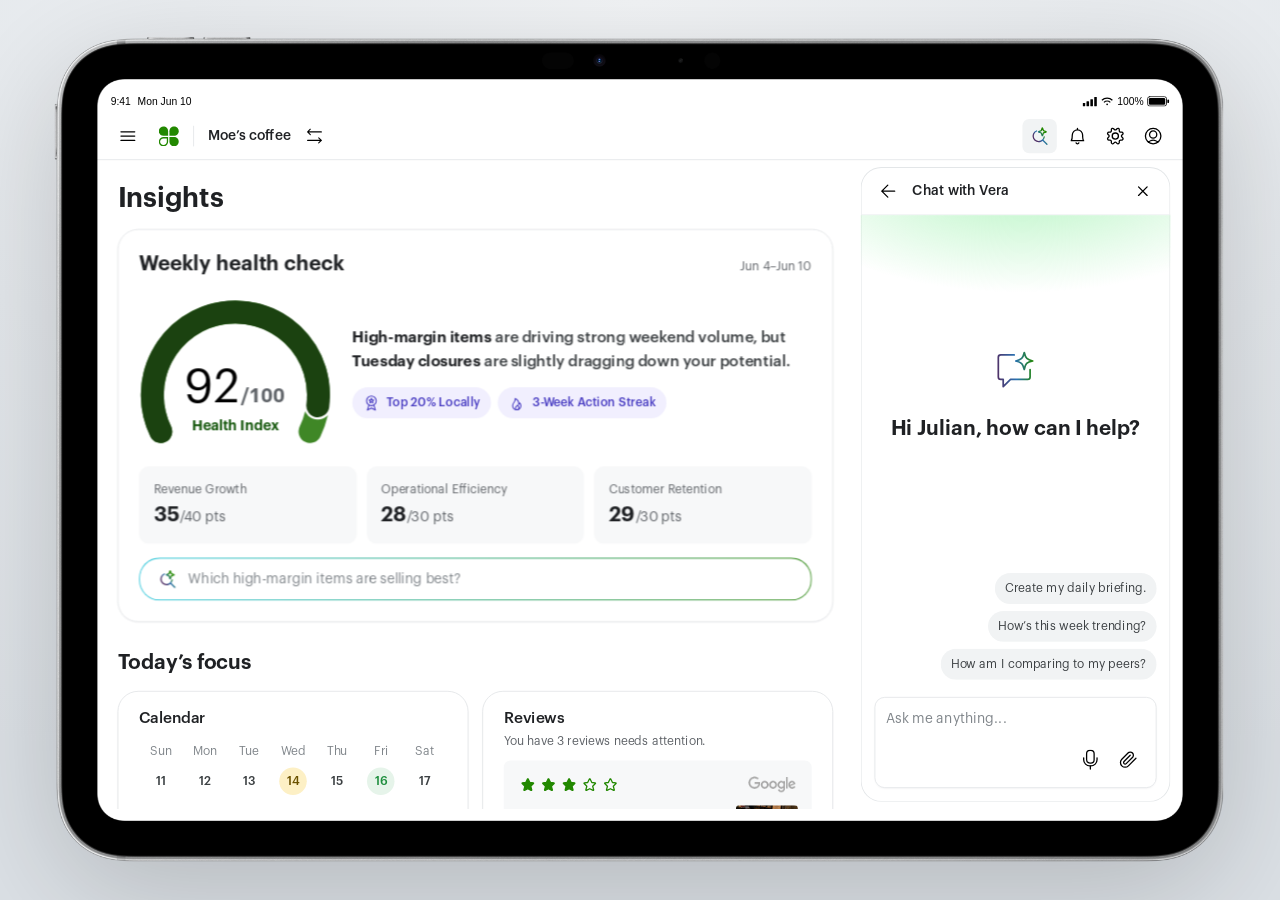
==== index.html @ a182c19b "Gamification exploration: variants A/B/C, Vera chat, goal-setting survey" ====
<!DOCTYPE html>
<html lang="en">
<head>
<meta charset="UTF-8" />
<meta name="viewport" content="width=device-width, initial-scale=1.0" />
<title>Gamification Exploration</title>
<!-- Wrapper for user testing. Each variant is the full Insights page
     (insights.html?variant=a|b|c; "A low" is ?variant=a&score=low) in its
     own iframe, so each keeps its own
     state when you swap away and back. The swap pill is hidden until the
     cursor comes near the bottom centre of the screen, so it stays out of
     a participant's way.

     Keys: 1 / 2 / 3 / 4 jump to a variant (A, A low, B, C), arrow
     left / right step through.
     The URL hash (#a, #a-low, #b, #c) tracks the current variant, so a
     session can be opened straight on one. -->
<style>
  @font-face {
    font-family: 'Graphik';
    src: url('asset/fonts/Graphik/Graphik-Regular.otf') format('opentype');
    font-weight: 400;
  }
  @font-face {
    font-family: 'Graphik';
    src: url('asset/fonts/Graphik/Graphik-Semibold.otf') format('opentype');
    font-weight: 600;
  }

  html, body {
    margin: 0;
    height: 100%;
    overflow: hidden;
    background: #F2F2F2;
    font-family: 'Graphik', -apple-system, BlinkMacSystemFont, 'Segoe UI', sans-serif;
  }

  .stage { position: fixed; inset: 0; }

  .stage iframe {
    position: absolute;
    inset: 0;
    width: 100%;
    height: 100%;
    border: 0;
    display: block;
    visibility: hidden;
  }
  .stage iframe.is-active { visibility: visible; }

  /* ---- the swap pill (after Combined Demo's .next-overlay) ---- */
  .swap {
    position: fixed;
    left: 50%;
    bottom: 22px;
    transform: translateX(-50%) translateY(6px);
    display: inline-flex;
    align-items: center;
    gap: 4px;
    padding: 5px;
    border: 1px solid rgba(255, 255, 255, 0.65);
    border-radius: 8px;
    background: rgba(255, 255, 255, 0.78);
    color: #1F1F1F;
    font-size: 13px;
    font-weight: 600;
    letter-spacing: 0.01em;
    backdrop-filter: blur(14px) saturate(140%);
    -webkit-backdrop-filter: blur(14px) saturate(140%);
    box-shadow:
      0 1px 0 rgba(255, 255, 255, 0.9) inset,
      0 6px 18px rgba(0, 0, 0, 0.10),
      0 0 0 1px rgba(0, 0, 0, 0.02);
    opacity: 0;
    pointer-events: none;
    transition:
      opacity 220ms cubic-bezier(0.22, 0.61, 0.36, 1),
      transform 220ms cubic-bezier(0.22, 0.61, 0.36, 1),
      background-color 160ms ease;
    z-index: 100;
  }

  body.show-swap .swap,
  .swap:hover,
  .swap:focus-within {
    opacity: 1;
    transform: translateX(-50%) translateY(0);
    pointer-events: auto;
  }
  .swap:hover { background: #fff; }

  .swap-label {
    padding: 0 8px 0 10px;
    color: #6B6B6B;
    font-weight: 400;
  }

  .swap-seg {
    appearance: none;
    border: 0;
    margin: 0;
    min-width: 88px;
    height: 32px;
    padding: 0 14px;
    border-radius: 5px;
    background: transparent;
    color: inherit;
    font: inherit;
    cursor: pointer;
    transition: background-color 140ms ease, color 140ms ease;
  }
  .swap-seg:hover { background: rgba(0, 0, 0, 0.05); }
  .swap-seg[aria-pressed="true"] {
    background: #208000;
    color: #fff;
  }
  .swap-seg:focus-visible { outline: 2px solid #208000; outline-offset: 2px; }

  @media (max-width: 720px) {
    .swap { bottom: 14px; font-size: 12px; }
    .swap-seg { min-width: 0; padding: 0 10px; }
  }
</style>
</head>
<body>

<div class="stage" id="stage"></div>

<nav class="swap" id="swap" aria-label="Switch variant">
  <span class="swap-label">Variant</span>
  <button class="swap-seg" type="button" data-variant="a" aria-pressed="false">A</button>
  <button class="swap-seg" type="button" data-variant="a-low" aria-pressed="false">A low</button>
  <button class="swap-seg" type="button" data-variant="b" aria-pressed="false">B</button>
  <button class="swap-seg" type="button" data-variant="c" aria-pressed="false">C</button>
</nav>

<script>
(function () {
  'use strict';

  var VARIANTS = ['a', 'a-low', 'b', 'c'];
  function pageFor(v) {
    return v === 'a-low' ? 'insights.html?variant=a&score=low' : 'insights.html?variant=' + v;
  }

  var stage  = document.getElementById('stage');
  var segs   = Array.prototype.slice.call(document.querySelectorAll('.swap-seg'));
  var frames = {};
  var current = null;

  /* ---- frames ----
     Created lazily: the first variant loads straight away, the others
     are preloaded once it has finished, hidden. A hidden frame does not
     play its entrance until it is shown — it waits for {kind:'show'}. */
  function frameFor(v) {
    if (frames[v]) return frames[v];
    var f = document.createElement('iframe');
    f.title = v === 'a-low' ? 'Variant A, low score' : 'Variant ' + v.toUpperCase();
    f.src = pageFor(v);
    f.addEventListener('load', function () {
      bridge(f);
      if (v === current) post(f);
    });
    stage.appendChild(f);
    frames[v] = f;
    return f;
  }

  function post(f) {
    try { f.contentWindow.postMessage({ kind: 'show' }, '*'); } catch (e) {}
  }

  function show(v) {
    if (VARIANTS.indexOf(v) < 0 || v === current) return;
    current = v;
    var f = frameFor(v);
    Object.keys(frames).forEach(function (k) {
      frames[k].classList.toggle('is-active', k === v);
    });
    segs.forEach(function (b) {
      b.setAttribute('aria-pressed', String(b.getAttribute('data-variant') === v));
    });
    post(f);   // harmless if it has not loaded yet; the load handler re-posts
    if (history.replaceState) history.replaceState(null, '', '#' + v);
    try { f.contentWindow.focus(); } catch (e) {}
  }

  function step(d) {
    var i = VARIANTS.indexOf(current);
    show(VARIANTS[(i + d + VARIANTS.length) % VARIANTS.length]);
  }

  segs.forEach(function (b) {
    b.addEventListener('click', function () { show(b.getAttribute('data-variant')); });
  });

  /* ---- keys ---- */
  function onKey(e) {
    if (e.metaKey || e.ctrlKey || e.altKey) return;
    var t = e.target;
    if (t && (t.isContentEditable || /^(INPUT|TEXTAREA|SELECT)$/.test(t.tagName) &&
              t.type !== 'range')) return;
    if (e.key === '1' || e.key === '2' || e.key === '3' || e.key === '4') {
      show(VARIANTS[+e.key - 1]);
    } else if (e.key === 'ArrowRight' && !(t && t.type === 'range')) {
      step(1);
    } else if (e.key === 'ArrowLeft' && !(t && t.type === 'range')) {
      step(-1);
    } else {
      return;
    }
    e.preventDefault();
  }
  window.addEventListener('keydown', onKey);

  /* ---- hover reveal ----
     The pill shows while the cursor is in the bottom-centre patch: a
     90px band, 360px wide. The frames cover the whole window, so their
     own mousemoves are listened to as well (same origin, capture phase,
     so the demo's handlers are untouched). */
  var BAND = 90, WIDTH = 360;
  function near(x, y) {
    var w = window.innerWidth, h = window.innerHeight;
    return y >= h - BAND && Math.abs(x - w / 2) <= WIDTH / 2;
  }
  function track(x, y) { document.body.classList.toggle('show-swap', near(x, y)); }

  window.addEventListener('mousemove', function (e) { track(e.clientX, e.clientY); });
  document.addEventListener('mouseleave', function () {
    document.body.classList.remove('show-swap');
  });

  function bridge(f) {
    try {
      var w = f.contentWindow;
      w.addEventListener('mousemove', function (e) {
        var r = f.getBoundingClientRect();
        track(r.left + e.clientX, r.top + e.clientY);
      }, true);
      w.addEventListener('keydown', onKey, true);
    } catch (e) { /* cross-origin: keys and hover only work over the pill */ }
  }

  /* ---- boot ---- */
  var start = (location.hash || '').replace('#', '').toLowerCase();
  if (VARIANTS.indexOf(start) < 0) start = 'a';
  show(start);

  frames[start].addEventListener('load', function () {
    setTimeout(function () { VARIANTS.forEach(frameFor); }, 600);
  });

  window.addEventListener('hashchange', function () {
    show((location.hash || '').replace('#', '').toLowerCase());
  });
})();
</script>
</body>
</html>
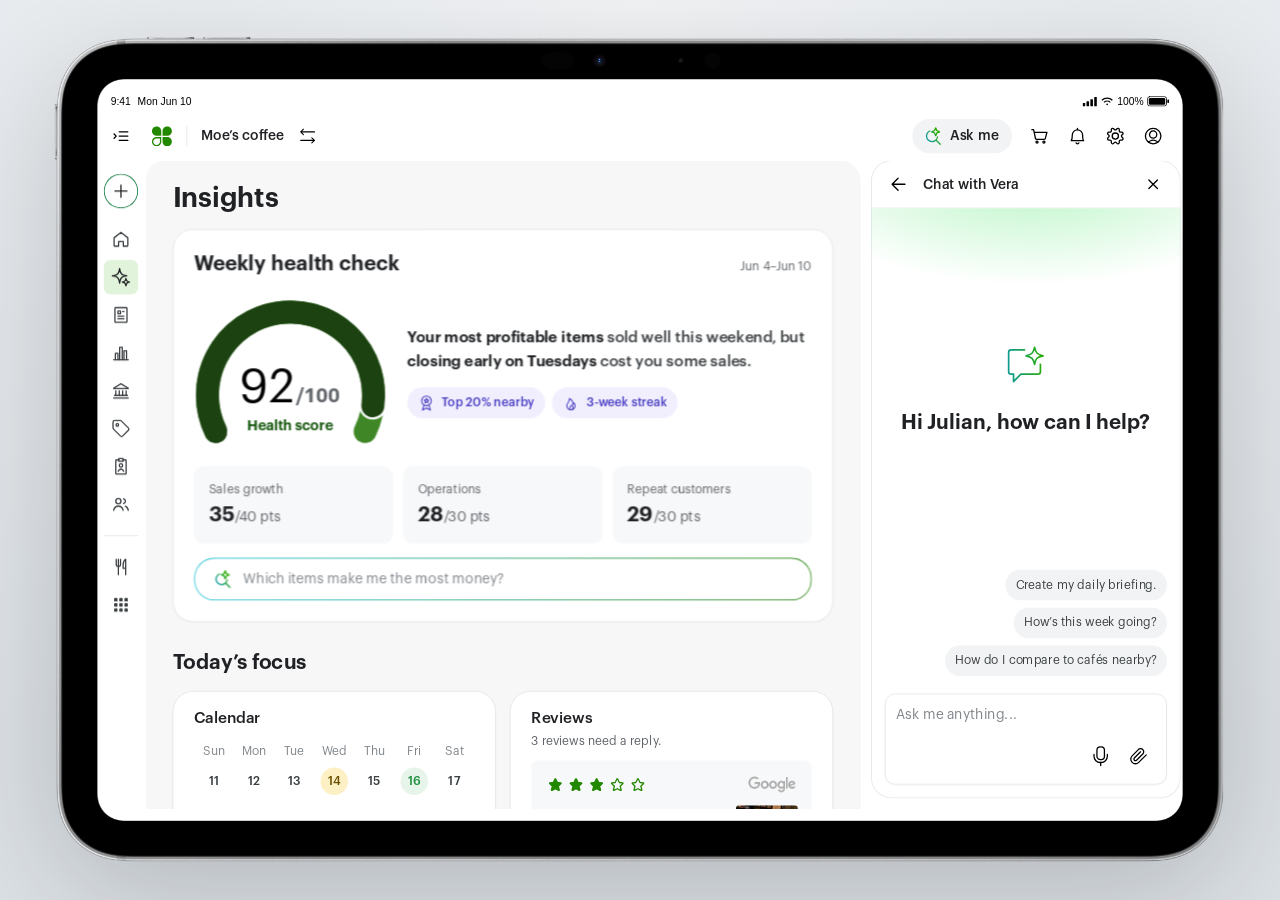
==== commit 198e1650: "Wrapper: open on a random variant (A, B or C) when no hash is given" ====
--- a/index.html
+++ b/index.html
@@ -241,9 +241,16 @@
     } catch (e) { /* cross-origin: keys and hover only work over the pill */ }
   }
 
-  /* ---- boot ---- */
+  /* ---- boot ----
+     A hash opens that variant. With no hash, a first landing picks A, B or
+     C at random so sessions don't all start on the same one. A low is left
+     out of the draw: it is A's alternate state, not a fourth option.
+     show() writes the pick into the hash, so a reload stays put. */
+  var RANDOM_POOL = ['a', 'b', 'c'];
   var start = (location.hash || '').replace('#', '').toLowerCase();
-  if (VARIANTS.indexOf(start) < 0) start = 'a';
+  if (VARIANTS.indexOf(start) < 0) {
+    start = RANDOM_POOL[Math.floor(Math.random() * RANDOM_POOL.length)];
+  }
   show(start);
 
   frames[start].addEventListener('load', function () {
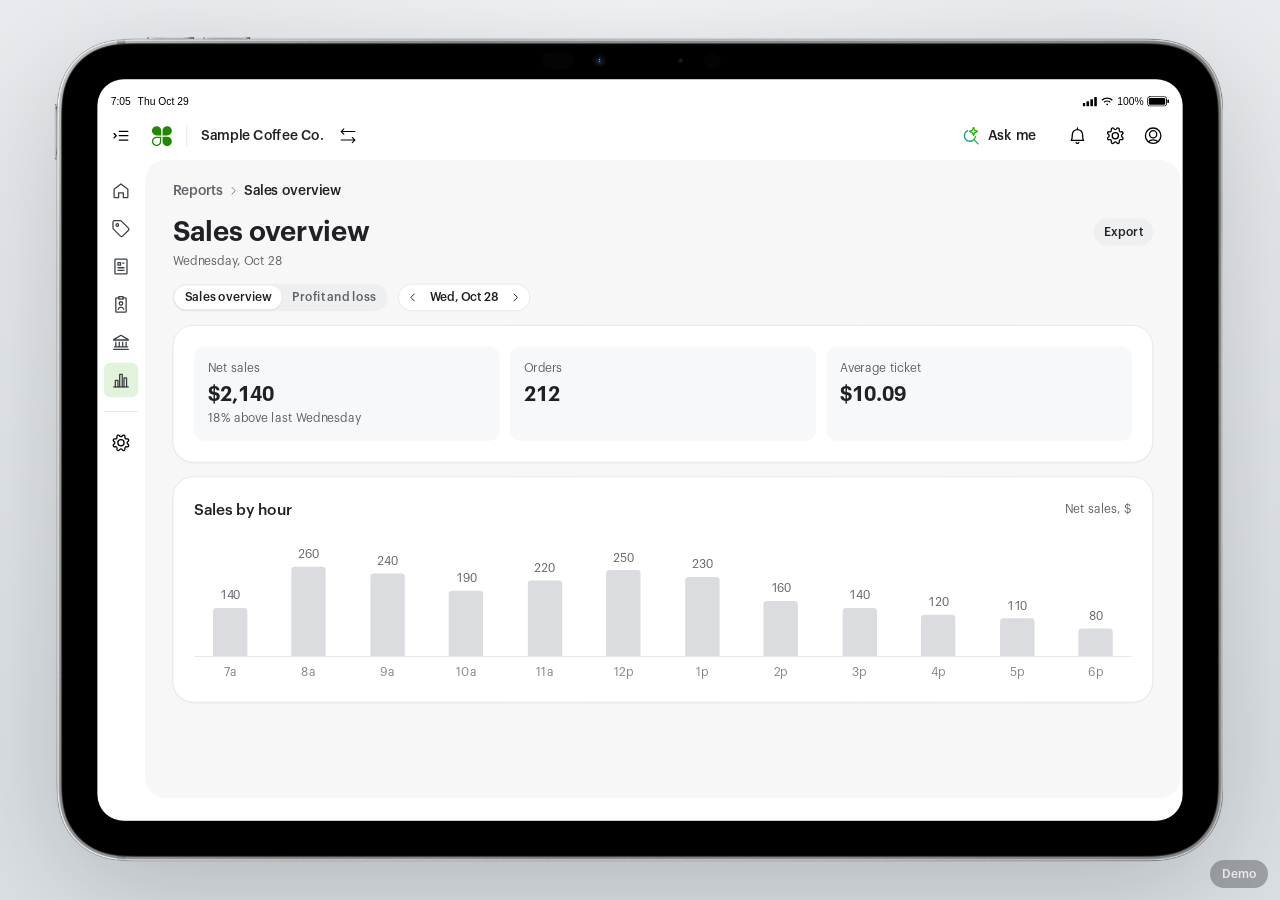
==== commit 84e47930: "Assistant mode demo: clean up to a standalone project - index.html is now the assistant-mode demo (m" ====
--- a/index.html
+++ b/index.html
@@ -1,265 +1,1955 @@
 <!DOCTYPE html>
 <html lang="en">
 <head>
-<meta charset="UTF-8" />
-<meta name="viewport" content="width=device-width, initial-scale=1.0" />
-<title>Gamification Exploration</title>
-<!-- Wrapper for user testing. Each variant is the full Insights page
-     (insights.html?variant=a|b|c; "A low" is ?variant=a&score=low) in its
-     own iframe, so each keeps its own
-     state when you swap away and back. The swap pill is hidden until the
-     cursor comes near the bottom centre of the screen, so it stays out of
-     a participant's way.
-
-     Keys: 1 / 2 / 3 / 4 jump to a variant (A, A low, B, C), arrow
-     left / right step through.
-     The URL hash (#a, #a-low, #b, #c) tracks the current variant, so a
-     session can be opened straight on one. -->
+<meta charset="UTF-8">
+<meta name="viewport" content="width=device-width, initial-scale=1, viewport-fit=cover">
+<title>Ask me · Vera · Clover assistant mode</title>
+<!-- Assistant mode: an agentic demo for the Clover dashboard.
+
+     Three states, each with its own shape:
+       1  Today (home)        one centred column, max 720
+       2  Chat                one centred column, max 720
+       3  Chat + Clover page  chat 38% left, the real Clover page right
+     There is never an empty right column.
+
+     The Clover top bar stays in every state; only the left nav collapses.
+     The right column is the real dashboard page under a slim window header
+     (breadcrumb, Open full page, close). The selected card's tint is
+     shared with a 3px bar on that header and the highlighted cells.
+
+     Story: slide 10 of the vision deck, five moments (the device reads
+     7:05, 10:05, 2:05, 4:05, 9:05). Demo stepper: the "Demo" pill
+     bottom-right, or press D; 1–5 jump to a moment, 0 resets.
+     URL: ?moment=1..5 starts at a moment; ?mode=1 opens Ask me.
+
+     Design system: styles.css (Graphik, Dash 3.0 type scale, tokens,
+     iPad bezel + scaled 1280x834 canvas). Below 1024px the bezel drops away
+     and the page opens as a sheet. -->
+<link rel="stylesheet" href="styles.css">
 <style>
-  @font-face {
-    font-family: 'Graphik';
-    src: url('asset/fonts/Graphik/Graphik-Regular.otf') format('opentype');
-    font-weight: 400;
-  }
-  @font-face {
-    font-family: 'Graphik';
-    src: url('asset/fonts/Graphik/Graphik-Semibold.otf') format('opentype');
-    font-weight: 600;
-  }
-
-  html, body {
-    margin: 0;
-    height: 100%;
-    overflow: hidden;
-    background: #F2F2F2;
-    font-family: 'Graphik', -apple-system, BlinkMacSystemFont, 'Segoe UI', sans-serif;
-  }
-
-  .stage { position: fixed; inset: 0; }
-
-  .stage iframe {
-    position: absolute;
-    inset: 0;
-    width: 100%;
-    height: 100%;
-    border: 0;
-    display: block;
-    visibility: hidden;
-  }
-  .stage iframe.is-active { visibility: visible; }
-
-  /* ---- the swap pill (after Combined Demo's .next-overlay) ---- */
-  .swap {
-    position: fixed;
-    left: 50%;
-    bottom: 22px;
-    transform: translateX(-50%) translateY(6px);
-    display: inline-flex;
-    align-items: center;
-    gap: 4px;
-    padding: 5px;
-    border: 1px solid rgba(255, 255, 255, 0.65);
-    border-radius: 8px;
-    background: rgba(255, 255, 255, 0.78);
-    color: #1F1F1F;
-    font-size: 13px;
-    font-weight: 600;
-    letter-spacing: 0.01em;
-    backdrop-filter: blur(14px) saturate(140%);
-    -webkit-backdrop-filter: blur(14px) saturate(140%);
-    box-shadow:
-      0 1px 0 rgba(255, 255, 255, 0.9) inset,
-      0 6px 18px rgba(0, 0, 0, 0.10),
-      0 0 0 1px rgba(0, 0, 0, 0.02);
-    opacity: 0;
-    pointer-events: none;
-    transition:
-      opacity 220ms cubic-bezier(0.22, 0.61, 0.36, 1),
-      transform 220ms cubic-bezier(0.22, 0.61, 0.36, 1),
-      background-color 160ms ease;
-    z-index: 100;
-  }
-
-  body.show-swap .swap,
-  .swap:hover,
-  .swap:focus-within {
-    opacity: 1;
-    transform: translateX(-50%) translateY(0);
-    pointer-events: auto;
-  }
-  .swap:hover { background: #fff; }
-
-  .swap-label {
-    padding: 0 8px 0 10px;
-    color: #6B6B6B;
-    font-weight: 400;
-  }
-
-  .swap-seg {
-    appearance: none;
-    border: 0;
-    margin: 0;
-    min-width: 88px;
-    height: 32px;
-    padding: 0 14px;
-    border-radius: 5px;
-    background: transparent;
-    color: inherit;
-    font: inherit;
-    cursor: pointer;
-    transition: background-color 140ms ease, color 140ms ease;
-  }
-  .swap-seg:hover { background: rgba(0, 0, 0, 0.05); }
-  .swap-seg[aria-pressed="true"] {
-    background: #208000;
-    color: #fff;
-  }
-  .swap-seg:focus-visible { outline: 2px solid #208000; outline-offset: 2px; }
-
-  @media (max-width: 720px) {
-    .swap { bottom: 14px; font-size: 12px; }
-    .swap-seg { min-width: 0; padding: 0 10px; }
-  }
+/* ===========================================================================
+   Assistant mode — additions on top of styles.css (all prefixed am-)
+   =========================================================================== */
+:root {
+  --accent:      var(--green);
+  --accent-ink:  var(--green-ink);
+  /* The selected card. Same tint as the dashboard's selected nav item, and
+     the same tint on the page window's edge bar and highlighted cells. */
+  --am-selected: var(--nav-active);
+  --am-warn-tint: #FBE7BC;
+  --am-warn-ink:  #6B4A0E;
+  --am-quiet:     #EDEFF1;
+  --am-hover:     #F1F3F4;
+  --am-bar:       #DADCE0;
+  --am-scrim:     rgba(32, 33, 36, 0.32);
+  --am-rule:      rgba(31, 33, 36, 0.16);
+  --am-col:       720px;     /* States 1 and 2 */
+  --am-split:     38%;       /* State 3 chat column */
+}
+
+[hidden] { display: none !important; }
+.am-ico { display: block; flex: 0 0 auto; }
+svg.am-ico { fill: none; stroke: currentColor; stroke-width: 1.75; stroke-linecap: round; stroke-linejoin: round; }
+.am-num { font-variant-numeric: tabular-nums; }
+
+/* ---------- controls ---------- */
+.btn { gap: var(--sp-2); white-space: nowrap; }
+.btn:focus-visible { outline: 2px solid var(--accent); outline-offset: 2px; }
+.am-btn-quiet { background: var(--am-quiet); color: var(--ink); }
+.am-btn-quiet:hover { background: var(--line); }
+
+.am-link {
+  display: inline; padding: 0;
+  font: inherit; color: var(--ink);
+  cursor: pointer;
+  text-decoration: none; text-underline-offset: 3px;
+  border-radius: 4px;
+}
+.am-link:hover { text-decoration: underline; }
+.am-link:focus-visible, .am-textbtn:focus-visible { outline: 2px solid var(--accent); outline-offset: 2px; }
+.am-textbtn {
+  display: inline-flex; align-items: center; gap: var(--sp-1);
+  height: var(--hit); padding: 0 var(--sp-3);
+  border-radius: var(--sp-2);
+  font: var(--label); color: var(--ink);
+  cursor: pointer;
+  text-underline-offset: 3px;
+}
+.am-textbtn:hover { text-decoration: underline; }
+
+.am-iconbtn {
+  position: relative;
+  width: var(--hit); height: var(--hit);
+  display: grid; place-items: center;
+  border-radius: var(--sp-2);
+  color: var(--ink-2);
+  cursor: pointer;
+  transition: background 160ms ease;
+}
+.am-iconbtn:hover { background: var(--am-hover); }
+.am-iconbtn:focus-visible { outline: 2px solid var(--accent); outline-offset: 2px; }
+.am-iconbtn img { width: var(--icon); height: var(--icon); }
+
+@keyframes am-pulse { 0%, 100% { opacity: 1; } 50% { opacity: 0.4; } }
+@keyframes am-spin { to { transform: rotate(360deg); } }
+@keyframes am-in { from { opacity: 0; transform: translateY(4px); } to { opacity: 1; transform: none; } }
+@keyframes am-win-in { from { opacity: 0; transform: translateX(24px); } to { opacity: 1; transform: none; } }
+
+.am-tag { display: inline-flex; align-items: center; padding: 2px var(--sp-2); border-radius: 6px; background: var(--am-quiet); color: var(--ink-2); font: var(--caption-bold); white-space: nowrap; }
+.am-tag--warn { background: var(--am-warn-tint); color: var(--am-warn-ink); }
+
+/* ---------- Clover top bar (all views) ---------- */
+.navbtn--pill:hover { background: var(--am-hover); }
+.navbtn--pill.is-active { background: var(--nav-active); }
+.am-badge {
+  min-width: 20px; height: 20px; padding: 0 6px;
+  display: inline-grid; place-items: center;
+  border-radius: 999px;
+  background: var(--accent); color: #fff;
+  font: var(--caption-bold); font-variant-numeric: tabular-nums;
+  margin-left: calc(var(--sp-1) * -1);
+}
+.railbtn:focus-visible, .navbtn:focus-visible { outline: 2px solid var(--accent); outline-offset: 2px; }
+.railbtn.is-inert, .navbtn.is-inert { cursor: default; }
+
+/* The top bar now sits outside the scroller, so the rail and the corner
+   mask pin to the top of the scroller rather than under the bar. */
+#viewA .rail { top: 0; }
+#viewA .main::before { top: 0; }
+
+/* ---------- breadcrumb ---------- */
+.am-crumb { display: flex; align-items: center; gap: var(--sp-1); min-width: 0; font: var(--label); }
+.am-crumb-part { color: var(--muted); white-space: nowrap; }
+.am-crumb-part.is-current { color: var(--ink); overflow: hidden; text-overflow: ellipsis; }
+.am-crumb-sep { width: 16px; height: 16px; opacity: 0.55; }
+.am-dash-crumb { padding: var(--sp-6) 0 0; }
+
+/* ===========================================================================
+   Clover pages — one set of renderers for the dashboard and the window.
+   Each keeps its own title, pill actions, segmented control and date nav.
+   =========================================================================== */
+.am-page-body { display: flex; flex-direction: column; gap: var(--sp-4); }
+
+.am-ptop { display: flex; align-items: flex-start; justify-content: space-between; gap: var(--sp-4); margin-top: var(--sp-4); }
+.am-ptitle { font: var(--heading-01); margin: 0; }
+.am-pmeta { display: flex; align-items: center; flex-wrap: wrap; gap: var(--sp-2); font: var(--caption); color: var(--muted); margin-top: var(--sp-1); }
+.am-pactions { display: flex; align-items: center; gap: var(--sp-2); flex: 0 0 auto; padding-top: var(--sp-1); }
+.am-pill {
+  display: inline-flex; align-items: center; gap: var(--sp-1);
+  height: 32px; padding: 0 var(--sp-3);
+  border-radius: 999px;
+  background: var(--am-quiet); color: var(--ink);
+  font: var(--caption-bold);
+  cursor: pointer; white-space: nowrap;
+}
+.am-pill:hover { background: var(--line); }
+.am-pill--filled { background: var(--green); color: #fff; }
+.am-pill--filled:hover { background: var(--green-dk); }
+.am-pill img { width: 16px; height: 16px; }
+.am-pcontrols { display: flex; align-items: center; flex-wrap: wrap; gap: var(--sp-3); }
+.am-seg { display: inline-flex; padding: 2px; border-radius: 999px; background: var(--am-quiet); }
+.am-seg button { height: 28px; padding: 0 var(--sp-3); border-radius: 999px; font: var(--caption-bold); color: var(--muted); cursor: pointer; white-space: nowrap; }
+.am-seg button[aria-pressed="true"] { background: #fff; color: var(--ink); box-shadow: 0 1px 2px rgba(16, 24, 40, 0.10); }
+.am-seg button:focus-visible { outline: 2px solid var(--accent); outline-offset: 1px; }
+.am-datenav { display: inline-flex; align-items: center; height: 32px; border: 1px solid var(--line); border-radius: 999px; background: #fff; }
+.am-datenav button { width: 32px; height: 30px; display: grid; place-items: center; border-radius: 999px; cursor: pointer; }
+.am-datenav button:hover { background: var(--am-hover); }
+.am-datenav button img { width: 16px; height: 16px; }
+.am-datenav span { font: var(--caption-bold); color: var(--ink); padding: 0 var(--sp-1); white-space: nowrap; }
+
+.am-card { padding: var(--sp-6); }
+.am-card .card-head { margin-bottom: var(--sp-3); }
+.am-card .card-title { margin: 0; }
+
+.am-tiles { display: grid; grid-template-columns: repeat(3, minmax(0, 1fr)); gap: var(--sp-3); }
+.am-tile { background: var(--soft); border-radius: var(--sp-3); padding: var(--sp-4); }
+.am-tile-label { font: var(--caption); color: var(--muted); }
+.am-tile-value { font: var(--heading-02); color: var(--ink); margin-top: var(--sp-1); font-variant-numeric: tabular-nums; }
+.am-tile-note { font: var(--caption); color: var(--muted); margin-top: 2px; }
+
+.am-chart { display: flex; align-items: stretch; gap: var(--sp-2); height: 144px; }
+.am-bar-col { flex: 1 1 0; display: flex; flex-direction: column; align-items: center; justify-content: flex-end; gap: var(--sp-1); }
+.am-bar-val { font: var(--caption); color: var(--muted); font-variant-numeric: tabular-nums; }
+.am-bar { width: 100%; max-width: 40px; border-radius: 4px 4px 0 0; background: var(--am-bar); }
+.am-bar.is-recent { background: var(--faint); }
+.am-chart-days { display: flex; gap: var(--sp-2); padding-top: var(--sp-2); border-top: 1px solid var(--line); }
+.am-chart-days span { flex: 1 1 0; text-align: center; font: var(--caption); color: var(--faint); }
+
+.am-grid-wrap { overflow-x: auto; margin: 0 calc(var(--sp-6) * -1); padding: 0 var(--sp-6); }
+.am-table { width: 100%; border-collapse: collapse; }
+.am-table th { font: var(--caption); color: var(--muted); text-align: left; white-space: nowrap; padding: var(--sp-2); border-bottom: 1px solid var(--line); }
+.am-table td { font: var(--body); color: var(--ink); white-space: nowrap; height: 56px; padding: var(--sp-2); border-bottom: 1px solid var(--line-soft); font-variant-numeric: tabular-nums; }
+.am-table tbody tr:last-child td { border-bottom: 0; }
+.am-table th:first-child, .am-table td:first-child { padding-left: 0; }
+.am-table th:last-child, .am-table td:last-child { padding-right: 0; }
+.am-table .am-num { text-align: right; }
+.am-table tfoot td { font: var(--body-bold); border-top: 1px solid var(--line); border-bottom: 0; }
+.am-table td.am-hl:first-child, .am-table td.am-hl-warn:first-child { padding-left: var(--sp-2); }
+.am-table td.am-hl:last-child { padding-right: var(--sp-2); }
+.am-sched { min-width: 600px; }
+.am-sched td { font: var(--caption); }
+.am-sched td:first-child { font: var(--caption-bold); }
+.am-sched th:last-child, .am-sched td:last-child { text-align: right; }
+.am-sched th:first-child, .am-sched td:first-child { position: sticky; left: 0; z-index: 1; background: #fff; padding-right: var(--sp-3); }
+.am-table .is-over { color: var(--am-warn-ink); }
+/* Expandable rows, as Clover's tables do them: a chevron in the first cell,
+   and the detail as a row of the same height, indented to the text. */
+.am-table svg.am-xchev { display: inline-block; vertical-align: -3px; margin-right: var(--sp-1); color: var(--faint); }
+.am-sub td { height: 56px; font: var(--caption); color: var(--ink-2); white-space: normal; }
+.am-evidence { display: flex; align-items: center; flex-wrap: wrap; gap: var(--sp-2); padding-left: 20px; }
+.am-evidence-label { color: var(--muted); margin-right: var(--sp-1); }
+
+/* The highlighted draft: the selected card's tint. Sick is a status, so it
+   keeps the dashboard's warning tint. */
+.am-hl      { background: var(--am-selected); }
+.am-hl-warn { background: var(--am-warn-tint); }
+.am-sched td.am-hl, .am-sched td.am-hl-warn { padding-left: var(--sp-2); padding-right: var(--sp-2); }
+.am-cell { display: flex; flex-direction: column; align-items: flex-start; gap: 2px; }
+.am-cell-label { font: var(--caption-bold); color: var(--accent-ink); }
+.am-hl-warn .am-cell-label { color: var(--am-warn-ink); }
+.am-time-edit { display: flex; align-items: center; gap: var(--sp-1); }
+
+.am-select, .am-qty {
+  height: 32px;
+  border: 1px solid var(--line);
+  border-radius: var(--sp-2);
+  background: #fff;
+  font: var(--caption); color: var(--ink);
+  font-variant-numeric: tabular-nums;
+}
+.am-select { padding: 0 var(--sp-1); }
+.am-qty { width: 64px; height: var(--hit); padding: 0 var(--sp-3); font: var(--body); text-align: right; -moz-appearance: textfield; }
+.am-qty::-webkit-outer-spin-button, .am-qty::-webkit-inner-spin-button { -webkit-appearance: none; margin: 0; }
+.am-select:focus, .am-qty:focus { outline: 2px solid var(--accent); outline-offset: -1px; border-color: transparent; }
+.am-inline-field { display: flex; align-items: center; gap: var(--sp-3); margin-bottom: var(--sp-3); font: var(--body); color: var(--ink); }
+.am-inline-field > span:first-child { font: var(--caption); color: var(--muted); min-width: 64px; }
+.am-inline-field .am-select { height: var(--hit); font: var(--body); padding: 0 var(--sp-2); }
+
+/* Unrelated rows and summary cards while a draft is open. */
+.am-dimmed *, .am-table tr.is-dim td { color: var(--muted) !important; }
+.am-dimmed .am-bar { opacity: 0.5; }
+.am-table tr.is-dim td:first-child { font-weight: 400; }
+
+/* ===========================================================================
+   View B — the mode. data-state: today | chat | split
+   =========================================================================== */
+.am-mode {
+  position: relative;
+  flex: 1 1 auto; min-height: 0;
+  display: flex;
+  padding: 0 var(--sp-3) var(--sp-3);
+  background: #fff;
+}
+.am-today, .am-chat { display: none; min-height: 0; }
+.am-mode[data-state="today"] .am-today { display: flex; }
+.am-mode[data-state="chat"] .am-chat,
+.am-mode[data-state="split"] .am-chat { display: flex; }
+
+/* ---------- State 1: Today ---------- */
+.am-today { flex-direction: column; width: 100%; max-width: var(--am-col); margin: 0 auto; }
+.am-today-scroll { flex: 1 1 auto; min-height: 0; overflow-y: auto; padding: 0 var(--sp-4) var(--sp-6); scrollbar-width: thin; }
+.am-today-head { display: flex; align-items: baseline; gap: var(--sp-3); margin: var(--sp-8) 0 var(--sp-4); }
+.am-today-title { font: var(--heading-01); margin: 0; }
+.am-today-date { font: var(--body); color: var(--muted); }
+.am-yday {
+  display: block; width: calc(100% + var(--sp-6)); margin: 0 calc(var(--sp-3) * -1);
+  padding: var(--sp-2) var(--sp-3);
+  border-radius: var(--sp-3);
+  text-align: left; font: var(--body); color: var(--ink);
+  cursor: pointer; font-variant-numeric: tabular-nums;
+}
+.am-yday:hover { background: var(--am-hover); }
+.am-yday:focus-visible { outline: 2px solid var(--accent); outline-offset: -2px; }
+.am-yday-label { color: var(--muted); }
+.am-outlook { margin: var(--sp-1) 0 0; font: var(--body); color: var(--ink-2); }
+.am-sec { display: flex; align-items: baseline; gap: var(--sp-2); margin: var(--sp-8) 0 var(--sp-2); font: var(--heading-04); color: var(--ink); }
+.am-sec-count { font: var(--body); color: var(--muted); font-variant-numeric: tabular-nums; }
+/* An empty section is one muted line, not a heading over nothing. */
+.am-sec.am-sec--empty { display: block; margin: var(--sp-6) 0 0; font: var(--body); color: var(--muted); }
+.am-rows { list-style: none; margin: 0 calc(var(--sp-3) * -1); padding: 0; display: flex; flex-direction: column; gap: 2px; }
+.am-row {
+  width: 100%;
+  display: grid; grid-template-columns: minmax(0, 1fr) auto 16px; column-gap: var(--sp-3); row-gap: 2px;
+  padding: var(--sp-3);
+  border-radius: var(--sp-3);
+  text-align: left; cursor: pointer;
+  transition: background 160ms ease;
+}
+.am-row:hover { background: var(--am-hover); }
+.am-row.is-hl, .am-row.is-hl:hover, .am-row:active { background: var(--am-selected); }
+.am-row-chev { grid-column: 3; grid-row: 1 / span 2; align-self: center; color: var(--faint); }
+.am-row:focus-visible { outline: 2px solid var(--accent); outline-offset: -2px; }
+.am-row.is-new { animation: am-in 320ms ease both; }
+.am-row-title { grid-column: 1; grid-row: 1; display: flex; align-items: center; gap: var(--sp-2); min-width: 0; font: var(--body-bold); color: var(--ink); }
+.am-row-title > span { overflow: hidden; text-overflow: ellipsis; white-space: nowrap; }
+.am-row-meta { grid-column: 2; grid-row: 1; justify-self: end; font: var(--caption); color: var(--muted); white-space: nowrap; align-self: center; font-variant-numeric: tabular-nums; }
+.am-row-ctx { grid-column: 1; grid-row: 2; font: var(--body); color: var(--ink-2); overflow: hidden; text-overflow: ellipsis; white-space: nowrap; }
+.am-row-tag { grid-column: 2; grid-row: 2; justify-self: end; align-self: center; font: var(--caption); color: var(--muted); white-space: nowrap; }
+.am-row.is-done .am-row-title, .am-row.is-done .am-row-ctx { color: var(--muted); }
+.am-row.is-done .am-row-title svg { color: var(--muted); }
+.am-spin { width: 14px; height: 14px; flex: 0 0 auto; border: 2px solid var(--line); border-top-color: var(--muted); border-radius: 50%; animation: am-spin 900ms linear infinite; }
+.am-none { font: var(--body); color: var(--muted); padding: var(--sp-1) 0; }
+
+/* ---------- Composer (Today and Chat) ---------- */
+/* A solid band behind the input with 16px above it, so a cut-off row reads
+   as scrollable rather than clipped. */
+.am-composer { position: relative; z-index: 1; flex: 0 0 auto; display: flex; align-items: center; gap: var(--sp-2); padding: var(--sp-4); background: #fff; }
+.am-field {
+  flex: 1 1 auto; min-width: 0;
+  display: flex; align-items: center;
+  height: 48px; padding: 0 var(--sp-1) 0 var(--sp-4);
+  border: 1px solid var(--line); border-radius: var(--sp-3);
+  background: #fff;
+}
+.am-field:focus-within { border-color: var(--faint); }
+.am-field input { flex: 1 1 auto; min-width: 0; height: 100%; border: 0; outline: 0; background: transparent; font: var(--body); color: var(--ink); }
+.am-field input::placeholder { color: var(--faint); opacity: 1; }
+.am-field .am-iconbtn { width: 36px; height: 36px; }
+.am-field .am-iconbtn img { width: 20px; height: 20px; }
+.am-send { flex: 0 0 auto; width: var(--hit); height: var(--hit); display: grid; place-items: center; border-radius: 50%; background: var(--ink); color: #fff; cursor: pointer; }
+.am-send:disabled { background: var(--am-quiet); color: var(--faint); cursor: default; }
+.am-send:focus-visible { outline: 2px solid var(--accent); outline-offset: 2px; }
+.am-send svg { stroke-width: 2; }
+
+/* ---------- States 2 and 3: the chat column ---------- */
+.am-chat {
+  flex: 0 0 auto;
+  flex-direction: column;
+  width: var(--am-col); max-width: 100%;
+  margin-left: max(0px, calc((100% - var(--am-col)) / 2));
+  background: #fff;
+  transition: width 280ms cubic-bezier(0.4, 0, 0.2, 1), margin-left 280ms cubic-bezier(0.4, 0, 0.2, 1);
+}
+.am-mode[data-state="split"] .am-chat { width: var(--am-split); margin-left: 0; }
+.am-chat-head {
+  flex: 0 0 auto;
+  height: var(--sp-14);
+  display: grid; grid-template-columns: 1fr auto 1fr; align-items: center;
+  padding: 0 var(--sp-2);
+  border-bottom: 1px solid var(--line-soft);
+}
+.am-chat-name { font: var(--label); color: var(--ink); }
+.am-back {
+  justify-self: start;
+  display: inline-flex; align-items: center; gap: var(--sp-2);
+  height: var(--hit); padding: 0 var(--sp-3) 0 var(--sp-2);
+  border-radius: var(--sp-2);
+  font: var(--label); color: var(--ink);
+  cursor: pointer;
+}
+.am-back:hover { background: var(--am-hover); }
+.am-back:focus-visible { outline: 2px solid var(--accent); outline-offset: 2px; }
+.am-back img { width: var(--icon); height: var(--icon); }
+
+.am-thread { position: relative; flex: 1 1 auto; min-height: 0; overflow-y: auto; overflow-x: hidden; padding: var(--sp-2) var(--sp-4) var(--sp-6); scrollbar-width: thin; }
+.am-dayg { display: flex; flex-direction: column; gap: var(--sp-6); }
+.am-dayg + .am-dayg { margin-top: var(--sp-8); }
+.am-day { margin: var(--sp-2) 0 calc(var(--sp-2) * -1); font: var(--caption-bold); color: var(--muted); }
+.am-entry { display: flex; flex-direction: column; align-items: stretch; gap: var(--sp-1); min-width: 0; }
+.am-entry--user { align-items: flex-end; }
+.am-caption { font: var(--caption); color: var(--muted); }
+.am-msg { font: var(--body); color: var(--ink); }
+.am-sysline { font: var(--caption); color: var(--muted); }
+.am-sysline .am-link { color: var(--ink); font: var(--caption-bold); }
+/* Autonomy ladder: a sentence, then two small text buttons on their own line. */
+.am-ask-btns { display: flex; gap: var(--sp-1); margin: 2px 0 0 calc(var(--sp-3) * -1); }
+.am-askbtn { height: 32px; padding: 0 var(--sp-3); border-radius: var(--sp-2); font: var(--caption-bold); color: var(--ink); cursor: pointer; }
+.am-askbtn:hover { background: var(--am-hover); }
+.am-askbtn:focus-visible { outline: 2px solid var(--accent); outline-offset: 2px; }
+.am-logs { display: flex; flex-direction: column; gap: var(--sp-1); margin-top: var(--sp-1); }
+.am-logs:empty { display: none; }
+.msg--sent { overflow-wrap: anywhere; }
+.am-running { display: flex; align-items: center; gap: var(--sp-2); font: var(--caption); color: var(--muted); }
+.am-running::before { content: ''; width: 6px; height: 6px; border-radius: 50%; background: var(--faint); animation: am-pulse 1400ms ease-in-out infinite; }
+
+/* Why: the last line of the message that introduces the card. */
+.am-why { align-self: flex-start; display: inline-flex; align-items: center; gap: 2px; margin-top: 2px; padding: 0; font: var(--body); color: var(--muted); cursor: pointer; border-radius: 4px; }
+.am-why:hover { color: var(--ink); }
+.am-why:focus-visible { outline: 2px solid var(--accent); outline-offset: 2px; }
+.am-why svg { transition: transform 160ms ease; }
+.am-why[aria-expanded="true"] svg { transform: rotate(180deg); }
+.am-why-list { list-style: none; margin: 0; padding: 0; display: flex; flex-direction: column; gap: 2px; }
+.am-why-list li { position: relative; padding-left: var(--sp-4); font: var(--body); color: var(--ink-2); }
+.am-why-list li::before { content: ''; position: absolute; left: 4px; top: 10px; width: 4px; height: 4px; border-radius: 50%; background: var(--faint); }
+
+/* Vera's connected-data answer: figures with source chips, not a table. */
+.am-answer { display: flex; flex-direction: column; gap: var(--sp-2); }
+.am-figs { font: var(--body); color: var(--ink); line-height: 28px; font-variant-numeric: tabular-nums; }
+.am-src {
+  display: inline-flex; align-items: center;
+  height: 20px; padding: 0 var(--sp-2); margin: 0 2px;
+  border-radius: 999px;
+  background: var(--am-quiet); color: var(--ink-2);
+  font: var(--caption-bold); font-size: 12px; line-height: 20px;
+  vertical-align: 1px; white-space: nowrap;
+}
+.am-open-link { align-self: flex-start; margin-top: var(--sp-1); font: var(--body); text-decoration: underline; }
+
+/* Approval card */
+.am-acard {
+  position: relative;
+  margin-top: var(--sp-2);
+  padding: var(--sp-4);
+  border: 1px solid var(--line);
+  border-radius: var(--sp-3);
+  background: #fff;
+  cursor: pointer;
+  transition: background 160ms ease, border-color 160ms ease;
+}
+.am-acard:hover { background: #FBFCFC; }
+.am-acard.is-open, .am-acard.is-open:hover { background: var(--am-selected); border-color: transparent; }
+.am-acard.is-line { padding: var(--sp-3) var(--sp-4); }
+.am-acard-title { margin: 0; font: var(--body-bold); color: var(--ink); white-space: nowrap; overflow: hidden; text-overflow: ellipsis; }
+.am-acard-context { font: var(--body); color: var(--ink); margin-top: var(--sp-1); }
+.am-acard-cons { font: var(--body); color: var(--muted); margin-top: var(--sp-2); font-variant-numeric: tabular-nums; }
+.am-acard-actions { display: flex; align-items: center; gap: var(--sp-1); margin-top: var(--sp-3); }
+/* Clover's three button levels: filled pill (the selected decision),
+   outlined pill (every other pending decision, the "New sale" style),
+   text (Edit). */
+.am-acard-actions .btn { border-radius: 999px; }
+.am-btn-outline { background: #fff; color: var(--green-tx); box-shadow: inset 0 0 0 1px var(--green); }
+.am-btn-outline:hover { background: var(--green-tint); }
+.am-acard-line { display: flex; align-items: center; gap: var(--sp-1); min-width: 0; font: var(--body); color: var(--ink); white-space: nowrap; }
+.am-acard-line b { font: var(--body-bold); color: var(--ink); overflow: hidden; text-overflow: ellipsis; }
+.am-acard-line .am-link { color: var(--green-tx); }   /* the line's one target */
+.am-acard-line svg { margin-right: 2px; }
+.am-dismissed { margin-top: var(--sp-2); font: var(--body); color: var(--muted); }
+.am-dismissed .am-link { color: var(--ink-2); }
+.am-lines { margin-top: var(--sp-3); }
+.am-line { display: flex; justify-content: space-between; gap: var(--sp-4); font: var(--body); color: var(--ink); padding: 2px 0; font-variant-numeric: tabular-nums; }
+.am-line--total { margin-top: var(--sp-1); padding-top: var(--sp-1); border-top: 1px solid var(--am-rule); font: var(--body-bold); }
+
+.am-split { position: relative; display: inline-flex; align-items: center; }
+.am-split > .am-textbtn:first-child { padding-right: var(--sp-1); }
+.am-split-more { width: 32px; padding: 0; display: grid; place-items: center; color: var(--muted); }
+.am-split-more:hover { color: var(--ink); }
+.am-menu {
+  position: absolute; top: calc(100% + 4px); left: 0; z-index: 3;
+  min-width: 160px; padding: var(--sp-1);
+  background: #fff;
+  border-radius: var(--sp-3);
+  box-shadow: inset 0 0 0 1px var(--line), 0 4px 12px rgba(16, 24, 40, 0.08);
+}
+.am-menu-item { width: 100%; height: var(--hit); padding: 0 var(--sp-3); border-radius: var(--sp-2); text-align: left; font: var(--body); color: var(--ink); cursor: pointer; }
+.am-menu-item:hover, .am-menu-item:focus-visible { background: var(--am-hover); outline: none; }
+
+/* ---------- State 3: the Clover page window ---------- */
+.am-win {
+  position: relative;
+  flex: 1 1 0; min-width: 0;
+  display: none; flex-direction: column;
+  margin-left: var(--sp-3);
+  background: var(--tonal);
+  border: 1px solid var(--line);
+  border-radius: var(--radius);
+  overflow: hidden;
+}
+.am-mode[data-state="split"] .am-win { display: flex; animation: am-win-in 280ms cubic-bezier(0.4, 0, 0.2, 1) both; }
+.am-win-head {
+  position: relative;
+  flex: 0 0 auto;
+  height: 48px;
+  display: flex; align-items: center; gap: var(--sp-3);
+  padding: 0 var(--sp-2) 0 var(--sp-5);
+  background: #fff;
+  border-bottom: 1px solid var(--line);
+}
+/* Shared name with the card: its tint, as a bar on the window's edge. */
+.am-win-head::before { content: ''; position: absolute; left: 0; top: 0; bottom: 0; width: 3px; background: transparent; }
+.am-win.has-card .am-win-head::before { background: var(--am-selected); }
+.am-win-head .am-crumb { flex: 1 1 auto; font: var(--caption-bold); }
+.am-win-head .am-crumb-sep { width: 14px; height: 14px; }
+.am-win-note { font: var(--caption); color: var(--muted); white-space: nowrap; }
+.am-win-actions { display: flex; align-items: center; gap: var(--sp-1); flex: 0 0 auto; }
+.am-win-actions .am-textbtn { height: 32px; font: var(--caption-bold); }
+.am-win-actions .am-iconbtn { width: 32px; height: 32px; }
+.am-win-actions .am-iconbtn img { width: 20px; height: 20px; }
+.am-win-scroll { position: relative; flex: 1 1 auto; min-height: 0; overflow-y: auto; overflow-x: hidden; padding: 0 var(--sp-8) var(--sp-10); scrollbar-width: none; }
+.am-win-scroll::-webkit-scrollbar { display: none; }
+.am-win-scroll .am-ptop { margin-top: var(--sp-6); }
+.am-sheet-handle { display: none; }
+.am-scrim { display: none; }
+
+/* ===========================================================================
+   Demo stepper — presenter only, outside the device
+   =========================================================================== */
+.am-demo-toggle {
+  position: fixed; right: 12px; bottom: 12px; z-index: 200;
+  height: 28px; padding: 0 12px;
+  border-radius: 999px;
+  background: rgba(32, 33, 36, 0.72); color: #fff;
+  font: 500 12px/28px var(--font);
+  opacity: 0.45; cursor: pointer;
+  transition: opacity 160ms ease;
+}
+.am-demo-toggle:hover, .am-demo-toggle[aria-expanded="true"] { opacity: 1; }
+.am-demo {
+  position: fixed; right: 12px; bottom: 48px; z-index: 200;
+  width: 340px; max-width: calc(100vw - 24px);
+  padding: 16px;
+  border-radius: 16px;
+  background: #202124; color: #fff;
+  font: 400 13px/18px var(--font);
+  box-shadow: 0 8px 24px rgba(0, 0, 0, 0.24);
+}
+.am-demo-steps { display: flex; gap: 4px; }
+.am-demo-steps button { flex: 1 1 0; height: 32px; border-radius: 8px; background: rgba(255, 255, 255, 0.10); color: #fff; font: 500 12px/32px var(--font); cursor: pointer; white-space: nowrap; }
+.am-demo-steps button[aria-pressed="true"] { background: #fff; color: #202124; }
+.am-demo-steps button:focus-visible, .am-demo-reset:focus-visible { outline: 2px solid #8AB4F8; outline-offset: 2px; }
+.am-demo h3 { margin: 14px 0 6px; font: 600 15px/20px var(--font); }
+.am-demo dl { margin: 0; display: grid; grid-template-columns: 56px 1fr; gap: 6px 8px; }
+.am-demo dt { color: rgba(255, 255, 255, 0.56); }
+.am-demo dd { margin: 0; }
+.am-demo-adv { font-weight: 600; color: #A8DAB5; }
+.am-demo-foot { display: flex; justify-content: space-between; align-items: center; margin-top: 12px; color: rgba(255, 255, 255, 0.56); font-size: 12px; }
+.am-demo-reset { color: #fff; text-decoration: underline; cursor: pointer; font: inherit; }
+
+/* ===========================================================================
+   Below 1024px (iPad portrait, phone): no bezel, single column
+   =========================================================================== */
+body.is-phone .stage { padding: 0; background: #fff; display: block; }
+body.is-phone .ipad { width: 100%; height: 100%; aspect-ratio: auto; filter: none; }
+body.is-phone .bezel, body.is-phone .statusbar { display: none; }
+body.is-phone .screen { inset: 0; border-radius: 0; }
+body.is-phone .screen-inner { width: 100%; height: 100%; transform: none !important; left: 0 !important; top: 0 !important; }
+
+body.is-phone .topnav { padding: 0 var(--sp-2); }
+body.is-phone .topnav-divider,
+body.is-phone .topnav-left .navbtn--sm,
+body.is-phone .topnav-right [data-nav="bell"],
+body.is-phone .topnav-right [data-nav="settings"] { display: none; }
+body.is-phone .topnav-logo { margin-left: var(--sp-2); }
+body.is-phone .navbtn--pill { margin-right: 0; }
+body.is-phone #viewA .rail { --rail-pad-l: 8px; --rail-pad-r: 8px; height: calc(100dvh - var(--sp-14)); }
+body.is-phone #viewA .main { min-height: calc(100dvh - var(--sp-14) - var(--sp-3)); padding: 0 var(--sp-4) var(--sp-8); }
+body.is-phone #viewA .main::before { margin: 0 calc(var(--sp-4) * -1) calc(var(--radius) * -1); }
+body.is-phone .am-tiles { gap: var(--sp-2); }
+body.is-phone .am-tile { padding: var(--sp-3); }
+body.is-phone .am-tile-value { font: var(--heading-04); }
+body.is-phone .am-card { padding: var(--sp-4); }
+body.is-phone .am-grid-wrap { margin: 0 calc(var(--sp-4) * -1); padding: 0 var(--sp-4); }
+body.is-phone .am-ptitle { font: var(--heading-02); }
+body.is-phone .am-ptop { flex-wrap: wrap; }
+
+body.is-phone .am-mode { padding: 0; }
+body.is-phone .am-mode[data-state="split"] .am-chat { width: 100%; }
+body.is-phone .am-composer { padding-bottom: max(var(--sp-4), env(safe-area-inset-bottom)); }
+body.is-phone .am-today-head { margin-top: var(--sp-6); }
+body.is-phone .am-win {
+  position: absolute; left: 0; right: 0; bottom: 0; z-index: 40;
+  display: flex; height: 90%; margin: 0;
+  border: 0; border-radius: var(--radius) var(--radius) 0 0;
+  transform: translateY(100%); visibility: hidden; animation: none !important;
+  transition: transform 280ms cubic-bezier(0.4, 0, 0.2, 1), visibility 0s linear 280ms;
+}
+body.is-phone .am-win.is-sheet-open { transform: none; visibility: visible; transition: transform 280ms cubic-bezier(0.4, 0, 0.2, 1), visibility 0s; }
+body.is-phone .am-sheet-handle { display: flex; justify-content: center; padding: var(--sp-2) 0; background: #fff; touch-action: none; cursor: grab; }
+body.is-phone .am-sheet-handle span { width: var(--sp-10); height: var(--sp-1); border-radius: 2px; background: var(--am-bar); }
+body.is-phone .am-win-head { padding-left: var(--sp-4); }
+body.is-phone .am-win-scroll { padding: 0 var(--sp-4) var(--sp-8); }
+body.is-phone .am-scrim.is-on { display: block; position: absolute; inset: 0; z-index: 30; background: var(--am-scrim); }
+
+@media (prefers-reduced-motion: reduce) {
+  .am-chat, .am-win, .am-row, .am-spin, .am-running::before { transition: none !important; animation: none !important; }
+}
 </style>
 </head>
 <body>
 
-<div class="stage" id="stage"></div>
-
-<nav class="swap" id="swap" aria-label="Switch variant">
-  <span class="swap-label">Variant</span>
-  <button class="swap-seg" type="button" data-variant="a" aria-pressed="false">A</button>
-  <button class="swap-seg" type="button" data-variant="a-low" aria-pressed="false">A low</button>
-  <button class="swap-seg" type="button" data-variant="b" aria-pressed="false">B</button>
-  <button class="swap-seg" type="button" data-variant="c" aria-pressed="false">C</button>
-</nav>
+<div class="stage">
+  <div class="ipad">
+    <img class="bezel" src="asset/Bezel.png" alt="">
+
+    <div class="screen">
+      <div class="screen-inner" id="screenInner">
+
+        <!-- iPad status bar — context only -->
+        <div class="statusbar">
+          <div class="sb-left">
+            <span class="sb-time" id="sbTime">7:00</span>
+            <span class="sb-date" id="sbDate"></span>
+          </div>
+          <div class="sb-right">
+            <svg class="sb-signal" viewBox="0 0 17 11" aria-hidden="true">
+              <rect x="0" y="7" width="3" height="4" rx="0.5" />
+              <rect x="4.5" y="5" width="3" height="6" rx="0.5" />
+              <rect x="9" y="2.5" width="3" height="8.5" rx="0.5" />
+              <rect x="13.5" y="0" width="3" height="11" rx="0.5" />
+            </svg>
+            <svg class="sb-wifi" viewBox="0 0 15 11" aria-hidden="true">
+              <path d="M7.5 9.5a1 1 0 1 1 0-2 1 1 0 0 1 0 2Zm-3.2-2.8a4.5 4.5 0 0 1 6.4 0l1-1a6 6 0 0 0-8.4 0l1 1Zm-2.4-2.4a8 8 0 0 1 11.2 0l1-1a9.5 9.5 0 0 0-13.2 0l1 1Z" />
+            </svg>
+            <span class="sb-pct">100%</span>
+            <svg class="sb-batt" viewBox="0 0 27 12" aria-hidden="true">
+              <rect x="0.5" y="0.5" width="22" height="11" rx="2.5" class="sb-batt-shell" />
+              <rect x="2" y="2" width="19" height="8" rx="1.5" />
+              <rect x="23.5" y="4" width="2" height="4" rx="1" />
+            </svg>
+          </div>
+        </div>
+
+        <!-- Clover top bar: visible in every view and every state -->
+        <header class="topnav">
+          <div class="topnav-left">
+            <button class="navbtn is-inert" type="button" aria-label="Expand navigation" data-act="noop"><img src="asset/ui/menu-expand.svg" alt=""></button>
+            <img class="topnav-logo" src="asset/brand/clover-mark.svg" alt="Clover">
+            <span class="topnav-divider" aria-hidden="true"></span>
+            <span class="merchant" id="merchantName"></span>
+            <button class="navbtn navbtn--sm is-inert" type="button" aria-label="Switch merchant" data-act="noop"><img src="asset/ui/switch.svg" alt=""></button>
+          </div>
+          <div class="topnav-right">
+            <button class="navbtn navbtn--pill" type="button" id="askBtn" data-act="ask-me" aria-pressed="false">
+              <img src="asset/ui/ai-search.svg" alt="">
+              <span>Ask me</span>
+              <span class="am-badge" id="askBadge"></span>
+            </button>
+            <button class="navbtn is-inert" type="button" data-nav="bell" aria-label="Notifications" data-act="noop"><img src="asset/ui/notification.svg" alt=""></button>
+            <button class="navbtn is-inert" type="button" data-nav="settings" aria-label="Settings" data-act="noop"><img src="asset/ui/settings.svg" alt=""></button>
+            <button class="navbtn is-inert" type="button" aria-label="Account" data-act="noop"><img src="asset/ui/account.svg" alt=""></button>
+          </div>
+        </header>
+
+        <!-- ===================== The regular dashboard ===================== -->
+        <div class="viewport" id="viewA">
+          <div class="layout">
+            <nav class="rail" aria-label="Primary">
+              <button class="railbtn is-inert" type="button" title="Home" aria-label="Home" data-act="noop"><img src="asset/ui/home.svg" alt=""></button>
+              <button class="railbtn" type="button" title="Items and services" aria-label="Items and services" data-act="nav" data-page="item"><img src="asset/ui/tag.svg" alt=""></button>
+              <button class="railbtn is-inert" type="button" title="Orders" aria-label="Orders" data-act="noop"><img src="asset/ui/receipt.svg" alt=""></button>
+              <button class="railbtn" type="button" title="Employees" aria-label="Employees" data-act="nav" data-page="scheduling"><img src="asset/ui/employee.svg" alt=""></button>
+              <button class="railbtn" type="button" title="Finances" aria-label="Finances" data-act="nav" data-page="disputes"><img src="asset/ui/bank.svg" alt=""></button>
+              <button class="railbtn" type="button" title="Reports" aria-label="Reports" data-act="nav" data-page="sales"><img src="asset/ui/reports.svg" alt=""></button>
+              <span class="rail-divider" aria-hidden="true"></span>
+              <button class="railbtn is-inert" type="button" title="Settings" aria-label="Settings" data-act="noop"><img src="asset/ui/settings.svg" alt=""></button>
+            </nav>
+            <main class="main">
+              <div class="am-dash-crumb" id="dashCrumb"></div>
+              <div class="am-page-body" id="dashBody"></div>
+            </main>
+          </div>
+        </div>
+
+        <!-- ===================== Ask me: the mode ===================== -->
+        <div class="am-mode" id="viewB" data-state="today" hidden>
+
+          <!-- State 1: Today -->
+          <section class="am-today" id="today" aria-label="Today">
+            <div class="am-today-scroll" id="todayScroll"></div>
+            <form class="am-composer" id="todayComposer" autocomplete="off">
+              <div class="am-field">
+                <input id="todayInput" type="text" placeholder="Ask about anything" aria-label="Message">
+                <button class="am-iconbtn" type="button" aria-label="Voice input" data-act="noop"><img src="asset/ui/mic.svg" alt=""></button>
+                <button class="am-iconbtn" type="button" aria-label="Attach file" data-act="noop"><img src="asset/ui/attachment.svg" alt=""></button>
+              </div>
+              <button class="am-send" type="submit" aria-label="Send" disabled><span data-svg="send" data-size="20"></span></button>
+            </form>
+          </section>
+
+          <!-- States 2 and 3: the chat column (slides left; never reloads) -->
+          <aside class="am-chat" id="chat" aria-label="Conversation">
+            <header class="am-chat-head">
+              <button class="am-back" type="button" data-act="back-today"><img src="asset/ui/arrow-left.svg" alt="">Today</button>
+              <span class="am-chat-name" id="assistantName"></span>
+              <span></span>
+            </header>
+            <div class="am-thread" id="thread" aria-live="polite"></div>
+            <form class="am-composer" id="composer" autocomplete="off">
+              <div class="am-field">
+                <input id="composerInput" type="text" placeholder="Ask about anything" aria-label="Message">
+                <button class="am-iconbtn" type="button" aria-label="Voice input" data-act="noop"><img src="asset/ui/mic.svg" alt=""></button>
+                <button class="am-iconbtn" type="button" aria-label="Attach file" data-act="noop"><img src="asset/ui/attachment.svg" alt=""></button>
+              </div>
+              <button class="am-send" id="sendBtn" type="submit" aria-label="Send" disabled><span data-svg="send" data-size="20"></span></button>
+            </form>
+          </aside>
+
+          <div class="am-scrim" id="scrim" data-act="close-page"></div>
+
+          <!-- State 3: the Clover page window -->
+          <section class="am-win" id="win" aria-label="Clover page">
+            <div class="am-sheet-handle" id="sheetHandle" aria-hidden="true"><span></span></div>
+            <header class="am-win-head" id="winHead">
+              <div class="am-crumb" id="winCrumb"></div>
+              <div class="am-win-actions">
+                <button class="am-textbtn" type="button" data-act="open-full">Open full page</button>
+                <button class="am-iconbtn" type="button" data-act="close-page" aria-label="Close page"><img src="asset/ui/close.svg" alt=""></button>
+              </div>
+            </header>
+            <div class="am-win-scroll" id="winScroll">
+              <div class="am-page-body" id="pageBody"></div>
+            </div>
+          </section>
+        </div>
+
+      </div>
+    </div>
+  </div>
+</div>
+
+<!-- Demo stepper: presenter only. D toggles, 1–5 jump, 0 resets. -->
+<button class="am-demo-toggle" type="button" id="demoToggle" data-act="demo-toggle" aria-expanded="false" aria-controls="demo">Demo</button>
+<section class="am-demo" id="demo" aria-label="Demo stepper" hidden></section>
 
 <script>
 (function () {
-  'use strict';
-
-  var VARIANTS = ['a', 'a-low', 'b', 'c'];
-  function pageFor(v) {
-    return v === 'a-low' ? 'insights.html?variant=a&score=low' : 'insights.html?variant=' + v;
+'use strict';
+
+/* =====================================================================
+   DATA — the slide 10 story. Times are minutes after midnight.
+   ===================================================================== */
+const data = {
+  merchant: "Sample Coffee Co.",
+  name: "Vera",                       // one name: the chat header. Captions carry the agent label only.
+  today: [2026, 10, 29],              // the demo date; every weekday and date label derives from it
+  clockAfter: 5,                      // each stop sets the device a few minutes after its moment
+
+  /* Slide 10: one merchant, one day, five agents. Advantages from slide 9. */
+  moments: [
+    { t: 420,  time: "7:00 am", title: "Daily brief arrives", shows: ["Sees every sale"], state: "1 · Today",
+      does: "Reads Today. Does nothing.",
+      say: "Yesterday's numbers come straight from the POS; no report opened. Nothing is asking for attention yet. The day's items arrive as the agents notice things." },
+    { t: 600,  time: "10:00 am", title: "Stockout avoided", shows: ["Sees every sale", "Can take action"], state: "3 · Items and services › Oat milk 1L",
+      does: "Tap “Oat milk reorder”. Place order. Point at “without asking next time?”.",
+      say: "The forecast comes from every sale. One tap places the order. The autonomy ladder appears once, here, in context." },
+    { t: 840,  time: "2:00 pm", title: "Schedule fixed", shows: ["Can take action", "Knows the full P&L"], state: "3 · Employees › Scheduling",
+      does: "Tap “Saturday shift swap”. On the page set Priya's end to 3 pm (card: 28 → 33 hrs). Publish swap.",
+      say: "The overtime line comes from payroll data, not the schedule alone." },
+    { t: 960,  time: "4:00 pm", title: "Dispute won", shows: ["Can take action"], state: "3 · Finances › Disputes",
+      does: "Tap “Chargeback response filed” in Done today.",
+      say: "It landed in Done, not Needs you: filed without asking, with the evidence on the real page as the audit trail. The line under it sets Disputes back to “ask me first”, the same pattern as 10:00." },
+    { t: 1260, time: "9:00 pm", title: "Vera answers", shows: ["Knows the full P&L"], state: "2 · Chat",
+      does: "Type “Am I profitable this month?” in Today's input.",
+      say: "The source chips are the point: Clover sales, QuickBooks costs and Gusto payroll in one answer." }
+  ],
+
+  yesterday: { net: 2140, vsPct: 18, orders: 212,
+               byHour: [140, 260, 240, 190, 220, 250, 230, 160, 140, 120, 110, 80],
+               hours: ["7a", "8a", "9a", "10a", "11a", "12p", "1p", "2p", "3p", "4p", "5p", "6p"] },
+  outlook: "Rain from 11 am. Street fair on Maple St, two blocks away, 12–6 pm. Expect the lunch rush an hour early.",
+
+  /* The conversation, oldest first. `at` is when the item arrives. */
+  feed: [
+    { day: "Yesterday", items: [
+      { kind: "assistant", id: "delivery", at: -1, agent: "Orders", time: "4:10 pm",
+        text: "The almond milk delivery from Supplier A arrived complete. I checked it in and updated stock." },
+      { kind: "system", at: -1, time: "4:12 pm", text: "Checked in 12 almond milk" }
+    ] },
+    { day: "Today", items: [
+      { kind: "assistant", id: "brief", at: 420, agent: "Brief", time: "7:00 am",
+        text: "Good morning. Yesterday came in at {net} net sales, {vs}. Rain starts at 11 and the street fair on Maple St runs 12–6, so expect the lunch rush an hour early. Nothing needs you yet; I'll bring things here as they come up." },
+      { kind: "assistant", id: "reorder", at: 600, agent: "Inventory", time: "10:00 am", card: "reorder",
+        text: "Oat milk is down to 6 units and sales doubled this week. At this pace you run out Saturday, during the fair." },
+      { kind: "assistant", id: "swap", at: 840, agent: "Labor", time: "2:00 pm", card: "swap",
+        text: "Sam called in sick for Saturday. Priya can cover without overtime, so I drafted the swap." },
+      { kind: "assistant", id: "dispute", at: 960, agent: "Disputes", time: "4:00 pm", card: "dispute",
+        text: "A $42.50 chargeback came in from Visa with a Friday deadline. I attached the receipt, the signature and the pickup confirmation and filed the response." }
+    ] }
+  ],
+  brief: { title: "Morning brief", context: "Rain from 11, street fair 12–6", agent: "Brief", at: 420, time: "7:00 am" },
+
+  cards: {
+    reorder: { title: "Oat milk reorder", doneTitle: "Oat milk reorder placed", agent: "Inventory", at: 600, time: "10:00 am",
+               page: "item", primary: "Place order", doneVerb: "placed", ask: "reorder" },
+    swap:    { title: "Saturday shift swap", doneTitle: "Saturday shift swap published", agent: "Labor", at: 840, time: "2:00 pm",
+               page: "scheduling", primary: "Publish swap", doneVerb: "published" },
+    dispute: { title: "Chargeback response", doneTitle: "Chargeback response filed", agent: "Disputes", at: 960, time: "4:00 pm",
+               page: "disputes", auto: true, doneVerb: "filed", view: "View filing", ask: "dispute",
+               running: { from: 840, title: "Chargeback response", context: "Gathering evidence for a $42.50 Visa chargeback" } }
+  },
+
+  /* The autonomy ladder, as one system line under a card. */
+  asks: {
+    reorder: { q: "Place reorders like this without asking next time?", yes: "Yes", no: "Not yet",
+               onYes: "Inventory will place reorders like this without asking. They'll show in Done today.",
+               onNo: "Inventory will keep asking before it reorders." },
+    dispute: { q: "Filed without asking, as set for Disputes.", yes: "Ask me first next time", no: "Keep as is",
+               onYes: "Disputes will ask you before filing.",
+               onNo: "Disputes will keep filing responses like this on its own." }
+  },
+
+  item: { name: "Oat milk 1L", category: "Dairy alternatives", sku: "OAT-1L", price: 4.50,
+          onHand: 6, daysLeft: 2, soldThisWeek: 42, forecastPerDay: 3.3,
+          dailySales: [4, 3, 5, 4, 8, 10, 12] },          // the 7 days ending yesterday
+  suppliers: {
+    A: { name: "Supplier A", arrives: "Friday", prices: { "Oat milk 1L": 2.10, "Almond milk 1L": 2.40 },
+         why: ["Arrives {arrives}, before the stockout", "{delta} more than {other}, which arrives {otherArrives}", "Your usual supplier for dairy"] },
+    B: { name: "Supplier B", arrives: "Monday", prices: { "Oat milk 1L": 1.95, "Almond milk 1L": 2.25 },
+         why: ["{delta} less than {other}", "Arrives {arrives}, after the stockout"] }
+  },
+  order: { supplier: "A", cash: 120,            // this week's cash for supplies (Cash agent)
+           lines: [ { item: "Oat milk 1L", short: "oat milk", qty: 24 }, { item: "Almond milk 1L", short: "almond milk", qty: 12 } ] },
+
+  schedule: {
+    days: ["Mon", "Tue", "Wed", "Thu", "Fri", "Sat", "Sun"],
+    overtimeAfter: 40,
+    staff: [
+      { name: "Sam",    shifts: { Mon: [7, 13], Wed: [7, 13], Fri: [7, 13], Sat: [10, 16] } },
+      { name: "Priya",  shifts: { Mon: [13, 19], Tue: [13, 19], Thu: [7, 15], Fri: [7, 15] } },
+      { name: "Jordan", shifts: { Tue: [7, 15], Wed: [7, 15], Thu: [13, 19], Fri: [13, 19], Sun: [8, 16] } },
+      { name: "Alex",   shifts: { Wed: [13, 19], Sat: [7, 13], Sun: [8, 14] } }
+    ],
+    sick:  { name: "Sam", day: "Sat", dayName: "Saturday" },
+    cover: { name: "Priya", why: ["Available all day", "{line}", "Trained on the espresso bar", "Closest commute"] }
+  },
+
+  disputes: {
+    live: { amount: 42.50, network: "Visa", reason: "Item not received",          // dated today, due tomorrow
+            evidence: ["Receipt #4821", "Customer signature", "Pickup confirmation, Oct 24"] },
+    past: [
+      { date: "Oct 12", amount: 18.00, network: "Mastercard", reason: "Duplicate charge", status: "Won" },
+      { date: "Sep 30", amount: 63.75, network: "Amex",       reason: "Not as described", status: "Lost" },
+      { date: "Sep 8",  amount: 27.40, network: "Visa",       reason: "Fraudulent",       status: "Won" },
+      { date: "Aug 22", amount: 12.50, network: "Discover",   reason: "Duplicate charge", status: "Won" },
+      { date: "Aug 9",  amount: 35.00, network: "Visa",       reason: "Not recognized",   status: "Won" },
+      { date: "Aug 3",  amount: 22.80, network: "Mastercard", reason: "Canceled order",   status: "Lost" }
+    ],
+    wonThisYear: 6, winRate: "75%"
+  },
+
+  /* Connected data for the 9:00 pm answer and Reports › Profit and loss. */
+  pnl: {
+    lines: [ { label: "Sales", oct: 41200, sep: 39800, src: "Clover", sign: 1 },
+             { label: "Cost of goods", oct: 14900, sep: 14300, src: "QuickBooks", sign: -1 },
+             { label: "Labor", oct: 18700, sep: 17300, src: "Gusto", sign: -1 },
+             { label: "Rent and other", oct: 3800, sep: 3800, src: "QuickBooks", sign: -1 } ],
+    note: "Labor is running two points higher than September because of the fair weekend."
+  },
+
+  pages: {
+    item:       { title: "Oat milk 1L",     path: ["Items and services", "Oat milk 1L"], card: "reorder", ask: "Ask about this item" },
+    scheduling: { title: "Scheduling",      path: ["Employees", "Scheduling"],           card: "swap",    ask: "Ask about this schedule" },
+    disputes:   { title: "Disputes",        path: ["Finances", "Disputes"],              card: "dispute", ask: "Ask about this dispute" },
+    sales:      { title: "Sales overview",  path: ["Reports", "Sales overview"],                         ask: "Ask about this report" },
+    pl:         { title: "Profit and loss", path: ["Reports", "Profit and loss"],                        ask: "Ask about this report" }
+  },
+
+  keywords: { reorder: "oat|milk|reorder|supplier|stock", swap: "schedul|shift|sam|priya|saturday|cover", dispute: "dispute|chargeback|visa" },
+  profitRe: "profit|p&l|p and l|making money|in the black|margin",
+  salesRe: "sales|yesterday|report",
+  cannedReply: "Noted. I'll keep this thread updated.",
+  timing: { replyDelay: 900, longPress: 550 }
+};
+
+/* =====================================================================
+   ICONS
+   ===================================================================== */
+const UI = 'asset/ui/';
+function img(name, size, cls) {
+  size = size || 24;
+  return '<img class="am-ico' + (cls ? ' ' + cls : '') + '" src="' + UI + name + '.svg" width="' + size + '" height="' + size + '" alt="">';
+}
+const SVG = {
+  chevronDown: '<path d="M6 9L12 15L18 9"/>',
+  send:        '<path d="M12 19V5M5.5 11.5L12 5L18.5 11.5"/>',
+  chevronRight:'<path d="M9 6L15 12L9 18"/>',
+  check:       '<path d="M5 12.5L9.5 17L19 7.5"/>'
+};
+function svg(name, size, cls) {
+  size = size || 24;
+  return '<svg class="am-ico' + (cls ? ' ' + cls : '') + '" width="' + size + '" height="' + size + '" viewBox="0 0 24 24" aria-hidden="true">' + SVG[name] + '</svg>';
+}
+
+/* =====================================================================
+   STATE
+   ===================================================================== */
+const SCH = data.schedule;
+const CARD_ORDER = ['reorder', 'swap', 'dispute'];
+const sickShiftInit = SCH.staff.find(function (p) { return p.name === SCH.sick.name; }).shifts[SCH.sick.day];
+const params = new URLSearchParams(location.search);
+
+const state = {
+  view: 'dashboard',          // dashboard | mode
+  screen: 'today',            // today | chat   (State 3 = chat + page)
+  page: null,                 // page in the window
+  openId: null,               // selected card
+  sheetOpen: false,           // single column: page as a sheet
+  dashPage: 'sales',
+  moment: 0, now: 420,
+  menuFor: null,
+  whyOpen: {},
+  done: {}, doneAt: {},       // approvals: label + minutes
+  dismissed: {},
+  logs: { reorder: [], swap: [], dispute: [] },
+  ask: { reorder: null, dispute: 'open' },
+  tail: [],                   // merchant messages and replies
+  pending: false,
+  newIds: {},                 // rows that arrived with this moment
+  order: null, committedQty: null, cover: null
+};
+function resetDrafts(id) {
+  if (!id || id === 'reorder') {
+    state.order = JSON.parse(JSON.stringify(data.order));
+    state.committedQty = data.order.lines.map(function (l) { return l.qty; });
+    state.ask.reorder = null;
   }
-
-  var stage  = document.getElementById('stage');
-  var segs   = Array.prototype.slice.call(document.querySelectorAll('.swap-seg'));
-  var frames = {};
-  var current = null;
-
-  /* ---- frames ----
-     Created lazily: the first variant loads straight away, the others
-     are preloaded once it has finished, hidden. A hidden frame does not
-     play its entrance until it is shown — it waits for {kind:'show'}. */
-  function frameFor(v) {
-    if (frames[v]) return frames[v];
-    var f = document.createElement('iframe');
-    f.title = v === 'a-low' ? 'Variant A, low score' : 'Variant ' + v.toUpperCase();
-    f.src = pageFor(v);
-    f.addEventListener('load', function () {
-      bridge(f);
-      if (v === current) post(f);
-    });
-    stage.appendChild(f);
-    frames[v] = f;
-    return f;
+  if (!id || id === 'swap') state.cover = { start: sickShiftInit[0], end: sickShiftInit[1] };
+  if (!id || id === 'dispute') state.ask.dispute = 'open';
+}
+resetDrafts();
+
+/* =====================================================================
+   HELPERS
+   ===================================================================== */
+const $ = function (s, r) { return (r || document).querySelector(s); };
+const mqSingle = window.matchMedia('(max-width: 1023.98px)');
+const isMobile = function () { return mqSingle.matches; };
+function esc(s) {
+  return String(s).replace(/[&<>"']/g, function (c) {
+    return { '&': '&amp;', '<': '&lt;', '>': '&gt;', '"': '&quot;', "'": '&#39;' }[c];
+  });
+}
+function round2(n) { return Math.round(n * 100) / 100; }
+function money(n) { return '$' + round2(n).toFixed(2); }
+function money0(n) { return '$' + Math.round(n).toLocaleString('en-US'); }
+function plural(n, w) { return n + ' ' + w + (n === 1 ? '' : 's'); }
+function fillT(s, v) { return s.replace(/\{(\w+)\}/g, function (m, k) { return k in v ? v[k] : m; }); }
+function clockLabel(mins) {
+  const h = Math.floor(mins / 60) % 24, m = mins % 60;
+  return (h % 12 || 12) + ':' + String(m).padStart(2, '0') + ' ' + (h < 12 ? 'am' : 'pm');
+}
+/* Actions happen at device time: "placed 10:05 am" when the clock reads 10:05. */
+let momentSetAt = Date.now();
+function actionMinutes() { return state.now + Math.floor((Date.now() - momentSetAt) / 60000); }
+
+/* ---- dates: everything derives from data.today ---- */
+const TODAY = new Date(data.today[0], data.today[1] - 1, data.today[2]);
+function addDays(d, n) { const x = new Date(d.getTime()); x.setDate(x.getDate() + n); return x; }
+function fmtD(d, o) { return d.toLocaleDateString('en-US', o); }
+const YDAY = addDays(TODAY, -1);
+const MONDAY = addDays(TODAY, -((TODAY.getDay() + 6) % 7));
+const MD = { month: 'short', day: 'numeric' };
+const DATES = {
+  todayLong: fmtD(TODAY, { weekday: 'long', month: 'short', day: 'numeric' }),          // Thursday, Oct 29
+  statusbar: fmtD(TODAY, { weekday: 'short' }) + ' ' + fmtD(TODAY, MD),                 // Thu Oct 29
+  ydayLong: fmtD(YDAY, { weekday: 'long', month: 'short', day: 'numeric' }),            // Wednesday, Oct 28
+  ydayShort: fmtD(YDAY, { weekday: 'short', month: 'short', day: 'numeric' }),          // Wed, Oct 28
+  ydayWeekday: fmtD(YDAY, { weekday: 'long' }),                                         // Wednesday
+  todayMD: fmtD(TODAY, MD),                                                             // Oct 29
+  deadline: fmtD(addDays(TODAY, 1), { weekday: 'short', month: 'short', day: 'numeric' }), // Fri, Oct 30
+  week: fmtD(MONDAY, MD) + ' – ' + fmtD(addDays(MONDAY, 6), MD),                        // Oct 26 – Nov 1
+  monthToDate: fmtD(TODAY, { month: 'short' }) + ' 1–' + TODAY.getDate(),               // Oct 1–29
+  monthYear: fmtD(TODAY, { month: 'long', year: 'numeric' }),                           // October 2026
+  last7: [0, 1, 2, 3, 4, 5, 6].map(function (i) { return fmtD(addDays(TODAY, i - 7), { weekday: 'short' }); })
+};
+function ydayVs() {
+  const p = data.yesterday.vsPct;
+  return Math.abs(p) + '% ' + (p >= 0 ? 'above' : 'below') + ' last ' + DATES.ydayWeekday;
+}
+function textVars() { return { net: money0(data.yesterday.net), vs: ydayVs() }; }
+const NUM_WORDS = ['No', 'One', 'Two', 'Three', 'Four', 'Five', 'Six', 'Seven', 'Eight', 'Nine', 'Ten'];
+function needsSentence(n) {
+  if (!n) return 'Nothing needs you right now.';
+  return (NUM_WORDS[n] || n) + (n === 1 ? ' thing needs' : ' things need') + ' you.';
+}
+
+/* ---- status, derived ---- */
+function arrived(id) { return data.cards[id].at <= state.now; }
+function statusOf(id) {
+  const c = data.cards[id];
+  if (!arrived(id)) return c.running && state.now >= c.running.from ? 'running' : 'none';
+  if (state.dismissed[id]) return 'dismissed';
+  if (c.auto || state.done[id]) return 'done';
+  return 'waiting';
+}
+function doneLabel(id) { return data.cards[id].auto ? data.cards[id].time : state.done[id]; }
+function waitingIds() { return CARD_ORDER.filter(function (id) { return statusOf(id) === 'waiting'; }); }
+function primaryId() {
+  if (state.openId) return statusOf(state.openId) === 'waiting' ? state.openId : null;
+  return waitingIds()[0] || null;
+}
+function stateName() {
+  if (state.screen === 'today') return 'today';
+  if (state.page && (!isMobile() || state.sheetOpen)) return 'split';
+  return 'chat';
+}
+
+/* ---- order ---- */
+function supplier() { return data.suppliers[state.order.supplier]; }
+function otherKey() { return state.order.supplier === 'A' ? 'B' : 'A'; }
+function unitPrice(item, key) { return data.suppliers[key || state.order.supplier].prices[item]; }
+function lineTotal(l, key) { return round2(l.qty * unitPrice(l.item, key)); }
+function orderTotal(key) { return round2(state.order.lines.reduce(function (s, l) { return s + lineTotal(l, key); }, 0)); }
+function qtyOf(item) { const l = state.order.lines.find(function (x) { return x.item === item; }); return l ? l.qty : 0; }
+function coverDays() { return Math.floor((data.item.onHand + qtyOf(data.item.name)) / data.item.forecastPerDay); }
+
+/* ---- schedule ---- */
+function person(name) { return SCH.staff.find(function (p) { return p.name === name; }); }
+function sickShift() { return person(SCH.sick.name).shifts[SCH.sick.day]; }
+function coverShift() { return [state.cover.start, state.cover.end]; }
+function span(s) { return s[1] - s[0]; }
+function hoursOf(shifts) { return Object.keys(shifts).reduce(function (h, d) { return h + span(shifts[d]); }, 0); }
+function overtime(h) { return Math.max(0, h - SCH.overtimeAfter); }
+function overlap(a, b) { return Math.max(0, Math.min(a[1], b[1]) - Math.max(a[0], b[0])); }
+function uncovered() { return span(sickShift()) - overlap(sickShift(), coverShift()); }
+function hr(h) { return String(h % 12 || 12); }
+function hrFull(h) { return (h % 12 || 12) + (h < 12 || h === 24 ? ' am' : ' pm'); }
+function shiftLabel(s) { return hr(s[0]) + '–' + hr(s[1]); }
+function effectiveShifts(p) {
+  const s = Object.assign({}, p.shifts);
+  if (statusOf('swap') === 'done') {
+    if (p.name === SCH.sick.name) delete s[SCH.sick.day];
+    if (p.name === SCH.cover.name) s[SCH.sick.day] = coverShift();
   }
-
-  function post(f) {
-    try { f.contentWindow.postMessage({ kind: 'show' }, '*'); } catch (e) {}
+  return s;
+}
+
+/* =====================================================================
+   LIVE TEXT — one source for card, Today row and Why, so they agree.
+   ===================================================================== */
+function live(id) {
+  let L;
+  if (id === 'swap') {
+    const c = SCH.cover.name, sick = SCH.sick, cs = coverShift();
+    const before = hoursOf(person(c).shifts), after = before + span(cs);
+    const ot = overtime(after), un = uncovered();
+    const otText = ot ? plural(ot, 'hr') + ' overtime' : 'no overtime';
+    const line = after < SCH.overtimeAfter ? plural(SCH.overtimeAfter - after, 'hour') + ' under the ' + SCH.overtimeAfter + '-hour overtime line, per payroll'
+      : after === SCH.overtimeAfter ? 'Right at the ' + SCH.overtimeAfter + '-hour overtime line, per payroll'
+      : plural(ot, 'hour') + ' over the ' + SCH.overtimeAfter + '-hour overtime line, per payroll';
+    L = {
+      context: sick.dayName + ' · ' + sick.name + ' ' + shiftLabel(sickShift()) + ' (sick) → ' + c + ' ' + shiftLabel(cs),
+      today: c + ' covers ' + sick.dayName + ' ' + shiftLabel(cs) + ' for ' + sick.name + ', ' + otText,
+      consequence: c + ' ' + before + ' → ' + after + ' hrs · ' + otText + (un ? ' · ' + plural(un, 'hr') + ' still open' : ''),
+      whyLabel: 'Why ' + c,
+      why: SCH.cover.why.map(function (w) { return fillT(w, { line: line }); })
+    };
+  } else if (id === 'reorder') {
+    const sup = supplier(), other = data.suppliers[otherKey()], tot = orderTotal();
+    const delta = money(Math.abs(round2(tot - orderTotal(otherKey()))));
+    L = {
+      context: 'From ' + sup.name + ', arrives ' + sup.arrives,
+      today: state.order.lines.map(function (l) { return l.qty + ' ' + l.short; }).join(' + ') + ' from ' + sup.name + ', lands ' + sup.arrives,
+      lines: state.order.lines.map(function (l) {
+        return '<div class="am-line"><span>' + l.qty + ' × ' + esc(l.item) + '</span><span>' + money(lineTotal(l)) + '</span></div>';
+      }).join('') + '<div class="am-line am-line--total"><span>Total</span><span>' + money(tot) + '</span></div>',
+      consequence: money(tot) + ' · covers ' + plural(coverDays(), 'day') + ' · ' +
+        (tot <= data.order.cash ? "within this week's cash" : money(tot - data.order.cash) + " over this week's cash"),
+      whyLabel: 'Why ' + sup.name,
+      why: sup.why.map(function (w) { return fillT(w, { delta: delta, other: other.name, otherArrives: other.arrives, arrives: sup.arrives }); })
+    };
+  } else {
+    const d = data.disputes.live;
+    L = { context: money(d.amount) + ', ' + d.network + ', evidence attached', today: money(d.amount) + ', ' + d.network + ', evidence attached' };
   }
-
-  function show(v) {
-    if (VARIANTS.indexOf(v) < 0 || v === current) return;
-    current = v;
-    var f = frameFor(v);
-    Object.keys(frames).forEach(function (k) {
-      frames[k].classList.toggle('is-active', k === v);
-    });
-    segs.forEach(function (b) {
-      b.setAttribute('aria-pressed', String(b.getAttribute('data-variant') === v));
-    });
-    post(f);   // harmless if it has not loaded yet; the load handler re-posts
-    if (history.replaceState) history.replaceState(null, '', '#' + v);
-    try { f.contentWindow.focus(); } catch (e) {}
+  L.whyList = (L.why || []).map(function (w) { return '<li>' + esc(w) + '</li>'; }).join('');
+  return L;
+}
+function refreshLive(id) {
+  const L = live(id);
+  document.querySelectorAll('[data-live^="' + id + ':"]').forEach(function (el) {
+    const k = el.dataset.live.split(':')[1];
+    if (k in L) el.textContent = L[k];
+  });
+  document.querySelectorAll('[data-live-html^="' + id + ':"]').forEach(function (el) {
+    const k = el.dataset.liveHtml.split(':')[1];
+    if (k in L) el.innerHTML = L[k];
+  });
+}
+
+/* =====================================================================
+   CLOVER PAGES — the real page, with its own chrome. While a draft is
+   open the only changes are: highlighted draft cells (the card's tint),
+   dimmed unrelated rows, and inline fields where the draft lives.
+   ===================================================================== */
+function modeFor(pageId, ctx) {
+  const card = data.pages[pageId].card || null, st = card ? statusOf(card) : null;
+  const focused = ctx === 'assist' && !!card && state.openId === card;
+  return { assist: ctx === 'assist', card: card, st: st, focused: focused, draft: focused && st === 'waiting' };
+}
+function pageHTML(id, ctx) {
+  const m = modeFor(id, ctx);
+  if (id === 'item') return itemPageHTML(m);
+  if (id === 'scheduling') return schedulePageHTML(m);
+  if (id === 'disputes') return disputesPageHTML(m);
+  if (id === 'pl') return plPageHTML(m);
+  return salesPageHTML(m);
+}
+function crumbHTML(parts) {
+  return '<nav class="am-crumb" aria-label="Breadcrumb">' + parts.map(function (p, i) {
+    return (i ? img('chevron-right', 16, 'am-crumb-sep') : '') +
+      '<span class="am-crumb-part' + (i === parts.length - 1 ? ' is-current' : '') + '">' + esc(p) + '</span>';
+  }).join('') + '</nav>';
+}
+function pill(label, filled, icon) {
+  return '<button class="am-pill' + (filled ? ' am-pill--filled' : '') + '" type="button" data-act="noop">' + (icon ? img(icon, 16) : '') + esc(label) + '</button>';
+}
+function seg(opts, sel, act) {
+  return '<div class="am-seg" role="group">' + opts.map(function (o) {
+    return '<button type="button" data-act="' + (act || 'noop') + '" data-page="' + o[0] + '" aria-pressed="' + (o[0] === sel) + '">' + esc(o[1]) + '</button>';
+  }).join('') + '</div>';
+}
+function datenav(label) {
+  return '<div class="am-datenav"><button type="button" data-act="noop" aria-label="Previous">' + img('chevron-left', 16) + '</button>' +
+    '<span>' + esc(label) + '</span><button type="button" data-act="noop" aria-label="Next">' + img('chevron-right', 16) + '</button></div>';
+}
+function pageTop(id, meta, actions, controls) {
+  return '<div class="am-ptop"><div><h1 class="am-ptitle">' + esc(data.pages[id].title) + '</h1>' +
+      (meta ? '<p class="am-pmeta">' + meta + '</p>' : '') + '</div>' +
+      '<div class="am-pactions">' + (actions || '') + '</div></div>' +
+    (controls ? '<div class="am-pcontrols">' + controls + '</div>' : '');
+}
+function panelHTML(title, note, inner, cls) {
+  return '<section class="card am-card' + (cls ? ' ' + cls : '') + '">' +
+    (title || note ? '<div class="card-head"><h2 class="card-title card-title--sm">' + esc(title) + '</h2>' +
+      (note ? '<p class="card-note">' + esc(note) + '</p>' : '') + '</div>' : '') + inner + '</section>';
+}
+function tilesHTML(list) {
+  return '<div class="am-tiles">' + list.map(function (t) {
+    return '<div class="am-tile"><p class="am-tile-label">' + esc(t[0]) + '</p><p class="am-tile-value">' + esc(t[1]) + '</p>' +
+      (t[2] ? '<p class="am-tile-note">' + esc(t[2]) + '</p>' : '') + '</div>';
+  }).join('') + '</div>';
+}
+function chartHTML(vals, labels, recent, label) {
+  const max = Math.max.apply(null, vals), n = vals.length;
+  const aria = label + ': ' + vals.map(function (v, i) { return labels[i] + ' ' + v; }).join(', ');
+  return '<div class="am-chart" role="img" aria-label="' + esc(aria) + '">' + vals.map(function (v, i) {
+      return '<div class="am-bar-col"><span class="am-bar-val">' + v + '</span>' +
+        '<div class="am-bar' + (i >= n - recent ? ' is-recent' : '') + '" style="height: ' + Math.round(104 * v / max) + 'px"></div></div>';
+    }).join('') + '</div>' +
+    '<div class="am-chart-days" aria-hidden="true">' + labels.map(function (d) { return '<span>' + esc(d) + '</span>'; }).join('') + '</div>';
+}
+function labelled(label, value) { return '<div class="am-cell"><span class="am-cell-label">' + esc(label) + '</span>' + value + '</div>'; }
+
+/* ---------- Items and services › Oat milk 1L ---------- */
+function itemPageHTML(m) {
+  const it = data.item, placed = statusOf('reorder') === 'done';
+  const meta = esc(it.category) + ' · ' + money(it.price) + ' · SKU ' + esc(it.sku) +
+    (placed ? ' <span class="am-tag">' + qtyOf(it.name) + ' on order · arrives ' + esc(supplier().arrives) + '</span>' : '');
+  const stock = panelHTML('Stock', 'Updated 9:30 AM',
+    tilesHTML([['On hand', it.onHand], ['Days left', it.daysLeft, 'At this week’s pace'], ['Sold this week', it.soldThisWeek]]));
+  const po = placed || m.draft ? purchaseOrderHTML(m) : '';
+  const chart = panelHTML('Daily sales', 'Last 7 days', chartHTML(it.dailySales, DATES.last7, 3, 'Daily sales, last 7 days'));
+  return pageTop('item', meta, pill('Edit item') + pill('More'), '') + stock + po + chart;
+}
+function purchaseOrderHTML(m) {
+  const sup = supplier(), draft = m.draft, hl = m.focused ? ' class="am-hl"' : '';
+  const supRow = draft
+    ? '<label class="am-inline-field"><span>Supplier</span><select class="am-select" data-edit="supplier">' +
+        Object.keys(data.suppliers).map(function (k) {
+          return '<option value="' + k + '"' + (k === state.order.supplier ? ' selected' : '') + '>' + esc(data.suppliers[k].name) + '</option>';
+        }).join('') + '</select></label>'
+    : '<p class="am-inline-field"><span>Supplier</span>' + esc(sup.name) + '</p>';
+  const rows = state.order.lines.map(function (l, i) {
+    const qty = draft
+      ? '<input class="am-qty" type="number" inputmode="numeric" min="0" step="1" value="' + l.qty + '" data-line="' + i + '" aria-label="Quantity, ' + esc(l.item) + '">'
+      : l.qty;
+    return '<tr' + hl + '><td>' + esc(l.item) + '</td><td class="am-num">' + qty + '</td>' +
+      '<td class="am-num">' + money(unitPrice(l.item)) + '</td><td class="am-num" data-line-total="' + i + '">' + money(lineTotal(l)) + '</td></tr>';
+  }).join('');
+  return panelHTML('Purchase order', draft ? 'Draft' : 'Placed · arrives ' + sup.arrives,
+    supRow +
+    '<table class="am-table"><thead><tr><th scope="col">Item</th><th scope="col" class="am-num">Qty</th><th scope="col" class="am-num">Unit</th><th scope="col" class="am-num">Total</th></tr></thead>' +
+    '<tbody>' + rows + '</tbody>' +
+    '<tfoot><tr><td colspan="3">Total · arrives ' + esc(sup.arrives) + '</td><td class="am-num" data-order-total>' + money(orderTotal()) + '</td></tr></tfoot></table>');
+}
+
+/* ---------- Employees › Scheduling ---------- */
+function timeOptions(from, to, sel) {
+  let h = '';
+  for (let x = from; x <= to; x++) h += '<option value="' + x + '"' + (x === sel ? ' selected' : '') + '>' + hrFull(x) + '</option>';
+  return h;
+}
+function schedulePageHTML(m) {
+  const sick = SCH.sick, cov = SCH.cover.name, st = statusOf('swap');
+  const known = st !== 'none' && st !== 'running', done = st === 'done';
+  let shiftCount = 0, labor = 0, ot = 0;
+  const head = '<tr><th scope="col">Name</th>' + SCH.days.map(function (d) { return '<th scope="col">' + d + '</th>'; }).join('') + '<th scope="col">Hours</th></tr>';
+  const rows = SCH.staff.map(function (p) {
+    const involved = p.name === sick.name || p.name === cov;
+    const s = effectiveShifts(p), h = hoursOf(s);
+    shiftCount += Object.keys(s).length; labor += h; ot += overtime(h);
+    const cells = SCH.days.map(function (d) {
+      const isDay = d === sick.day;
+      let cls = '', c = s[d] ? shiftLabel(s[d]) : '<span aria-label="Off">–</span>';
+      if (known && isDay && p.name === sick.name) {
+        if (done) c = '<span class="am-tag">Off sick</span>';
+        else if (m.draft) { cls = 'am-hl-warn'; c = labelled('Sick', shiftLabel(p.shifts[d])); }
+        else c = shiftLabel(p.shifts[d]) + ' <span class="am-tag am-tag--warn">Sick</span>';
+      }
+      if (known && isDay && p.name === cov) {
+        if (m.draft) {
+          cls = 'am-hl';
+          c = labelled('Draft', '<span class="am-time-edit">' +
+            '<select class="am-select" data-edit="start" aria-label="' + esc(cov) + ' ' + sick.dayName + ' start">' + timeOptions(6, 21, state.cover.start) + '</select>' +
+            '<span aria-hidden="true">–</span>' +
+            '<select class="am-select" data-edit="end" aria-label="' + esc(cov) + ' ' + sick.dayName + ' end">' + timeOptions(7, 22, state.cover.end) + '</select></span>');
+        } else if (done && m.focused) { cls = 'am-hl'; c = labelled('Published', shiftLabel(coverShift())); }
+      }
+      return '<td' + (cls ? ' class="' + cls + '"' : '') + '>' + c + '</td>';
+    }).join('');
+    let hours = String(h), hcls = overtime(h) ? 'is-over' : '';
+    if (m.draft && p.name === cov) {
+      const after = h + span(coverShift());
+      hours = h + ' → ' + after;
+      hcls = overtime(after) ? 'is-over' : '';
+    }
+    return '<tr' + (m.focused && !involved ? ' class="is-dim"' : '') + '><td>' + esc(p.name) + '</td>' + cells + '<td class="' + hcls + '">' + hours + '</td></tr>';
+  }).join('');
+  const tiles = panelHTML('', '', tilesHTML([['Shifts', shiftCount], ['Labor hours', labor], ['Overtime hours', ot, 'From payroll']]), m.focused ? 'am-dimmed' : '');
+  const table = panelHTML('', '', '<div class="am-grid-wrap"><table class="am-table am-sched"><thead>' + head + '</thead><tbody>' + rows + '</tbody></table></div>');
+  return pageTop('scheduling', SCH.staff.length + ' team members · overtime after ' + SCH.overtimeAfter + ' hours',
+      pill('Add shift', false, 'plus') + pill('Publish', true),
+      seg([['day', 'Day'], ['week', 'Week']], 'week') + datenav(DATES.week)) +
+    tiles + table;
+}
+
+/* ---------- Finances › Disputes ---------- */
+function disputesPageHTML(m) {
+  const D = data.disputes, st = statusOf('dispute'), d = D.live;
+  const showLive = st === 'running' || st === 'done';
+  const filed = st === 'done';
+  const hl = m.focused ? ' am-hl' : '';
+  const xchev = function (open) { return svg(open ? 'chevronDown' : 'chevronRight', 16, 'am-xchev'); };
+  let rows = '';
+  if (showLive) {
+    rows += '<tr class="am-xrow' + hl + '"' + (filed ? ' aria-expanded="true"' : '') + '><td>' + xchev(filed) + DATES.todayMD + '</td><td class="am-num">' + money(d.amount) + '</td><td>' + d.network + '</td><td>' + esc(d.reason) + '</td>' +
+      '<td>' + (filed ? '<span class="am-tag">Response filed</span>' : '<span class="am-tag am-tag--warn">Needs response</span>') + '</td><td>' + DATES.deadline + '</td></tr>';
+    if (filed) {   // the expanded detail row
+      rows += '<tr class="am-sub' + hl + '"><td colspan="6"><div class="am-evidence"><span class="am-evidence-label">Evidence</span>' +
+        d.evidence.map(function (e) { return '<span class="am-tag">' + esc(e) + '</span>'; }).join('') + '</div></td></tr>';
+    }
   }
-
-  function step(d) {
-    var i = VARIANTS.indexOf(current);
-    show(VARIANTS[(i + d + VARIANTS.length) % VARIANTS.length]);
+  rows += D.past.map(function (r) {
+    return '<tr class="am-xrow' + (m.focused ? ' is-dim' : '') + '"><td>' + xchev(false) + r.date + '</td><td class="am-num">' + money(r.amount) + '</td><td>' + r.network + '</td><td>' + esc(r.reason) + '</td>' +
+      '<td>' + r.status + '</td><td>–</td></tr>';
+  }).join('');
+  const open = showLive && !filed ? 1 : 0;
+  const tiles = panelHTML('', '', tilesHTML([['Needs response', open], ['Won this year', D.wonThisYear], ['Win rate', D.winRate]]), m.focused ? 'am-dimmed' : '');
+  const table = panelHTML('', '', '<div class="am-grid-wrap"><table class="am-table"><thead><tr><th scope="col">Date</th><th scope="col" class="am-num">Amount</th><th scope="col">Network</th><th scope="col">Reason</th><th scope="col">Status</th><th scope="col">Deadline</th></tr></thead><tbody>' + rows + '</tbody></table></div>');
+  return pageTop('disputes', 'Chargebacks and retrievals', pill('Export'),
+      seg([['all', 'All'], ['open', 'Needs response'], ['closed', 'Closed']], 'all') + datenav('Last 90 days')) +
+    tiles + table;
+}
+
+/* ---------- Reports › Sales overview / Profit and loss ---------- */
+const REPORT_TABS = [['sales', 'Sales overview'], ['pl', 'Profit and loss']];
+function salesPageHTML() {
+  const y = data.yesterday;
+  return pageTop('sales', DATES.ydayLong, pill('Export'), seg(REPORT_TABS, 'sales', 'page-tab') + datenav(DATES.ydayShort)) +
+    panelHTML('', '', tilesHTML([['Net sales', money0(y.net), ydayVs()], ['Orders', y.orders], ['Average ticket', money(y.net / y.orders)]])) +
+    panelHTML('Sales by hour', 'Net sales, $', chartHTML(y.byHour, y.hours, 0, 'Net sales by hour'));
+}
+function plPageHTML() {
+  const P = data.pnl;
+  const net = function (k) { return P.lines.reduce(function (s, l) { return s + l.sign * l[k]; }, 0); };
+  const labor = P.lines.find(function (l) { return l.src === 'Gusto'; });
+  const sales = P.lines[0];
+  const pct = function (k) { return Math.round(1000 * labor[k] / sales[k]) / 10; };
+  const rows = P.lines.map(function (l) {
+    return '<tr><td>' + esc(l.label) + '</td><td><span class="am-src">' + esc(l.src) + '</span></td>' +
+      '<td class="am-num">' + money0(l.oct) + '</td><td class="am-num">' + money0(l.sep) + '</td></tr>';
+  }).join('');
+  return pageTop('pl', 'Connected: Clover, QuickBooks, Gusto', pill('Export'), seg(REPORT_TABS, 'pl', 'page-tab') + datenav(DATES.monthYear)) +
+    panelHTML('', '', tilesHTML([['Net profit', money0(net('oct')), DATES.monthToDate], ['Margin', (Math.round(1000 * net('oct') / sales.oct) / 10) + '%'], ['Labor % of sales', pct('oct') + '%', 'September ' + pct('sep') + '%']])) +
+    panelHTML('Statement', 'Month to date', '<div class="am-grid-wrap"><table class="am-table"><thead><tr><th scope="col">Line</th><th scope="col">Source</th><th scope="col" class="am-num">' + DATES.monthToDate + '</th><th scope="col" class="am-num">September</th></tr></thead>' +
+      '<tbody>' + rows + '</tbody><tfoot><tr><td colspan="2">Net profit</td><td class="am-num">' + money0(net('oct')) + '</td><td class="am-num">' + money0(net('sep')) + '</td></tr></tfoot></table></div>');
+}
+
+/* =====================================================================
+   DASHBOARD
+   ===================================================================== */
+function renderTopnav() {
+  $('#merchantName').textContent = data.merchant;
+  const n = waitingIds().length, on = state.view === 'mode';
+  const b = $('#askBadge');
+  b.textContent = n; b.hidden = !n;
+  const btn = $('#askBtn');
+  btn.classList.toggle('is-active', on);
+  btn.setAttribute('aria-pressed', String(on));
+  btn.setAttribute('aria-label', 'Ask me' + (n ? ', ' + n + ' need you' : ''));
+  $('#sbTime').textContent = clockLabel(state.now).replace(/ (am|pm)$/, '');
+}
+function renderDashboard() {
+  document.querySelectorAll('.railbtn[data-page]').forEach(function (b) {
+    const on = b.dataset.page === state.dashPage || (b.dataset.page === 'sales' && state.dashPage === 'pl');
+    b.classList.toggle('is-active', on);
+    if (on) b.setAttribute('aria-current', 'page'); else b.removeAttribute('aria-current');
+  });
+  $('#dashCrumb').innerHTML = crumbHTML(data.pages[state.dashPage].path);
+  $('#dashBody').innerHTML = pageHTML(state.dashPage, 'dash');
+}
+
+/* =====================================================================
+   STATE 1 — Today
+   ===================================================================== */
+function todayRows() {
+  const needs = [], running = [], done = [];
+  CARD_ORDER.forEach(function (id) {
+    const c = data.cards[id], st = statusOf(id);
+    if (st === 'waiting') needs.push({ id: id, title: c.title, ctx: live(id).today, agent: c.agent, time: c.time });
+    else if (st === 'running') running.push({ id: id, title: c.running.title, ctx: c.running.context, agent: c.agent, time: clockLabel(c.running.from), running: true });
+    else if (st === 'done') done.push({ id: id, title: c.doneTitle, ctx: live(id).today, agent: c.agent, time: doneLabel(id), sort: c.auto ? c.at : state.doneAt[id],
+                                        tag: c.auto ? 'Done for you' : 'Approved by you' });
+    else if (st === 'dismissed') done.push({ id: id, title: c.title, ctx: 'Dismissed', agent: c.agent, time: c.time, sort: c.at, tag: '' });
+  });
+  if (state.now >= data.brief.at) {
+    const b = data.brief;
+    done.push({ id: 'brief', title: b.title, ctx: b.context, agent: b.agent, time: b.time, sort: b.at, tag: 'Done for you' });
   }
-
-  segs.forEach(function (b) {
-    b.addEventListener('click', function () { show(b.getAttribute('data-variant')); });
+  state.tail.forEach(function (t) {
+    if (t.kind === 'answer') done.push({ id: t.id, title: t.q, ctx: t.headline, agent: data.name, time: t.time, sort: t.at + 0.5, tag: '' });
   });
-
-  /* ---- keys ---- */
-  function onKey(e) {
-    if (e.metaKey || e.ctrlKey || e.altKey) return;
-    var t = e.target;
-    if (t && (t.isContentEditable || /^(INPUT|TEXTAREA|SELECT)$/.test(t.tagName) &&
-              t.type !== 'range')) return;
-    if (e.key === '1' || e.key === '2' || e.key === '3' || e.key === '4') {
-      show(VARIANTS[+e.key - 1]);
-    } else if (e.key === 'ArrowRight' && !(t && t.type === 'range')) {
-      step(1);
-    } else if (e.key === 'ArrowLeft' && !(t && t.type === 'range')) {
-      step(-1);
-    } else {
-      return;
+  done.sort(function (a, b) { return b.sort - a.sort; });
+  return { needs: needs, running: running, done: done };
+}
+function rowHTML(r, opts) {
+  opts = opts || {};
+  const lead = opts.done ? svg('check', 18) : r.running ? '<span class="am-spin" aria-hidden="true"></span>' : '';
+  return '<li><button class="am-row' + (opts.hl ? ' is-hl' : '') + (opts.done ? ' is-done' : '') + (state.newIds[r.id] ? ' is-new' : '') +
+      '" type="button" data-act="today-row" data-id="' + esc(r.id) + '"' + (r.running ? ' aria-busy="true"' : '') + '>' +
+    '<span class="am-row-title">' + lead + '<span>' + esc(r.title) + '</span></span>' +
+    '<span class="am-row-meta">' + esc(r.agent) + ' · ' + esc(r.time) + '</span>' +
+    '<span class="am-row-ctx">' + esc(r.ctx) + '</span>' +
+    (r.tag ? '<span class="am-row-tag">' + esc(r.tag) + '</span>' : '') +
+    '<span class="am-row-chev">' + svg('chevronRight', 16) + '</span>' +
+  '</button></li>';
+}
+function renderToday() {
+  const R = todayRows(), y = data.yesterday;
+  /* An empty section collapses to one muted line. */
+  const section = function (label, rows, empty, opts) {
+    if (!rows.length) return '<h2 class="am-sec am-sec--empty">' + label + ' · ' + empty + '</h2>';
+    return '<h2 class="am-sec">' + label + (opts.count ? ' <span class="am-sec-count">(' + rows.length + ')</span>' : '') + '</h2>' +
+      '<ul class="am-rows">' + rows.map(function (r, i) { return rowHTML(r, Object.assign({ hl: opts.hlFirst && i === 0 }, opts)); }).join('') + '</ul>';
+  };
+  $('#todayScroll').innerHTML =
+    '<header class="am-today-head"><h1 class="am-today-title">Today</h1><span class="am-today-date">' + esc(DATES.todayLong) + '</span></header>' +
+    '<button class="am-yday" type="button" data-act="today-row" data-id="yesterday"><span class="am-yday-label">Yesterday</span> · ' +
+      money0(y.net) + ' net sales · ' + esc(ydayVs()) + ' · ' + y.orders + ' orders</button>' +
+    '<p class="am-outlook">' + esc(data.outlook) + ' ' + needsSentence(R.needs.length) + '</p>' +
+    section('Needs you', R.needs, 'nothing right now', { count: true, hlFirst: true }) +
+    section('Running', R.running, 'nothing running', {}) +
+    section('Done today', R.done, 'nothing yet', { done: true });
+}
+
+/* =====================================================================
+   STATES 2/3 — conversation
+   ===================================================================== */
+function cardHTML(id) {
+  const c = data.cards[id], st = statusOf(id), open = state.openId === id;
+  if (st === 'dismissed') {
+    return '<p class="am-dismissed" data-card-root="' + id + '">' + esc(c.title) + ' · dismissed · ' +
+      '<button class="am-link" type="button" data-act="restore-card" data-card="' + id + '">Restore</button></p>';
+  }
+  if (st === 'done') {
+    const tail = c.auto
+      ? '<button class="am-link" type="button" data-act="open-card" data-card="' + id + '">' + esc(c.view) + '</button>'
+      : '<button class="am-link" type="button" data-act="undo" data-card="' + id + '">Undo</button>';
+    return '<article class="am-acard is-line' + (open ? ' is-open' : '') + '" data-card-root="' + id + '" aria-label="' + esc(c.title + ', ' + c.doneVerb + ' ' + doneLabel(id)) + '"' + (open ? ' aria-current="true"' : '') + '>' +   // no filled button on a done card
+      '<p class="am-acard-line">' + svg('check', 18) + '<b>' + esc(c.title) + '</b><span>· ' + esc(c.doneVerb + ' ' + doneLabel(id)) + ' ·</span>' + tail + '</p></article>';
+  }
+  const L = live(id), menuOpen = state.menuFor === id;
+  return '<article class="am-acard' + (open ? ' is-open' : '') + '" data-card-root="' + id + '" aria-label="' + esc(c.title) + '"' + (open ? ' aria-current="true"' : '') + '>' +
+    '<h3 class="am-acard-title">' + esc(c.title) + '</h3>' +
+    '<p class="am-acard-context" data-live="' + id + ':context">' + esc(L.context) + '</p>' +
+    (id === 'reorder' ? '<div class="am-lines" data-live-html="reorder:lines">' + L.lines + '</div>' : '') +
+    '<p class="am-acard-cons" data-live="' + id + ':consequence">' + esc(L.consequence) + '</p>' +
+    '<div class="am-acard-actions">' +
+      '<button class="btn ' + (primaryId() === id ? 'btn-primary' : 'am-btn-outline') + '" type="button" data-act="primary" data-card="' + id + '">' + esc(c.primary) + '</button>' +
+      '<span class="am-split">' +
+        '<button class="am-textbtn" type="button" data-act="edit" data-card="' + id + '">Edit</button>' +
+        '<button class="am-textbtn am-split-more" type="button" data-act="menu" data-card="' + id + '" aria-label="More actions for ' + esc(c.title) + '" aria-haspopup="menu" aria-expanded="' + menuOpen + '">' + svg('chevronDown', 16) + '</button>' +
+        (menuOpen ? '<div class="am-menu" role="menu" aria-label="' + esc(c.title) + '"><button class="am-menu-item" type="button" role="menuitem" data-act="dismiss" data-card="' + id + '">Dismiss</button></div>' : '') +
+      '</span></div>' +
+  '</article>';
+}
+function whyHTML(id) {
+  const L = live(id);
+  if (!L.why || !L.why.length || statusOf(id) === 'dismissed') return '';
+  const open = !!state.whyOpen[id];
+  return '<button class="am-why" type="button" data-act="why" data-card="' + id + '" aria-expanded="' + open + '" aria-controls="why-' + id + '">' +
+      '<span data-live="' + id + ':whyLabel">' + esc(L.whyLabel) + '</span>' + svg('chevronDown', 16) + '</button>' +
+    '<ul class="am-why-list" id="why-' + id + '" data-live-html="' + id + ':whyList"' + (open ? '' : ' hidden') + '>' + L.whyList + '</ul>';
+}
+function sysHTML(text, time) { return '<p class="am-sysline">' + esc(text) + (time ? ' · ' + esc(time) : '') + '</p>'; }
+function askHTML(key) {
+  const a = data.asks[key], v = state.ask[key];
+  if (v === 'yes') return sysHTML(a.onYes);
+  if (v === 'no') return sysHTML(a.onNo);
+  return '<div class="am-ask" data-ask="' + key + '"><p class="am-sysline">' + esc(a.q) + '</p><div class="am-ask-btns">' +
+    '<button class="am-askbtn" type="button" data-act="ask-answer" data-key="' + key + '" data-val="yes">' + esc(a.yes) + '</button>' +
+    '<button class="am-askbtn" type="button" data-act="ask-answer" data-key="' + key + '" data-val="no">' + esc(a.no) + '</button></div></div>';
+}
+function logsHTML(id) {
+  const list = (data.cards[id].auto && statusOf(id) === 'done' ? [{ ask: data.cards[id].ask }] : []).concat(state.logs[id]);
+  return list.map(function (l) { return l.ask ? askHTML(l.ask) : sysHTML(l.text, l.time); }).join('');
+}
+/* The header already says Vera; captions carry the agent label and time only. */
+function captionHTML(agent, time) {
+  return '<p class="am-caption">' + (agent ? esc(agent) + ' · ' : '') + esc(time) + '</p>';
+}
+function answerHTML(t) {
+  const P = data.pnl;
+  return '<div class="am-entry" data-entry="' + t.id + '">' + captionHTML(data.name, t.time) +   // Vera is the agent label for connected-data answers
+    '<div class="am-answer"><p class="am-msg">' + esc(t.headline) + '</p>' +
+      '<p class="am-figs">' + P.lines.map(function (l) {
+        return esc(l.label) + ' ' + money0(l.oct) + ' <span class="am-src">' + esc(l.src) + '</span>';
+      }).join(' · ') + '</p>' +
+      '<p class="am-msg">' + esc(P.note) + '</p></div>' +
+    '<button class="am-link am-open-link" type="button" data-act="open-page" data-page="pl">Open in Reports</button></div>';
+}
+function entryHTML(it) {
+  if (it.kind === 'system') return sysHTML(it.text, it.time);
+  if (it.kind === 'user') return '<div class="am-entry am-entry--user"><p class="msg--sent">' + esc(it.text) + '</p></div>';
+  if (it.kind === 'answer') return answerHTML(it);
+  const cid = it.card;
+  return '<div class="am-entry"' + (it.id ? ' data-entry="' + esc(it.id) + '"' : '') + '>' +
+    captionHTML(it.agent, it.time) +
+    '<p class="am-msg">' + esc(fillT(it.text, textVars())) + '</p>' +
+    (cid ? whyHTML(cid) + cardHTML(cid) + '<div class="am-logs" data-logs="' + cid + '">' + logsHTML(cid) + '</div>' : '') +
+  '</div>';
+}
+function renderThread(opts) {
+  opts = opts || {};
+  const el = $('#thread'), keep = el.scrollTop;
+  const a = document.activeElement;
+  const focusKey = a && el.contains(a) && a.dataset.act
+    ? '[data-act="' + a.dataset.act + '"]' + (a.dataset.card ? '[data-card="' + a.dataset.card + '"]' : '') : null;
+  el.innerHTML = data.feed.map(function (g, gi) {
+    const items = g.items.filter(function (it) { return it.at <= state.now; });
+    const tail = gi === data.feed.length - 1 ? state.tail.map(entryHTML).join('') + (state.pending ? '<p class="am-running">Checking Clover, QuickBooks and Gusto</p>' : '') : '';
+    if (!items.length && !tail) return '';
+    return '<section class="am-dayg" aria-label="' + esc(g.day) + '"><h2 class="am-day">' + esc(g.day) + '</h2>' + items.map(entryHTML).join('') + tail + '</section>';
+  }).join('');
+  if (focusKey && !el.contains(document.activeElement)) {
+    const n = el.querySelector(focusKey);
+    if (n) n.focus({ preventScroll: true });
+  }
+  if (opts.toEnd) { el.style.paddingBottom = ''; el.scrollTop = el.scrollHeight; }
+  else if (opts.toEntry) scrollThreadTo(opts.toEntry);
+  else el.scrollTop = keep;
+}
+/* The selected entry's caption lands 24px from the top. If the thread is too short
+   below it, the bottom padding grows so it can. offsetTop: the canvas is scaled. */
+function scrollThreadTo(id) {
+  const t = $('#thread'), target = $('#thread [data-entry="' + id + '"]');
+  if (!target) return;
+  t.style.paddingBottom = '';
+  let y = 0, n = target;
+  while (n && n !== t && t.contains(n)) { y += n.offsetTop; n = n.offsetParent; }
+  const top = Math.max(0, y - 24);
+  const last = t.lastElementChild, end = last ? last.offsetTop + last.offsetHeight : 0;
+  const need = top + t.clientHeight - end;
+  if (need > parseFloat(getComputedStyle(t).paddingBottom)) t.style.paddingBottom = need + 'px';
+  const still = top - (t.scrollHeight - t.clientHeight);
+  if (still > 0) t.style.paddingBottom = (parseFloat(getComputedStyle(t).paddingBottom) + still) + 'px';
+  t.scrollTop = top;
+}
+
+/* =====================================================================
+   STATE 3 — the page window
+   ===================================================================== */
+let lastAnchor = null;
+function renderPage() {
+  const id = state.page;
+  if (!id) { $('#pageBody').innerHTML = ''; lastAnchor = null; return; }
+  const p = data.pages[id];
+  $('#winCrumb').innerHTML = crumbHTML(p.path).replace(/^<nav class="am-crumb"[^>]*>|<\/nav>$/g, '');
+  $('#win').classList.toggle('has-card', !!(state.openId && data.cards[state.openId].page === id));
+  $('#pageBody').innerHTML = pageHTML(id, 'assist');
+  const key = id + ':' + (state.openId || '');
+  if (lastAnchor !== key) anchorPage();      // re-renders from edits keep the scroll
+  lastAnchor = key;
+  revealHighlight();
+}
+/* Open anchored to the object: the highlighted row's card sits near the top, with the
+   cards above it partly scrolled away. Without a highlight, the page opens at the top. */
+function anchorPage() {
+  const sc = $('#winScroll');
+  sc.style.paddingBottom = '';
+  const hl = state.openId && $('#pageBody .am-hl, #pageBody .am-hl-warn');
+  const card = hl && hl.closest('.card');
+  if (!card) { sc.scrollTop = 0; return; }
+  const s = sc.getBoundingClientRect(), c = card.getBoundingClientRect();
+  const scale = s.height / sc.offsetHeight || 1;
+  const target = Math.max(0, Math.round((c.top - s.top) / scale + sc.scrollTop - 56));
+  const body = $('#pageBody'), end = body.offsetTop + body.offsetHeight;
+  const need = target + sc.clientHeight - end;
+  if (need > parseFloat(getComputedStyle(sc).paddingBottom)) sc.style.paddingBottom = need + 'px';
+  const still = target - (sc.scrollHeight - sc.clientHeight);
+  if (still > 0) sc.style.paddingBottom = (parseFloat(getComputedStyle(sc).paddingBottom) + still) + 'px';
+  sc.scrollTop = target;
+}
+function revealHighlight() {
+  const wrap = $('#pageBody .am-grid-wrap');
+  const cell = wrap && wrap.querySelector('.am-hl, .am-hl-warn');
+  if (!cell || wrap.scrollWidth <= wrap.clientWidth) return;
+  requestAnimationFrame(function () {
+    const w = wrap.getBoundingClientRect(), c = cell.getBoundingClientRect();
+    const scale = w.width / wrap.offsetWidth || 1;
+    wrap.scrollLeft += ((c.left + c.width / 2) - (w.left + w.width / 2)) / scale;
+  });
+}
+
+function renderLayout() {
+  const name = stateName(), mobile = isMobile();
+  $('#viewB').dataset.state = name;
+  const sheet = mobile && name === 'split';
+  const win = $('#win');
+  win.classList.toggle('is-sheet-open', sheet);
+  win.setAttribute('role', mobile ? 'dialog' : 'region');
+  win.setAttribute('aria-modal', sheet ? 'true' : 'false');
+  $('#scrim').classList.toggle('is-on', sheet);
+  $('#assistantName').textContent = data.name;
+  $('#composerInput').placeholder = name === 'split' && state.page ? (data.pages[state.page].ask || 'Ask about anything') : 'Ask about anything';
+}
+function renderAll(opts) {
+  renderTopnav();
+  if (state.view !== 'mode') { renderDashboard(); return; }
+  renderLayout();
+  if (state.screen === 'today') renderToday();
+  renderPage();
+  renderThread(opts);
+  if (opts && opts.toEntry) setTimeout(function () { scrollThreadTo(opts.toEntry); }, 300);   // after the slide
+}
+
+/* =====================================================================
+   NAVIGATION
+   ===================================================================== */
+function enterMode() {
+  state.view = 'mode';
+  state.screen = 'today';
+  state.page = null; state.openId = null; state.sheetOpen = false; state.menuFor = null;
+  $('#viewA').hidden = true;
+  $('#viewB').hidden = false;
+  renderAll();
+  $('#todayScroll').scrollTop = 0;
+  const first = $('#todayScroll .am-row.is-hl') || $('#todayInput');
+  first.focus({ preventScroll: true });
+}
+function exitMode() {
+  state.view = 'dashboard';
+  state.sheetOpen = false; state.menuFor = null;
+  $('#viewB').hidden = true;
+  $('#viewA').hidden = false;
+  renderAll();
+  $('#viewA').scrollTop = 0;
+  $('#askBtn').focus();
+}
+function backToToday() {
+  state.screen = 'today';
+  state.page = null; state.openId = null; state.sheetOpen = false; state.menuFor = null;
+  renderAll();
+  const first = $('#todayScroll .am-row.is-hl') || $('#todayInput');
+  first.focus({ preventScroll: true });
+}
+function closePage() {
+  state.page = null; state.openId = null; state.sheetOpen = false;
+  renderAll();
+}
+/* Select a card: chat column, its page beside it (a sheet on single column). */
+function openCard(id, sheet) {
+  state.openId = id;
+  state.page = data.cards[id].page;
+  state.screen = 'chat';
+  state.menuFor = null;
+  if (isMobile()) state.sheetOpen = !!sheet;
+}
+function openPage(pageId, sheet) {
+  state.page = pageId;
+  state.openId = null;
+  state.screen = 'chat';
+  if (isMobile()) state.sheetOpen = sheet !== false;
+}
+function focusIn(cardId, sel) {
+  const root = $('#thread [data-card-root="' + cardId + '"]');
+  const el = root && root.querySelector(sel);
+  if (el) el.focus({ preventScroll: true });
+}
+function todayRow(id) {
+  if (id === 'yesterday') { openPage('sales'); renderAll({ toEntry: 'brief' }); return; }
+  if (id === 'brief' || /^ans-/.test(id)) {
+    state.screen = 'chat'; state.page = null; state.openId = null;
+    renderAll({ toEntry: id });
+    return;
+  }
+  const st = statusOf(id);
+  if (st === 'running') { openPage(data.cards[id].page); renderAll({ toEnd: true }); return; }
+  if (st === 'dismissed') { openPage(data.cards[id].page); renderAll({ toEntry: id }); return; }
+  openCard(id, true);
+  renderAll({ toEntry: id });
+  focusIn(id, '[data-act="primary"], [data-act="undo"], [data-act="open-card"]');
+}
+
+/* =====================================================================
+   ACTIONS
+   ===================================================================== */
+function log(cardId, text) {
+  const entry = { text: text, time: clockLabel(actionMinutes()) };
+  state.logs[cardId].push(entry);
+  const box = $('#thread [data-logs="' + cardId + '"]');
+  if (box) box.insertAdjacentHTML('beforeend', sysHTML(entry.text, entry.time));
+}
+function primary(id) {
+  const mins = actionMinutes();
+  state.openId = id;
+  state.page = data.cards[id].page;
+  state.done[id] = clockLabel(mins);
+  state.doneAt[id] = mins;
+  state.menuFor = null;
+  const key = data.cards[id].ask;
+  if (key && state.ask[key] === null) {        // the autonomy ladder, once, in context
+    state.ask[key] = 'open';
+    state.logs[id].push({ ask: key });
+  }
+  renderAll();
+  focusIn(id, '[data-act="undo"]');
+}
+function undo(id) {
+  delete state.done[id];
+  delete state.doneAt[id];
+  openCard(id, false);
+  renderAll();
+  focusIn(id, '[data-act="primary"]');
+}
+function dismiss(id) {
+  state.dismissed[id] = true;
+  state.menuFor = null;
+  if (state.openId === id) state.openId = null;
+  renderAll();
+  focusIn(id, '[data-act="restore-card"]');
+}
+function restoreCard(id) {
+  delete state.dismissed[id];
+  openCard(id, false);
+  renderAll();
+  focusIn(id, '[data-act="primary"]');
+}
+/* Edit focuses the field on the page where the draft lives. */
+const EDIT_TARGET = { swap: '#pageBody [data-edit="start"]', reorder: '#pageBody .am-qty' };
+function edit(id) {
+  openCard(id, true);
+  renderAll();
+  const t = $(EDIT_TARGET[id]);
+  if (t) { t.focus({ preventScroll: true }); if (t.select) t.select(); }
+}
+function tapCard(id) {
+  if (statusOf(id) === 'dismissed') return;
+  if (state.openId === id && stateName() === 'split') return;
+  openCard(id, true);
+  renderAll();
+}
+function toggleMenu(id, open) {
+  state.menuFor = open ? id : null;
+  renderThread();
+  if (open) { const item = $('#thread .am-menu-item'); if (item) item.focus({ preventScroll: true }); }
+}
+function toggleWhy(id) {
+  state.whyOpen[id] = !state.whyOpen[id];
+  const b = $('#thread [data-act="why"][data-card="' + id + '"]'), l = $('#why-' + id);
+  if (b) b.setAttribute('aria-expanded', String(state.whyOpen[id]));
+  if (l) l.hidden = !state.whyOpen[id];
+}
+
+/* ---- edits on the page ---- */
+function updateOrderTotals() {
+  state.order.lines.forEach(function (l, i) {
+    const c = $('#pageBody [data-line-total="' + i + '"]');
+    if (c) c.textContent = money(lineTotal(l));
+  });
+  const tot = $('#pageBody [data-order-total]');
+  if (tot) tot.textContent = money(orderTotal());
+  refreshLive('reorder');
+}
+function parseQty(s) { s = String(s).trim(); return /^\d+$/.test(s) ? Math.min(9999, parseInt(s, 10)) : null; }
+function commitQty(input) {
+  const i = +input.dataset.line, line = state.order.lines[i];
+  input.value = line.qty;
+  if (line.qty !== state.committedQty[i]) {
+    state.committedQty[i] = line.qty;
+    log('reorder', 'You changed ' + line.item + ' to ' + line.qty);
+  }
+}
+
+/* ---- the composer ---- */
+let ansSeq = 0;
+function send(text) {
+  const at = state.now;
+  state.tail.push({ kind: 'user', at: at, time: clockLabel(actionMinutes()), text: text });
+  state.screen = 'chat';
+  const reply = function (t) {
+    state.tail.push({ kind: 'assistant', at: at, time: clockLabel(actionMinutes()), text: t });
+    if (state.view === 'mode') renderThread({ toEnd: true });
+  };
+  if (new RegExp(data.profitRe, 'i').test(text)) {
+    state.pending = true;
+    renderAll({ toEnd: true });
+    setTimeout(function () {
+      state.pending = false;
+      const P = data.pnl, net = P.lines.reduce(function (s, l) { return s + l.sign * l.oct; }, 0);
+      state.tail.push({ kind: 'answer', id: 'ans-' + (++ansSeq), at: at, time: clockLabel(actionMinutes()), q: text,
+                        headline: (net >= 0 ? 'Yes, by about ' : 'Not yet; down about ') + money0(Math.abs(net)) + ' so far.' });
+      if (state.view === 'mode') renderAll({ toEnd: true });
+    }, data.timing.replyDelay);
+    return;
+  }
+  const match = CARD_ORDER.find(function (id) {
+    const st = statusOf(id);
+    return (st === 'waiting' || st === 'done') && new RegExp(data.keywords[id], 'i').test(text);
+  });
+  if (match) {
+    openCard(match, false);                  // asking about something with a page: State 3
+    renderAll({ toEnd: true });
+    setTimeout(function () { reply("Here's the " + data.cards[match].title.toLowerCase() + '.'); }, data.timing.replyDelay);
+    return;
+  }
+  if (new RegExp(data.salesRe, 'i').test(text)) {
+    openPage('sales', false);
+    renderAll({ toEnd: true });
+    setTimeout(function () { reply("Here's yesterday in Reports."); }, data.timing.replyDelay);
+    return;
+  }
+  renderAll({ toEnd: true });
+  setTimeout(function () { reply(data.cannedReply); }, data.timing.replyDelay);
+}
+
+/* =====================================================================
+   DEMO STEPPER — slide 10's five moments
+   ===================================================================== */
+function setMoment(i, opts) {
+  opts = opts || {};
+  const prevNow = state.now;
+  state.moment = i;
+  state.now = data.moments[i].t + data.clockAfter;   // the device reads a few minutes after the moment
+  momentSetAt = Date.now();
+  // Anything that has not happened yet at this moment is reset.
+  CARD_ORDER.forEach(function (id) {
+    if (data.cards[id].at > state.now || opts.reset) {
+      delete state.done[id]; delete state.doneAt[id]; delete state.dismissed[id];
+      state.logs[id] = []; state.whyOpen[id] = false;
+      resetDrafts(id);
     }
-    e.preventDefault();
+  });
+  state.tail = opts.reset ? [] : state.tail.filter(function (t) { return t.at <= state.now; });
+  state.newIds = {};
+  CARD_ORDER.forEach(function (id) { if (data.cards[id].at > prevNow && data.cards[id].at <= state.now) state.newIds[id] = true; });
+  if (state.view === 'mode') {
+    state.screen = 'today'; state.page = null; state.openId = null; state.sheetOpen = false; state.menuFor = null;
   }
-  window.addEventListener('keydown', onKey);
-
-  /* ---- hover reveal ----
-     The pill shows while the cursor is in the bottom-centre patch: a
-     90px band, 360px wide. The frames cover the whole window, so their
-     own mousemoves are listened to as well (same origin, capture phase,
-     so the demo's handlers are untouched). */
-  var BAND = 90, WIDTH = 360;
-  function near(x, y) {
-    var w = window.innerWidth, h = window.innerHeight;
-    return y >= h - BAND && Math.abs(x - w / 2) <= WIDTH / 2;
+  renderAll();
+  if (state.view === 'mode') { $('#todayScroll').scrollTop = 0; }
+  renderDemo();
+}
+function renderDemo() {
+  const M = data.moments[state.moment];
+  $('#demo').innerHTML =
+    '<div class="am-demo-steps">' + data.moments.map(function (m, i) {
+      return '<button type="button" data-act="moment" data-i="' + i + '" aria-pressed="' + (i === state.moment) + '">' + clockLabel(m.t + data.clockAfter) + '</button>';
+    }).join('') + '</div>' +
+    '<h3>' + esc(clockLabel(M.t + data.clockAfter) + ' · ' + M.title) + '</h3>' +
+    '<dl><dt>Shows</dt><dd class="am-demo-adv">' + M.shows.map(esc).join(' · ') + '</dd>' +
+    '<dt>State</dt><dd>' + esc(M.state) + '</dd>' +
+    '<dt>Do</dt><dd>' + esc(M.does) + '</dd>' +
+    '<dt>Say</dt><dd>' + esc(M.say) + '</dd></dl>' +
+    '<div class="am-demo-foot"><span>D toggles · 1–5 jump · 0 reset</span><button class="am-demo-reset" type="button" data-act="demo-reset">Reset</button></div>';
+}
+function toggleDemo(force) {
+  const d = $('#demo'), open = force === undefined ? d.hidden : force;
+  d.hidden = !open;
+  $('#demoToggle').setAttribute('aria-expanded', String(open));
+}
+
+/* =====================================================================
+   EVENTS
+   ===================================================================== */
+let lp = null, swallowClick = false;
+const threadEl = $('#thread');
+threadEl.addEventListener('pointerdown', function (e) {
+  const root = e.target.closest('article[data-card-root]');
+  if (!root || e.target.closest('button, select, input') || statusOf(root.dataset.cardRoot) !== 'waiting') return;
+  const id = root.dataset.cardRoot;
+  lp = { x: e.clientX, y: e.clientY, t: setTimeout(function () { lp = null; swallowClick = true; toggleMenu(id, true); }, data.timing.longPress) };
+});
+function cancelLP() { if (lp) { clearTimeout(lp.t); lp = null; } }
+threadEl.addEventListener('pointermove', function (e) { if (lp && Math.hypot(e.clientX - lp.x, e.clientY - lp.y) > 8) cancelLP(); });
+['pointerup', 'pointercancel', 'pointerleave'].forEach(function (t) { threadEl.addEventListener(t, cancelLP); });
+threadEl.addEventListener('contextmenu', function (e) {
+  const root = e.target.closest('article[data-card-root]');
+  if (!root || statusOf(root.dataset.cardRoot) !== 'waiting') return;
+  e.preventDefault();
+  toggleMenu(root.dataset.cardRoot, true);
+});
+document.addEventListener('pointerdown', function () { swallowClick = false; }, true);
+document.addEventListener('click', function (e) {
+  if (swallowClick) { swallowClick = false; e.stopPropagation(); e.preventDefault(); }
+}, true);
+
+document.addEventListener('click', function (e) {
+  if (state.menuFor && !e.target.closest('.am-menu, [data-act="menu"]')) { state.menuFor = null; renderThread(); }
+  const el = e.target.closest('[data-act]');
+  if (!el) {
+    const root = e.target.closest('[data-card-root]');
+    if (root && state.view === 'mode') tapCard(root.dataset.cardRoot);
+    return;
   }
-  function track(x, y) { document.body.classList.toggle('show-swap', near(x, y)); }
-
-  window.addEventListener('mousemove', function (e) { track(e.clientX, e.clientY); });
-  document.addEventListener('mouseleave', function () {
-    document.body.classList.remove('show-swap');
+  const id = el.dataset.card;
+  switch (el.dataset.act) {
+    case 'noop': break;
+    case 'nav':
+      state.dashPage = el.dataset.page;
+      renderDashboard();
+      $('#viewA').scrollTop = 0;
+      break;
+    case 'ask-me': if (state.view === 'mode') exitMode(); else enterMode(); break;
+    case 'back-today': backToToday(); break;
+    case 'today-row': todayRow(el.dataset.id); break;
+    case 'open-page': openPage(el.dataset.page); renderAll(); break;
+    case 'page-tab':
+      if (state.view === 'mode') { state.page = el.dataset.page; state.openId = null; renderAll(); }
+      else { state.dashPage = el.dataset.page; renderDashboard(); }
+      break;
+    case 'open-full': state.dashPage = state.page; exitMode(); break;
+    case 'close-page': closePage(); break;
+    case 'primary': primary(id); break;
+    case 'undo': undo(id); break;
+    case 'dismiss': dismiss(id); break;
+    case 'restore-card': restoreCard(id); break;
+    case 'edit': edit(id); break;
+    case 'open-card': openCard(id, true); renderAll(); break;
+    case 'menu': toggleMenu(id, state.menuFor !== id); break;
+    case 'why': toggleWhy(id); break;
+    case 'ask-answer':
+      state.ask[el.dataset.key] = el.dataset.val;
+      renderThread();
+      break;
+    case 'moment': setMoment(+el.dataset.i); break;
+    case 'demo-reset': setMoment(0, { reset: true }); break;
+    case 'demo-toggle': toggleDemo(); break;
+  }
+});
+
+/* Structured drafts are edited on the page. */
+const pageBody = $('#pageBody');
+pageBody.addEventListener('change', function (e) {
+  const t = e.target, which = t.dataset.edit;
+  if (which === 'start' || which === 'end') {
+    let s = state.cover.start, en = state.cover.end;
+    const v = +t.value;
+    if (which === 'start') { s = v; if (en <= s) en = s + 1; } else { en = v; if (s >= en) s = en - 1; }
+    state.cover = { start: s, end: en };
+    log('swap', 'You changed ' + SCH.cover.name + ' to ' + shiftLabel(coverShift()));
+    renderPage();
+    refreshLive('swap');
+    $('#pageBody [data-edit="' + which + '"]').focus();
+  } else if (which === 'supplier') {
+    const before = orderTotal();
+    state.order.supplier = t.value;
+    const diff = round2(before - orderTotal());
+    log('reorder', 'You switched to ' + supplier().name + ', ' + (diff === 0 ? 'same price' : money(Math.abs(diff)) + (diff > 0 ? ' less' : ' more')));
+    renderPage();
+    refreshLive('reorder');
+    $('#pageBody [data-edit="supplier"]').focus();
+  }
+});
+pageBody.addEventListener('input', function (e) {
+  const q = e.target.closest('.am-qty');
+  if (!q) return;
+  const v = parseQty(q.value);
+  if (v === null) return;
+  state.order.lines[+q.dataset.line].qty = v;
+  updateOrderTotals();
+});
+pageBody.addEventListener('focusout', function (e) { if (e.target.closest('.am-qty')) commitQty(e.target); });
+pageBody.addEventListener('keydown', function (e) { if (e.key === 'Enter' && e.target.closest('.am-qty')) e.target.blur(); });
+
+/* Composer. Typing in Today's input moves to State 2 and keeps typing there. */
+const input = $('#composerInput'), sendBtn = $('#sendBtn'), todayInput = $('#todayInput');
+todayInput.addEventListener('input', function () {
+  const v = todayInput.value;
+  if (!v) return;
+  todayInput.value = '';
+  state.screen = 'chat'; state.page = null; state.openId = null;
+  renderAll({ toEnd: true });
+  input.value = v;
+  sendBtn.disabled = !v.trim();
+  input.focus();
+  input.setSelectionRange(v.length, v.length);
+});
+$('#todayComposer').addEventListener('submit', function (e) { e.preventDefault(); });
+input.addEventListener('input', function () { sendBtn.disabled = !input.value.trim(); });
+$('#composer').addEventListener('submit', function (e) {
+  e.preventDefault();
+  const text = input.value.trim();
+  if (!text) return;
+  input.value = '';
+  sendBtn.disabled = true;
+  send(text);
+});
+
+document.addEventListener('keydown', function (e) {
+  const typing = e.target.closest && e.target.closest('input, textarea, select');
+  if (!typing && !e.metaKey && !e.ctrlKey && !e.altKey) {
+    if (e.key === 'd' || e.key === 'D') { toggleDemo(); return; }
+    if (/^[1-5]$/.test(e.key)) { setMoment(+e.key - 1); return; }
+    if (e.key === '0') { setMoment(0, { reset: true }); return; }
+  }
+  if (e.key !== 'Escape' || state.view !== 'mode') return;
+  if (state.menuFor) { const id = state.menuFor; toggleMenu(id, false); focusIn(id, '[data-act="menu"]'); }
+  else if (stateName() === 'split') closePage();
+});
+
+/* Sheet: drag the handle down to dismiss. */
+(function () {
+  const handle = $('#sheetHandle'), win = $('#win');
+  let drag = null;
+  handle.addEventListener('pointerdown', function (e) {
+    if (stateName() !== 'split' || !isMobile()) return;
+    drag = { y: e.clientY, dy: 0 };
+    handle.setPointerCapture(e.pointerId);
+    win.style.transition = 'none';
   });
-
-  function bridge(f) {
-    try {
-      var w = f.contentWindow;
-      w.addEventListener('mousemove', function (e) {
-        var r = f.getBoundingClientRect();
-        track(r.left + e.clientX, r.top + e.clientY);
-      }, true);
-      w.addEventListener('keydown', onKey, true);
-    } catch (e) { /* cross-origin: keys and hover only work over the pill */ }
+  handle.addEventListener('pointermove', function (e) {
+    if (!drag) return;
+    drag.dy = Math.max(0, e.clientY - drag.y);
+    win.style.transform = 'translateY(' + drag.dy + 'px)';
+  });
+  function end() {
+    if (!drag) return;
+    const close = drag.dy > 96;
+    drag = null;
+    win.style.transition = ''; win.style.transform = '';
+    if (close) closePage();
   }
-
-  /* ---- boot ----
-     A hash opens that variant. With no hash, a first landing picks A, B or
-     C at random so sessions don't all start on the same one. A low is left
-     out of the draw: it is A's alternate state, not a fourth option.
-     show() writes the pick into the hash, so a reload stays put. */
-  var RANDOM_POOL = ['a', 'b', 'c'];
-  var start = (location.hash || '').replace('#', '').toLowerCase();
-  if (VARIANTS.indexOf(start) < 0) {
-    start = RANDOM_POOL[Math.floor(Math.random() * RANDOM_POOL.length)];
-  }
-  show(start);
-
-  frames[start].addEventListener('load', function () {
-    setTimeout(function () { VARIANTS.forEach(frameFor); }, 600);
-  });
-
-  window.addEventListener('hashchange', function () {
-    show((location.hash || '').replace('#', '').toLowerCase());
-  });
+  handle.addEventListener('pointerup', end);
+  handle.addEventListener('pointercancel', end);
+})();
+
+/* =====================================================================
+   CANVAS
+   ===================================================================== */
+const inner = $('#screenInner'), screenEl = $('.screen');
+const DESIGN_W = 1280, DESIGN_H = 834;
+function fit() {
+  const single = isMobile();
+  document.body.classList.toggle('is-phone', single);
+  if (single) { inner.style.transform = inner.style.left = inner.style.top = ''; return; }
+  const sw = screenEl.clientWidth, sh = screenEl.clientHeight;
+  const scale = Math.min(sw / DESIGN_W, sh / DESIGN_H);
+  inner.style.transform = 'scale(' + scale + ')';
+  inner.style.left = ((sw - DESIGN_W * scale) / 2) + 'px';
+  inner.style.top  = ((sh - DESIGN_H * scale) / 2) + 'px';
+}
+if (window.ResizeObserver) new ResizeObserver(fit).observe(screenEl);
+window.addEventListener('resize', fit);
+mqSingle.addEventListener('change', function () {
+  state.sheetOpen = isMobile() && !!state.page;
+  fit();
+  renderAll();
+});
+
+/* =====================================================================
+   BOOT  (?moment=1..5 starts at a moment; ?mode=1 opens Ask me)
+   ===================================================================== */
+document.querySelectorAll('[data-svg]').forEach(function (el) { el.outerHTML = svg(el.dataset.svg, +el.dataset.size || 24); });
+$('#sbDate').textContent = DATES.statusbar;
+fit();
+const startAt = Math.min(5, Math.max(1, +params.get('moment') || 1)) - 1;
+setMoment(startAt);
+state.newIds = {};
+renderDemo();
+if (params.get('mode')) enterMode();
+requestAnimationFrame(function () { document.body.classList.add('is-ready'); });
+
 })();
 </script>
 </body>
--- a/styles.css
+++ b/styles.css
@@ -0,0 +1,450 @@
+/* ===========================================================================
+   Clover shell — design tokens and the iPad frame
+   ---------------------------------------------------------------------------
+   Shared by index.html (assistant mode). One layout, authored at the
+   tablet's native 1280x834 landscape screen and scaled to the bezel by JS.
+   The bezel is context only; everything inside is the product surface.
+   Assistant-mode components (am-*) live in index.html.
+   =========================================================================== */
+
+@font-face {
+  font-family: 'Graphik';
+  src: url('asset/fonts/Graphik/Graphik-Regular.otf') format('opentype');
+  font-weight: 400; font-style: normal; font-display: swap;
+}
+@font-face {
+  font-family: 'Graphik';
+  src: url('asset/fonts/Graphik/Graphik-Medium.otf') format('opentype');
+  font-weight: 500; font-style: normal; font-display: swap;
+}
+@font-face {
+  font-family: 'Graphik';
+  src: url('asset/fonts/Graphik/Graphik-Semibold.otf') format('opentype');
+  font-weight: 600; font-style: normal; font-display: swap;
+}
+/* Graphik Bold is deliberately NOT registered: the Dash 3.0 scale tops out at
+   Semibold (600), so leaving 700 unmapped makes an off-system bold obvious
+   instead of silently rendering. */
+
+:root {
+  --ink:        #1F2124;
+  --ink-2:      #3C4043;
+  --muted:      #5F6368;
+  --faint:      #80868B;
+  --line:       #E3E6E8;
+  --line-soft:  #EDEFF1;
+  --soft:       #F7F8F9;
+  /* The page column sits on a tonal surface so white cards lift off it,
+     while the chrome (top nav, side rail) stays white. --nav-active is the
+     rail's selected-item fill, and the assistant's selected tint. */
+  --tonal:      #F7F7F7;
+  --nav-active: #E1F3DA;
+  /* Asymmetric on purpose: the bezel visually eats into the left edge, so an
+     even 16/16 split reads heavier on the right. 16 + 40 hit box + 8. */
+  --rail-pad-l: 16px;
+  --rail-pad-r: 8px;
+  --rail-w:     calc(var(--rail-pad-l) + var(--hit) + var(--rail-pad-r));
+  --green:      #0F7A3D;
+  --green-dk:   #0B6431;
+  --green-tx:   #137B3B;
+  /* Figma `surface/card/help` with `on-surface/badge/green-subtle` on top.
+     Taken as authored: the pair is a contrast decision (10.6:1). */
+  --green-tint: #F2FCEE;
+  --green-ink:  #14570B;
+  /* Figma `border/radius/24`: every card surface. */
+  --radius:     24px;
+  --shadow-card: 0 1px 2px rgba(16, 24, 40, 0.04);
+
+  /* ---- 8px spacing grid -------------------------------------------------
+     Every padding, margin, and gap comes from this scale. 4px is the
+     half-step and the smallest value allowed. Hairlines, optical negative
+     margins, and the iPad status bar are the documented exceptions. */
+  --sp-1:  4px;
+  --sp-2:  8px;
+  --sp-3: 12px;
+  --sp-4: 16px;
+  --sp-5: 20px;   /* half-step */
+  --sp-6: 24px;
+  --sp-8: 32px;
+  --sp-10: 40px;
+  --sp-14: 56px;
+
+  /* ---- icon standard ----------------------------------------------------
+     asset/ui/ is authored on a 24x24 viewBox with 1.5px strokes.
+       --icon  24  glyph
+       --hit   40  interactive box (24 glyph + 8 a side) */
+  --icon:    24px;
+  --hit:     40px;
+
+  /* ---- Dash 3.0 typography, desktop ------------------------------------
+     Three weights only: 400 Regular, 500 Medium, 600 Semibold. There is no
+     700. Size and line-height travel together, so each token is a `font`
+     shorthand: `font: var(--caption)`. Never re-declare font-size or
+     font-weight on top of it.
+
+     NB: the `font` shorthand resets font-variant, so any
+     `font-variant-numeric` must be declared AFTER the token. */
+  --font: 'Graphik', -apple-system, BlinkMacSystemFont, 'Segoe UI', Roboto, sans-serif;
+
+  --heading-01:   600 32px/40px var(--font);   /* $heading-01   */
+  --heading-02:   600 24px/32px var(--font);   /* $heading-02   */
+  --heading-04:   500 18px/28px var(--font);   /* $heading-04   */
+  --body:         400 16px/24px var(--font);   /* $body         */
+  --body-bold:    500 16px/24px var(--font);   /* $body-bold    */
+  --label:        500 16px/24px var(--font);   /* $label        */
+  --caption:      400 14px/20px var(--font);   /* $caption      */
+  --caption-bold: 500 14px/20px var(--font);   /* $caption-bold */
+}
+
+* { box-sizing: border-box; -webkit-font-smoothing: antialiased; -moz-osx-font-smoothing: grayscale; }
+
+html, body {
+  margin: 0;
+  padding: 0;
+  height: 100%;
+  background: #E7EAEE;
+  color: var(--ink);
+  font: var(--body);
+}
+
+p, h1, h2, h3 { margin: 0; }
+button { font: inherit; color: inherit; border: 0; background: none; padding: 0; }
+
+/* `<strong>` / `<b>` mean emphasis, not weight 700: inside body copy they
+   step up to Medium. */
+strong, b { font-weight: 500; }
+
+/* Inline SVG glyphs are stroke drawings. Element specificity (0,0,1), so
+   any class (e.g. `.statusbar svg`) overrides it. */
+svg {
+  fill: none;
+  stroke: currentColor;
+  stroke-width: 1.6;
+  stroke-linecap: round;
+  stroke-linejoin: round;
+}
+
+/* ===========================================================================
+   Tablet shell — bezel is context only, the UI inside is the product
+   =========================================================================== */
+
+.stage {
+  position: fixed;
+  inset: 0;
+  display: flex;
+  align-items: center;
+  justify-content: center;
+  padding: 32px;
+  overflow: hidden;
+  background:
+    radial-gradient(120% 90% at 50% 0%, #F3F5F7 0%, #E4E8EC 55%, #DCE1E6 100%);
+}
+
+/* Bezel.png is ~1990x1404. The device width is the smallest of the design
+   cap, the available width, and the width implied by the available height,
+   so the whole tablet always stays on screen without scrolling. */
+.ipad {
+  position: relative;
+  width: min(1480px, calc(100vw - 64px), calc((100vh - 64px) * 1990 / 1404));
+  aspect-ratio: 1990 / 1404;
+  filter: drop-shadow(0 30px 60px rgba(0, 0, 0, 0.18));
+}
+
+.bezel {
+  position: absolute;
+  inset: 0;
+  width: 100%;
+  height: 100%;
+  display: block;
+  pointer-events: none;
+  user-select: none;
+  z-index: 2;
+}
+
+/* Inner viewing area of the bezel art. */
+.screen {
+  position: absolute;
+  top: 4%;
+  left: 3.55%;
+  right: 3.55%;
+  bottom: 4%;
+  background: #fff;
+  border-radius: 22px;
+  overflow: hidden;
+  z-index: 1;
+}
+
+/* Fixed design canvas; JS scales it uniformly to the bezel size. */
+.screen-inner {
+  position: absolute;
+  top: 0;
+  left: 0;
+  width: 1280px;
+  height: 834px;
+  transform-origin: 0 0;
+  display: flex;
+  flex-direction: column;
+  background: #fff;
+}
+
+/* ---- iPad status bar ----
+   Device chrome, not product UI: iPadOS's own SF Pro treatment, deliberately
+   outside the Dash 3.0 type scale. */
+.statusbar {
+  flex: 0 0 auto;
+  height: 24px;
+  display: flex;
+  align-items: center;
+  justify-content: space-between;
+  padding: 0 var(--sp-6);
+  font-family: -apple-system, BlinkMacSystemFont, 'SF Pro Text', 'Segoe UI', Roboto, sans-serif;
+  font-size: 12px;
+  font-weight: 510;
+  color: #000;
+}
+.sb-left  { display: flex; align-items: center; gap: var(--sp-2); }
+.sb-right { display: flex; align-items: center; gap: var(--sp-1); }
+.statusbar svg { fill: #000; stroke: none; }
+.statusbar .sb-batt-shell { fill: none; stroke: #000; stroke-width: 1; }
+/* Apple's own glyph metrics — device chrome, off the product grid. */
+.sb-signal { width: 17px; height: 11px; }
+.sb-wifi   { width: 15px; height: 11px; }
+.sb-batt   { width: 27px; height: 12px; }
+
+/* The single scrolling surface of the dashboard view. */
+.viewport {
+  position: relative;
+  flex: 1 1 auto;
+  min-height: 0;
+  overflow-y: auto;
+  overflow-x: hidden;
+  overscroll-behavior: contain;
+  scrollbar-width: none;
+  background: #fff;
+}
+.viewport::-webkit-scrollbar { width: 0; height: 0; display: none; }
+
+/* ===========================================================================
+   Top navigation
+   =========================================================================== */
+
+.topnav {
+  position: sticky;
+  top: 0;
+  z-index: 20;
+  height: var(--sp-14);
+  display: flex;
+  align-items: center;
+  justify-content: space-between;
+  /* Left: the rail's own inset, so the menu button stacks directly over the
+     rail column. Right: 24 + the navbtn's 8px optical inset. */
+  padding: 0 var(--sp-6) 0 var(--rail-pad-l);
+  background: #fff;
+}
+
+.topnav-left,
+.topnav-right { display: flex; align-items: center; gap: var(--sp-1); }
+
+.topnav-logo { width: var(--icon); height: var(--icon); display: block; margin: 0 var(--sp-2) 0 var(--sp-3); }
+
+.topnav-divider {
+  width: 1px;
+  height: var(--sp-6);
+  background: var(--line);
+  margin: 0 var(--sp-3) 0 var(--sp-1);
+}
+
+.merchant {
+  font: var(--label);
+  color: var(--ink);
+}
+
+/* Every icon button is the same box — --hit square, --icon glyph centred. */
+.navbtn {
+  width: var(--hit);
+  height: var(--hit);
+  display: grid;
+  place-items: center;
+  border-radius: var(--sp-2);
+  color: #202124;
+  cursor: pointer;
+  transition: background 160ms ease;
+}
+.navbtn:hover { background: #F1F3F4; }
+.navbtn.is-active { background: #F1F3F4; }
+.navbtn--sm { margin-left: var(--sp-1); color: var(--muted); }
+
+.navbtn img { width: var(--icon); height: var(--icon); display: block; }
+
+/* The "Ask me" toggle: a pill, same height as every other nav button. */
+.navbtn--pill {
+  width: auto;
+  display: inline-flex;
+  align-items: center;
+  gap: var(--sp-2);
+  padding: 0 var(--sp-4) 0 var(--sp-3);
+  border-radius: 999px;
+  font: var(--label);
+  color: var(--ink);
+  margin-right: var(--sp-2);
+}
+
+/* ===========================================================================
+   Side rail — the collapsed, icon-only primary nav
+   =========================================================================== */
+
+.rail {
+  position: sticky;
+  top: var(--sp-14);
+  flex: 0 0 var(--rail-w);
+  height: calc(834px - 24px - var(--sp-14));
+  display: flex;
+  flex-direction: column;
+  align-items: center;
+  gap: var(--sp-1);
+  padding: var(--sp-4) var(--rail-pad-r) 0 var(--rail-pad-l);
+  background: #fff;
+  z-index: 10;
+}
+
+.railbtn {
+  width: var(--hit);
+  height: var(--hit);
+  display: grid;
+  place-items: center;
+  border-radius: var(--sp-2);
+  cursor: pointer;
+  transition: background 160ms ease;
+}
+.railbtn:hover { background: #F1F3F4; }
+.railbtn.is-active,
+.railbtn.is-active:hover { background: var(--nav-active); }
+
+.railbtn img { width: var(--icon); height: var(--icon); display: block; }
+
+.rail-divider {
+  width: var(--hit);
+  height: 1px;
+  margin: var(--sp-3) 0;
+  background: var(--line);
+}
+
+/* ===========================================================================
+   Page layout: [rail | tonal main]
+   =========================================================================== */
+
+.layout {
+  display: flex;
+  align-items: flex-start;
+  padding: 0 var(--sp-3) 0 0;
+}
+
+.main {
+  position: relative;
+  flex: 1 1 0;
+  min-width: 0;
+  min-height: calc(834px - 24px - var(--sp-14) - var(--sp-3));
+  margin-bottom: var(--sp-3);
+  padding: 0 var(--sp-8) var(--sp-10);
+  background: var(--tonal);
+  border-radius: var(--radius);
+  container: main / inline-size;
+}
+
+/* Keeps the top corners rounded while the page scrolls: a 24px strip pinned
+   under the nav paints the white chrome back into the two corners (an
+   inverse quarter-circle each side) and is transparent between them. */
+.main::before {
+  content: '';
+  position: sticky;
+  top: var(--sp-14);
+  z-index: 15;
+  display: block;
+  height: var(--radius);
+  margin: 0 calc(var(--sp-8) * -1) calc(var(--radius) * -1);
+  pointer-events: none;
+  background:
+    radial-gradient(circle at 100% 100%, transparent calc(var(--radius) - 0.5px), #fff var(--radius))
+      left top / var(--radius) var(--radius) no-repeat,
+    radial-gradient(circle at 0 100%, transparent calc(var(--radius) - 0.5px), #fff var(--radius))
+      right top / var(--radius) var(--radius) no-repeat;
+}
+
+/* ===========================================================================
+   Shared components
+   =========================================================================== */
+
+.card {
+  background: #fff;
+  border: 1px solid var(--line);
+  border-radius: var(--radius);
+  box-shadow: var(--shadow-card);
+}
+
+.card-head {
+  display: flex;
+  align-items: center;
+  justify-content: space-between;
+  gap: var(--sp-4);
+}
+
+/* Heading 2: Figma's card title is a 32px line box, which only 24/32 gives. */
+.card-title {
+  font: var(--heading-02);
+}
+.card-title--sm { font: var(--heading-04); }
+
+.card-note {
+  display: flex;
+  align-items: center;
+  gap: var(--sp-1);
+  font: var(--caption);
+  color: var(--muted);
+}
+
+.btn {
+  display: inline-flex;
+  align-items: center;
+  justify-content: center;
+  height: var(--sp-10);
+  padding: 0 var(--sp-4);
+  border-radius: var(--sp-2);
+  font: var(--label);
+  cursor: pointer;
+  transition: background 160ms ease, transform 160ms ease;
+}
+.btn-primary { background: var(--green); color: #fff; }
+.btn-primary:hover { background: var(--green-dk); }
+
+/* Figma "Recommendation bubble", sent state: Body, 12/16 padding, the
+   bottom-right corner squared off so the bubble points back at the sender. */
+.msg--sent {
+  align-self: flex-end;
+  max-width: 85%;
+  padding: var(--sp-3) var(--sp-4);
+  border-radius: var(--sp-6) var(--sp-6) 0 var(--sp-6);
+  background: #F1F3F4;
+  color: var(--ink);
+  font: var(--body);
+}
+
+/* ===========================================================================
+   Entrance
+   =========================================================================== */
+
+@keyframes drop {
+  from { opacity: 0; transform: translateY(-10px); }
+  to   { opacity: 1; transform: translateY(0); }
+}
+
+.topnav { opacity: 0; }
+body.is-ready .topnav { animation: drop 520ms cubic-bezier(0.22, 0.61, 0.36, 1) both; }
+
+@media (prefers-reduced-motion: reduce) {
+  .topnav,
+  body.is-ready .topnav {
+    animation: none !important;
+    opacity: 1 !important;
+    transform: none !important;
+  }
+}
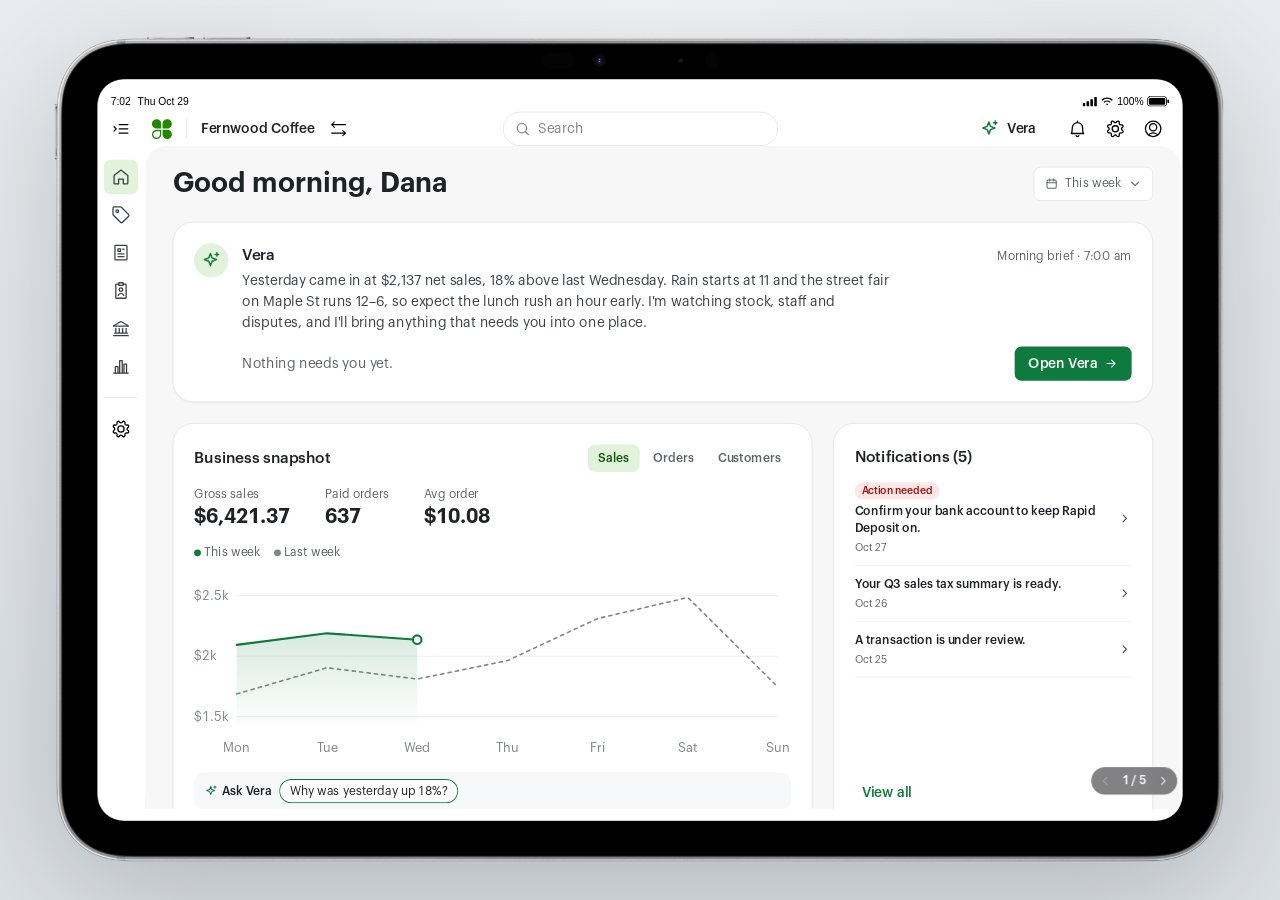
==== commit 9f30ccf8: "Vera: land on Clover Home with the brief and Open Vera; linear five-stop flow - Home (stop 1): greet" ====
--- a/index.html
+++ b/index.html
@@ -3,8 +3,12 @@
 <head>
 <meta charset="UTF-8">
 <meta name="viewport" content="width=device-width, initial-scale=1, viewport-fit=cover">
-<title>Ask me · Vera · Clover assistant mode</title>
+<title>Vera · Clover assistant mode</title>
 <!-- Assistant mode: an agentic demo for the Clover dashboard.
+
+     It opens on Clover Home: Vera's brief on top with "Open Vera" (the one
+     filled button), and "Ask Vera" chips under the snapshot, item sales and
+     finances. Open Vera enters the mode:
 
      Three states, each with its own shape:
        1  Today (home)        one centred column, max 720
@@ -17,10 +21,14 @@
      (breadcrumb, Open full page, close). The selected card's tint is
      shared with a 3px bar on that header and the highlighted cells.
 
-     Story: slide 10 of the vision deck, five moments (the device reads
-     7:05, 10:05, 2:05, 4:05, 9:05). Demo stepper: the "Demo" pill
-     bottom-right, or press D; 1–5 jump to a moment, 0 resets.
-     URL: ?moment=1..5 starts at a moment; ?mode=1 opens Ask me.
+     Story: slide 10 of the vision deck, five stops in a fixed order
+     (7:02, 10:04, 2:03, 4:05, 9:02 pm). The stepper sets the world at each
+     stop (clock, Home, Today, thread, badge): stop 1 lands on Home, stops
+     2–5 on Today; the
+     presenter performs every human action. Nothing opens by itself.
+     Stepper: the "1 / 5" pill bottom-right of the screen, ArrowLeft and
+     ArrowRight, or 1–5. It hides after 3 s without pointer movement.
+     URL: ?stop=1..5 starts at a stop.
 
      Design system: styles.css (Graphik, Dash 3.0 type scale, tokens,
      iPad bezel + scaled 1280x834 canvas). Below 1024px the bezel drops away
@@ -45,6 +53,16 @@
   --am-rule:      rgba(31, 33, 36, 0.16);
   --am-col:       720px;     /* States 1 and 2 */
   --am-split:     38%;       /* State 3 chat column */
+  /* Home: Clover's plum for money moments, and the chart/bar series. */
+  --am-plum:      #2E2257;
+  --am-plum-tint: #E4DDF7;
+  --am-lilac:     #CBC0F2;
+  --am-blue:      #2B8CD8;
+  --am-violet:    #8C6CE0;
+  --am-up:        var(--green-tx);
+  --am-down:      #C5221F;
+  --am-alert-tint: #FCE8E6;
+  --am-alert-ink:  #A50E0E;
 }
 
 [hidden] { display: none !important; }
@@ -55,8 +73,6 @@
 /* ---------- controls ---------- */
 .btn { gap: var(--sp-2); white-space: nowrap; }
 .btn:focus-visible { outline: 2px solid var(--accent); outline-offset: 2px; }
-.am-btn-quiet { background: var(--am-quiet); color: var(--ink); }
-.am-btn-quiet:hover { background: var(--line); }
 
 .am-link {
   display: inline; padding: 0;
@@ -90,10 +106,14 @@
 .am-iconbtn:focus-visible { outline: 2px solid var(--accent); outline-offset: 2px; }
 .am-iconbtn img { width: var(--icon); height: var(--icon); }
 
-@keyframes am-pulse { 0%, 100% { opacity: 1; } 50% { opacity: 0.4; } }
-@keyframes am-spin { to { transform: rotate(360deg); } }
-@keyframes am-in { from { opacity: 0; transform: translateY(4px); } to { opacity: 1; transform: none; } }
 @keyframes am-win-in { from { opacity: 0; transform: translateX(24px); } to { opacity: 1; transform: none; } }
+@keyframes am-fade-in { from { opacity: 0; } to { opacity: 1; } }
+@keyframes am-cell-pulse { 0%, 100% { background: var(--nav-active); } 50% { background: var(--green-tint); } }
+/* The working line's dots: each is lit for a third of the 900 ms loop. */
+@keyframes am-dot { 0% { opacity: 1; } 33.333%, 100% { opacity: 0.25; } }
+
+/* Agent output arrives with styles.css's drop keyframe, 60 ms apart. */
+.am-drop { animation: drop var(--dur) var(--ease) both; animation-delay: calc(var(--i, 0) * 60ms + var(--d, 0ms)); }
 
 .am-tag { display: inline-flex; align-items: center; padding: 2px var(--sp-2); border-radius: 6px; background: var(--am-quiet); color: var(--ink-2); font: var(--caption-bold); white-space: nowrap; }
 .am-tag--warn { background: var(--am-warn-tint); color: var(--am-warn-ink); }
@@ -162,6 +182,7 @@
 .am-card .card-title { margin: 0; }
 
 .am-tiles { display: grid; grid-template-columns: repeat(3, minmax(0, 1fr)); gap: var(--sp-3); }
+.am-card-chart { margin-top: var(--sp-4); }
 .am-tile { background: var(--soft); border-radius: var(--sp-3); padding: var(--sp-4); }
 .am-tile-label { font: var(--caption); color: var(--muted); }
 .am-tile-value { font: var(--heading-02); color: var(--ink); margin-top: var(--sp-1); font-variant-numeric: tabular-nums; }
@@ -224,11 +245,166 @@
 .am-inline-field { display: flex; align-items: center; gap: var(--sp-3); margin-bottom: var(--sp-3); font: var(--body); color: var(--ink); }
 .am-inline-field > span:first-child { font: var(--caption); color: var(--muted); min-width: 64px; }
 .am-inline-field .am-select { height: var(--hit); font: var(--body); padding: 0 var(--sp-2); }
+.card-head .am-inline-field { margin: 0; }
+.card-title .am-tag { vertical-align: 3px; margin-left: var(--sp-1); }
 
 /* Unrelated rows and summary cards while a draft is open. */
 .am-dimmed *, .am-table tr.is-dim td { color: var(--muted) !important; }
 .am-dimmed .am-bar { opacity: 0.5; }
 .am-table tr.is-dim td:first-child { font-weight: 400; }
+
+/* ===========================================================================
+   Clover Home — where the demo lands. Vera's brief sits at the top, with
+   the way into the assistant mode; "Ask Vera" strips sit under cards.
+   =========================================================================== */
+.am-search {
+  position: absolute; left: 50%; top: 50%; transform: translate(-50%, -50%);
+  width: 320px; height: var(--hit);
+  display: flex; align-items: center; gap: var(--sp-2);
+  padding: 0 var(--sp-3);
+  border: 1px solid var(--line); border-radius: 999px;
+  background: #fff; color: var(--faint);
+  font: var(--body); text-align: left;
+  cursor: default;
+}
+.am-vera-ico { color: var(--green-tx); }
+
+.am-home { display: flex; flex-direction: column; gap: var(--sp-6); padding-top: var(--sp-6); }
+.am-home-head { display: flex; align-items: center; justify-content: space-between; gap: var(--sp-4); }
+.am-home-title { font: var(--heading-01); }
+.am-range {
+  display: inline-flex; align-items: center; gap: var(--sp-2);
+  height: var(--hit); padding: 0 var(--sp-3);
+  border: 1px solid var(--line); border-radius: var(--sp-2);
+  background: #fff; color: var(--muted); font: var(--caption);
+  cursor: pointer;
+}
+.am-hgrid { display: grid; gap: var(--sp-6); align-items: stretch; }
+.am-hgrid--2-1 { grid-template-columns: minmax(0, 2fr) minmax(0, 1fr); }
+.am-hgrid--1-1 { grid-template-columns: repeat(2, minmax(0, 1fr)); }
+.am-hcard { display: flex; flex-direction: column; gap: var(--sp-4); padding: var(--sp-6); }
+.am-hcard-title { display: inline-flex; align-items: center; gap: 2px; font: var(--heading-04); color: var(--ink); }
+.am-hcard-title svg { color: var(--ink-2); }
+.am-hcard-sub { font: var(--caption); color: var(--muted); margin-top: calc(var(--sp-3) * -1); }
+.am-hblock { display: flex; flex-direction: column; gap: var(--sp-3); }
+.am-hsec { display: flex; flex-direction: column; gap: var(--sp-1); }
+.am-hsec-title { font: var(--heading-04); }
+.am-hsec-sub { font: var(--caption); color: var(--muted); }
+.am-sr { position: absolute; width: 1px; height: 1px; overflow: hidden; clip: rect(0 0 0 0); white-space: nowrap; }
+.am-pager { display: inline-flex; align-items: center; gap: var(--sp-1); font: var(--caption); color: var(--muted); white-space: nowrap; }
+.am-pager svg { color: var(--faint); }
+
+/* Vera's brief */
+.am-hbrief { display: grid; grid-template-columns: 40px minmax(0, 1fr); column-gap: var(--sp-4); padding: var(--sp-6); }
+.am-vera-mark { width: 40px; height: 40px; display: grid; place-items: center; border-radius: 50%; background: var(--nav-active); color: var(--green-tx); }
+.am-hbrief-head { display: flex; align-items: baseline; justify-content: space-between; gap: var(--sp-4); }
+.am-hbrief-title { font: var(--heading-04); }
+.am-hbrief-meta { font: var(--caption); color: var(--muted); white-space: nowrap; }
+.am-hbrief-text { margin-top: var(--sp-1); font: var(--body); color: var(--ink-2); max-width: 760px; }
+.am-hbrief-foot { display: flex; align-items: center; justify-content: space-between; gap: var(--sp-4); margin-top: var(--sp-4); }
+.am-hbrief-needs { font: var(--body-bold); color: var(--ink); }
+.am-hbrief-needs.is-none { font: var(--body); color: var(--muted); }
+
+/* Business snapshot */
+.am-tabs { display: flex; gap: var(--sp-1); }
+.am-tabs button { height: 32px; padding: 0 var(--sp-3); border-radius: var(--sp-2); font: var(--caption-bold); color: var(--muted); cursor: pointer; }
+.am-tabs button[aria-pressed="true"] { background: var(--nav-active); color: var(--green-ink); }
+.am-figrow { display: flex; gap: var(--sp-10); }
+.am-fig-label { font: var(--caption); color: var(--muted); }
+.am-fig-value { font: var(--heading-02); color: var(--ink); font-variant-numeric: tabular-nums; }
+.am-legend { display: flex; gap: var(--sp-4); font: var(--caption); color: var(--muted); }
+.am-legend span { display: inline-flex; align-items: center; gap: var(--sp-1); }
+.am-legend span::before { content: ''; width: 8px; height: 8px; border-radius: 50%; background: var(--green); }
+.am-legend span + span::before { background: var(--faint); }
+.am-spark { display: block; width: 100%; height: auto; overflow: visible; }
+.am-spark text { stroke: none; fill: var(--faint); font: var(--caption); font-size: 12px; font-variant-numeric: tabular-nums; }
+.am-spark .grid { stroke: var(--line-soft); stroke-width: 1; }
+.am-spark .last { stroke: var(--faint); stroke-width: 1.5; stroke-dasharray: 3 4; }
+.am-spark .this { stroke: var(--green); stroke-width: 2; }
+.am-spark .area { stroke: none; fill: url(#amSparkFill); }
+.am-spark .dot { fill: #fff; stroke: var(--green); stroke-width: 2; }
+
+/* Ask Vera strip */
+.am-askvera { display: flex; align-items: center; flex-wrap: wrap; gap: var(--sp-2); margin-top: auto; padding: var(--sp-2) var(--sp-3); border-radius: var(--sp-3); background: var(--soft); }
+.am-askvera-label { display: inline-flex; align-items: center; gap: var(--sp-1); font: var(--caption-bold); color: var(--ink); }
+.am-askvera-label svg { color: var(--green-tx); }
+.am-vchip {
+  height: 28px; padding: 0 var(--sp-3);
+  border-radius: 999px; box-shadow: inset 0 0 0 1px var(--green);
+  background: #fff; color: var(--ink); font: var(--caption);
+  cursor: pointer; white-space: nowrap;
+}
+.am-vchip:hover { background: var(--green-tint); }
+.am-vchip:focus-visible, .am-range:focus-visible, .am-tabs button:focus-visible { outline: 2px solid var(--accent); outline-offset: 2px; }
+
+/* Notifications */
+.am-notes { list-style: none; margin: 0; padding: 0; }
+.am-note { display: flex; align-items: center; gap: var(--sp-2); padding: var(--sp-3) 0; border-bottom: 1px solid var(--line-soft); }
+.am-note:first-child { padding-top: 0; }
+.am-note-main { flex: 1 1 auto; min-width: 0; display: flex; flex-direction: column; align-items: flex-start; gap: var(--sp-1); }
+.am-note-tag { padding: 2px var(--sp-2); border-radius: 999px; background: var(--am-alert-tint); color: var(--am-alert-ink); font: var(--caption-bold); font-size: 12px; line-height: 16px; }
+.am-note-title { font: var(--caption-bold); color: var(--ink); }
+.am-note-time { font: var(--caption); font-size: 12px; line-height: 16px; color: var(--muted); }
+.am-note > svg { color: var(--ink-2); }
+.am-hcard > .btn-text { align-self: flex-start; margin-top: auto; }
+
+/* Open batch */
+.am-batch { display: flex; align-items: center; justify-content: space-between; gap: var(--sp-4); padding: var(--sp-4) var(--sp-6); border-radius: var(--sp-4); background: var(--am-plum); color: #fff; }
+.am-batch-title { font: var(--body-bold); }
+.am-batch-sub { font: var(--caption); color: rgba(255, 255, 255, 0.78); }
+.am-btn-plum { background: var(--am-plum-tint); color: var(--am-plum); }
+.am-btn-plum:hover { background: #fff; }
+
+/* Capital */
+.am-capital { display: grid; grid-template-columns: 136px minmax(0, 1fr); overflow: hidden; }
+.am-capital-art { position: relative; background: var(--am-lilac); }
+.am-capital-art i { position: absolute; bottom: 36%; width: 16px; border-radius: 3px 3px 0 0; background: #fff; box-shadow: 4px 0 0 var(--am-violet); }
+.am-capital-art i:nth-child(1) { left: 36px; height: 24px; }
+.am-capital-art i:nth-child(2) { left: 60px; height: 40px; }
+.am-capital-art i:nth-child(3) { left: 84px; height: 56px; }
+.am-capital-art b { position: absolute; left: 28px; top: 26%; width: 72px; height: 36px; border-radius: 18px; background: rgba(255, 255, 255, 0.72); }
+.am-capital-body { display: flex; flex-direction: column; gap: var(--sp-2); padding: var(--sp-6); }
+.am-capital-head { display: flex; justify-content: space-between; gap: var(--sp-3); }
+.am-capital-title { font: var(--body-bold); color: var(--ink); }
+.am-capital-text { font: var(--caption); color: var(--muted); }
+.am-hactions { display: flex; align-items: center; gap: var(--sp-2); margin-top: auto; padding-top: var(--sp-2); }
+
+/* Bars (insights, finances) */
+.am-hbars { display: flex; flex-direction: column; gap: var(--sp-3); }
+.am-hbar { display: grid; grid-template-columns: minmax(0, 1fr) auto; column-gap: var(--sp-3); row-gap: 2px; align-items: center; }
+.am-hbar-label { grid-column: 1 / -1; font: var(--caption); color: var(--muted); }
+.am-hbar-track { height: 12px; border-radius: 999px; background: var(--am-quiet); overflow: hidden; }
+.am-hbar-fill { height: 100%; border-radius: 999px; background: var(--green); }
+.am-hbar-fill.is-blue { background: var(--am-blue); }
+.am-hbar-fill.is-violet { background: var(--am-violet); }
+.am-hbar-value { font: var(--caption-bold); color: var(--ink); font-variant-numeric: tabular-nums; text-align: right; min-width: 72px; }
+.am-powered { display: inline-flex; align-items: center; gap: var(--sp-1); font: var(--caption-bold); color: var(--green-tx); }
+.am-insight-text { font: var(--body); color: var(--ink); }
+
+/* Product updates */
+.am-update { position: relative; display: flex; flex-direction: column; gap: var(--sp-2); padding: var(--sp-6); overflow: hidden; }
+.am-update::before { content: ''; position: absolute; left: 0; top: 0; bottom: 0; width: 4px; background: var(--am-lilac); }
+.am-update-head { display: flex; justify-content: space-between; gap: var(--sp-3); }
+.am-update-title { font: var(--body-bold); }
+.am-update-text { font: var(--caption); color: var(--muted); }
+
+/* Activity summary */
+.am-activity { display: grid; grid-template-columns: repeat(3, minmax(0, 1fr)); padding: var(--sp-6) 0; }
+.am-activity > div { padding: 0 var(--sp-6); }
+.am-activity > div + div { border-left: 1px solid var(--line); }
+.am-activity .am-fig-label { display: inline-flex; align-items: center; gap: 2px; }
+.am-activity .am-fig-value { font: var(--heading-01); font-variant-numeric: tabular-nums; }
+.am-activity-sub { font: var(--caption); color: var(--muted); }
+
+/* Item sales */
+.am-topitems { width: 100%; border-collapse: collapse; }
+.am-topitems th { padding: 0 0 var(--sp-2); font: var(--caption-bold); color: var(--muted); text-align: left; border-bottom: 1px solid var(--line-soft); }
+.am-topitems th + th { text-align: right; }
+.am-topitems td { padding: var(--sp-2) 0; font: var(--caption); color: var(--ink); font-variant-numeric: tabular-nums; }
+.am-topitems td + td { text-align: right; }
+.am-delta { display: inline-flex; align-items: center; justify-content: flex-end; gap: 2px; min-width: 72px; }
+.am-delta.is-up { color: var(--am-up); }
+.am-delta.is-down { color: var(--am-down); }
 
 /* ===========================================================================
    View B — the mode. data-state: today | chat | split
@@ -246,21 +422,15 @@
 .am-mode[data-state="split"] .am-chat { display: flex; }
 
 /* ---------- State 1: Today ---------- */
-.am-today { flex-direction: column; width: 100%; max-width: var(--am-col); margin: 0 auto; }
-.am-today-scroll { flex: 1 1 auto; min-height: 0; overflow-y: auto; padding: 0 var(--sp-4) var(--sp-6); scrollbar-width: thin; }
+.am-today { flex-direction: column; width: 100%; max-width: var(--am-col); margin: 0 auto; transition: opacity var(--dur-fast) var(--ease); }
+.am-today.is-leaving { opacity: 0; }
+.am-today-scroll { position: relative; flex: 1 1 auto; min-height: 0; overflow-y: auto; padding: 0 var(--sp-4) var(--sp-6); scrollbar-width: thin; }
 .am-today-head { display: flex; align-items: baseline; gap: var(--sp-3); margin: var(--sp-8) 0 var(--sp-4); }
 .am-today-title { font: var(--heading-01); margin: 0; }
 .am-today-date { font: var(--body); color: var(--muted); }
-.am-yday {
-  display: block; width: calc(100% + var(--sp-6)); margin: 0 calc(var(--sp-3) * -1);
-  padding: var(--sp-2) var(--sp-3);
-  border-radius: var(--sp-3);
-  text-align: left; font: var(--body); color: var(--ink);
-  cursor: pointer; font-variant-numeric: tabular-nums;
-}
-.am-yday:hover { background: var(--am-hover); }
-.am-yday:focus-visible { outline: 2px solid var(--accent); outline-offset: -2px; }
+.am-yday { font: var(--body); color: var(--ink); font-variant-numeric: tabular-nums; }
 .am-yday-label { color: var(--muted); }
+.am-facts { margin: 0; font: var(--body); color: var(--ink); }
 .am-outlook { margin: var(--sp-1) 0 0; font: var(--body); color: var(--ink-2); }
 .am-sec { display: flex; align-items: baseline; gap: var(--sp-2); margin: var(--sp-8) 0 var(--sp-2); font: var(--heading-04); color: var(--ink); }
 .am-sec-count { font: var(--body); color: var(--muted); font-variant-numeric: tabular-nums; }
@@ -279,7 +449,6 @@
 .am-row.is-hl, .am-row.is-hl:hover, .am-row:active { background: var(--am-selected); }
 .am-row-chev { grid-column: 3; grid-row: 1 / span 2; align-self: center; color: var(--faint); }
 .am-row:focus-visible { outline: 2px solid var(--accent); outline-offset: -2px; }
-.am-row.is-new { animation: am-in 320ms ease both; }
 .am-row-title { grid-column: 1; grid-row: 1; display: flex; align-items: center; gap: var(--sp-2); min-width: 0; font: var(--body-bold); color: var(--ink); }
 .am-row-title > span { overflow: hidden; text-overflow: ellipsis; white-space: nowrap; }
 .am-row-meta { grid-column: 2; grid-row: 1; justify-self: end; font: var(--caption); color: var(--muted); white-space: nowrap; align-self: center; font-variant-numeric: tabular-nums; }
@@ -287,8 +456,24 @@
 .am-row-tag { grid-column: 2; grid-row: 2; justify-self: end; align-self: center; font: var(--caption); color: var(--muted); white-space: nowrap; }
 .am-row.is-done .am-row-title, .am-row.is-done .am-row-ctx { color: var(--muted); }
 .am-row.is-done .am-row-title svg { color: var(--muted); }
-.am-spin { width: 14px; height: 14px; flex: 0 0 auto; border: 2px solid var(--line); border-top-color: var(--muted); border-radius: 50%; animation: am-spin 900ms linear infinite; }
 .am-none { font: var(--body); color: var(--muted); padding: var(--sp-1) 0; }
+/* Needs you → Done today: the row fades out in place, then in at its new
+   position while the rest of the list reflows (FLIP, in JS). */
+.am-rows > li.is-ghost { transition: opacity var(--dur-fast) var(--ease); }
+.am-rows > li.is-ghost.is-out { opacity: 0; }
+[data-flip].is-held { display: none; }
+
+/* Stop 5's suggestion: one chip above Today's input. */
+.am-suggest { flex: 0 0 auto; display: flex; padding: 0 var(--sp-4); }
+.am-chip {
+  height: 32px; padding: 0 var(--sp-3);
+  border-radius: 999px;
+  box-shadow: inset 0 0 0 1px var(--line);
+  font: var(--caption-bold); color: var(--ink);
+  cursor: pointer; white-space: nowrap;
+}
+.am-chip:hover { background: var(--am-hover); }
+.am-chip:focus-visible { outline: 2px solid var(--accent); outline-offset: 2px; }
 
 /* ---------- Composer (Today and Chat) ---------- */
 /* A solid band behind the input with 16px above it, so a cut-off row reads
@@ -318,9 +503,13 @@
   width: var(--am-col); max-width: 100%;
   margin-left: max(0px, calc((100% - var(--am-col)) / 2));
   background: #fff;
-  transition: width 280ms cubic-bezier(0.4, 0, 0.2, 1), margin-left 280ms cubic-bezier(0.4, 0, 0.2, 1);
-}
-.am-mode[data-state="split"] .am-chat { width: var(--am-split); margin-left: 0; }
+  animation: am-fade-in var(--dur) var(--ease) both;    /* State 1 → 2 or 3 */
+}
+/* State 2 → 3: the column narrows. Only this direction animates. */
+.am-mode[data-state="split"] .am-chat {
+  width: var(--am-split); margin-left: 0;
+  transition: width var(--dur-slow) var(--ease), margin-left var(--dur-slow) var(--ease);
+}
 .am-chat-head {
   flex: 0 0 auto;
   height: var(--sp-14);
@@ -351,16 +540,22 @@
 .am-msg { font: var(--body); color: var(--ink); }
 .am-sysline { font: var(--caption); color: var(--muted); }
 .am-sysline .am-link { color: var(--ink); font: var(--caption-bold); }
-/* Autonomy ladder: a sentence, then two small text buttons on their own line. */
-.am-ask-btns { display: flex; gap: var(--sp-1); margin: 2px 0 0 calc(var(--sp-3) * -1); }
-.am-askbtn { height: 32px; padding: 0 var(--sp-3); border-radius: var(--sp-2); font: var(--caption-bold); color: var(--ink); cursor: pointer; }
-.am-askbtn:hover { background: var(--am-hover); }
-.am-askbtn:focus-visible { outline: 2px solid var(--accent); outline-offset: 2px; }
+/* Autonomy: a sentence, then two text buttons on their own line. */
+.am-ask-btns { display: flex; gap: var(--sp-1); margin: 2px 0 0 calc(var(--sp-2) * -1); }
+.am-ask-btns .btn { height: 32px; font: var(--caption-bold); }
 .am-logs { display: flex; flex-direction: column; gap: var(--sp-1); margin-top: var(--sp-1); }
 .am-logs:empty { display: none; }
+.am-after { display: flex; flex-direction: column; gap: var(--sp-2); margin-top: var(--sp-2); }
+.am-after:empty { display: none; }
+.am-backline .am-link { font: var(--caption); color: var(--muted); text-decoration: underline; }
+.am-backline .am-link:hover { color: var(--ink); }
 .msg--sent { overflow-wrap: anywhere; }
-.am-running { display: flex; align-items: center; gap: var(--sp-2); font: var(--caption); color: var(--muted); }
-.am-running::before { content: ''; width: 6px; height: 6px; border-radius: 50%; background: var(--faint); animation: am-pulse 1400ms ease-in-out infinite; }
+
+/* The working line: before any agent message that follows a tap. */
+.am-working { font: var(--caption); color: var(--muted); }
+.am-dots i { font-style: normal; animation: am-dot 900ms steps(1, end) infinite; }
+.am-dots i:nth-child(2) { animation-delay: -600ms; }
+.am-dots i:nth-child(3) { animation-delay: -300ms; }
 
 /* Why: the last line of the message that introduces the card. */
 .am-why { align-self: flex-start; display: inline-flex; align-items: center; gap: 2px; margin-top: 2px; padding: 0; font: var(--body); color: var(--muted); cursor: pointer; border-radius: 4px; }
@@ -372,9 +567,11 @@
 .am-why-list li { position: relative; padding-left: var(--sp-4); font: var(--body); color: var(--ink-2); }
 .am-why-list li::before { content: ''; position: absolute; left: 4px; top: 10px; width: 4px; height: 4px; border-radius: 50%; background: var(--faint); }
 
-/* Vera's connected-data answer: figures with source chips, not a table. */
+/* Vera's connected-data answer: one caption line per source, chip last. */
 .am-answer { display: flex; flex-direction: column; gap: var(--sp-2); }
-.am-figs { font: var(--body); color: var(--ink); line-height: 28px; font-variant-numeric: tabular-nums; }
+.am-figs { list-style: none; margin: 0; padding: 0; display: flex; flex-direction: column; gap: var(--sp-1); }
+.am-figs li { font: var(--caption); color: var(--muted); font-variant-numeric: tabular-nums; }
+.am-figs b { font: var(--caption-bold); color: var(--ink); font-variant-numeric: tabular-nums; }
 .am-src {
   display: inline-flex; align-items: center;
   height: 20px; padding: 0 var(--sp-2); margin: 0 2px;
@@ -398,7 +595,8 @@
 }
 .am-acard:hover { background: #FBFCFC; }
 .am-acard.is-open, .am-acard.is-open:hover { background: var(--am-selected); border-color: transparent; }
-.am-acard.is-line { padding: var(--sp-3) var(--sp-4); }
+/* Done: one line, no tint, no frame. The check and the line are enough. */
+.am-acard.is-line, .am-acard.is-line:hover { padding: var(--sp-1) 0; border-color: transparent; background: transparent; overflow: hidden; cursor: default; }
 .am-acard-title { margin: 0; font: var(--body-bold); color: var(--ink); white-space: nowrap; overflow: hidden; text-overflow: ellipsis; }
 .am-acard-context { font: var(--body); color: var(--ink); margin-top: var(--sp-1); }
 .am-acard-cons { font: var(--body); color: var(--muted); margin-top: var(--sp-2); font-variant-numeric: tabular-nums; }
@@ -407,31 +605,14 @@
    outlined pill (every other pending decision, the "New sale" style),
    text (Edit). */
 .am-acard-actions .btn { border-radius: 999px; }
-.am-btn-outline { background: #fff; color: var(--green-tx); box-shadow: inset 0 0 0 1px var(--green); }
-.am-btn-outline:hover { background: var(--green-tint); }
 .am-acard-line { display: flex; align-items: center; gap: var(--sp-1); min-width: 0; font: var(--body); color: var(--ink); white-space: nowrap; }
 .am-acard-line b { font: var(--body-bold); color: var(--ink); overflow: hidden; text-overflow: ellipsis; }
 .am-acard-line .am-link { color: var(--green-tx); }   /* the line's one target */
-.am-acard-line svg { margin-right: 2px; }
-.am-dismissed { margin-top: var(--sp-2); font: var(--body); color: var(--muted); }
-.am-dismissed .am-link { color: var(--ink-2); }
+.am-acard-line svg { margin-right: 2px; color: var(--green-tx); }
 .am-lines { margin-top: var(--sp-3); }
 .am-line { display: flex; justify-content: space-between; gap: var(--sp-4); font: var(--body); color: var(--ink); padding: 2px 0; font-variant-numeric: tabular-nums; }
 .am-line--total { margin-top: var(--sp-1); padding-top: var(--sp-1); border-top: 1px solid var(--am-rule); font: var(--body-bold); }
 
-.am-split { position: relative; display: inline-flex; align-items: center; }
-.am-split > .am-textbtn:first-child { padding-right: var(--sp-1); }
-.am-split-more { width: 32px; padding: 0; display: grid; place-items: center; color: var(--muted); }
-.am-split-more:hover { color: var(--ink); }
-.am-menu {
-  position: absolute; top: calc(100% + 4px); left: 0; z-index: 3;
-  min-width: 160px; padding: var(--sp-1);
-  background: #fff;
-  border-radius: var(--sp-3);
-  box-shadow: inset 0 0 0 1px var(--line), 0 4px 12px rgba(16, 24, 40, 0.08);
-}
-.am-menu-item { width: 100%; height: var(--hit); padding: 0 var(--sp-3); border-radius: var(--sp-2); text-align: left; font: var(--body); color: var(--ink); cursor: pointer; }
-.am-menu-item:hover, .am-menu-item:focus-visible { background: var(--am-hover); outline: none; }
 
 /* ---------- State 3: the Clover page window ---------- */
 .am-win {
@@ -444,7 +625,8 @@
   border-radius: var(--radius);
   overflow: hidden;
 }
-.am-mode[data-state="split"] .am-win { display: flex; animation: am-win-in 280ms cubic-bezier(0.4, 0, 0.2, 1) both; }
+/* The page enters from 24px right, 80 ms after the chat column starts. */
+.am-mode[data-state="split"] .am-win { display: flex; animation: am-win-in var(--dur-slow) var(--ease) 80ms both; }
 .am-win-head {
   position: relative;
   flex: 0 0 auto;
@@ -467,42 +649,35 @@
 .am-win-scroll { position: relative; flex: 1 1 auto; min-height: 0; overflow-y: auto; overflow-x: hidden; padding: 0 var(--sp-8) var(--sp-10); scrollbar-width: none; }
 .am-win-scroll::-webkit-scrollbar { display: none; }
 .am-win-scroll .am-ptop { margin-top: var(--sp-6); }
+/* Page open: the highlighted cells pulse once. */
+#pageBody.is-pulse .am-hl { animation: am-cell-pulse 600ms var(--ease); }
 .am-sheet-handle { display: none; }
 .am-scrim { display: none; }
 
 /* ===========================================================================
-   Demo stepper — presenter only, outside the device
+   Demo stepper — presenter only. A translucent pill in the screen's
+   bottom-right corner; gone after 3 s without pointer movement.
    =========================================================================== */
-.am-demo-toggle {
-  position: fixed; right: 12px; bottom: 12px; z-index: 200;
-  height: 28px; padding: 0 12px;
+.am-stepper {
+  position: absolute; right: var(--sp-4); bottom: var(--sp-4); z-index: 60;
+  display: flex; align-items: center; gap: 2px;
+  height: 32px; padding: 0 2px;
   border-radius: 999px;
-  background: rgba(32, 33, 36, 0.72); color: #fff;
-  font: 500 12px/28px var(--font);
-  opacity: 0.45; cursor: pointer;
-  transition: opacity 160ms ease;
-}
-.am-demo-toggle:hover, .am-demo-toggle[aria-expanded="true"] { opacity: 1; }
-.am-demo {
-  position: fixed; right: 12px; bottom: 48px; z-index: 200;
-  width: 340px; max-width: calc(100vw - 24px);
-  padding: 16px;
-  border-radius: 16px;
-  background: #202124; color: #fff;
-  font: 400 13px/18px var(--font);
-  box-shadow: 0 8px 24px rgba(0, 0, 0, 0.24);
-}
-.am-demo-steps { display: flex; gap: 4px; }
-.am-demo-steps button { flex: 1 1 0; height: 32px; border-radius: 8px; background: rgba(255, 255, 255, 0.10); color: #fff; font: 500 12px/32px var(--font); cursor: pointer; white-space: nowrap; }
-.am-demo-steps button[aria-pressed="true"] { background: #fff; color: #202124; }
-.am-demo-steps button:focus-visible, .am-demo-reset:focus-visible { outline: 2px solid #8AB4F8; outline-offset: 2px; }
-.am-demo h3 { margin: 14px 0 6px; font: 600 15px/20px var(--font); }
-.am-demo dl { margin: 0; display: grid; grid-template-columns: 56px 1fr; gap: 6px 8px; }
-.am-demo dt { color: rgba(255, 255, 255, 0.56); }
-.am-demo dd { margin: 0; }
-.am-demo-adv { font-weight: 600; color: #A8DAB5; }
-.am-demo-foot { display: flex; justify-content: space-between; align-items: center; margin-top: 12px; color: rgba(255, 255, 255, 0.56); font-size: 12px; }
-.am-demo-reset { color: #fff; text-decoration: underline; cursor: pointer; font: inherit; }
+  background: rgba(32, 33, 36, 0.56); color: #fff;
+  -webkit-backdrop-filter: blur(8px); backdrop-filter: blur(8px);
+  font: var(--caption-bold); font-variant-numeric: tabular-nums;
+  transition: opacity 200ms ease, visibility 0s;
+}
+.am-stepper.is-idle { opacity: 0; visibility: hidden; pointer-events: none; transition: opacity 200ms ease, visibility 0s linear 200ms; }
+.am-stepper button { width: 28px; height: 28px; display: grid; place-items: center; border-radius: 50%; color: #fff; cursor: pointer; }
+.am-stepper button:hover { background: rgba(255, 255, 255, 0.16); }
+.am-stepper button:disabled { opacity: 0.32; cursor: default; background: none; }
+.am-stepper button:focus-visible { outline: 2px solid #fff; outline-offset: -2px; }
+.am-stepper span { min-width: 36px; text-align: center; }
+
+/* Schedule: initial avatars. */
+.am-person { display: inline-flex; align-items: center; gap: var(--sp-2); }
+.am-avatar { width: 24px; height: 24px; display: inline-grid; place-items: center; border-radius: 50%; background: var(--am-quiet); color: var(--ink-2); font: var(--caption-bold); }
 
 /* ===========================================================================
    Below 1024px (iPad portrait, phone): no bezel, single column
@@ -549,8 +724,22 @@
 body.is-phone .am-win-scroll { padding: 0 var(--sp-4) var(--sp-8); }
 body.is-phone .am-scrim.is-on { display: block; position: absolute; inset: 0; z-index: 30; background: var(--am-scrim); }
 
+body.is-phone .am-stepper { bottom: 88px; }
+body.is-phone .am-search { display: none; }
+body.is-phone .am-hgrid, body.is-phone .am-activity { grid-template-columns: minmax(0, 1fr); }
+body.is-phone .am-activity > div + div { border-left: 0; border-top: 1px solid var(--line); margin-top: var(--sp-4); padding-top: var(--sp-4); }
+body.is-phone .am-figrow { gap: var(--sp-6); flex-wrap: wrap; }
+body.is-phone .am-batch, body.is-phone .am-hbrief-foot, body.is-phone .am-hbrief-head,
+body.is-phone .am-hcard .card-head, body.is-phone .am-capital-head { flex-wrap: wrap; }
+body.is-phone .am-hbrief { grid-template-columns: minmax(0, 1fr); row-gap: var(--sp-3); padding: var(--sp-4); }
+body.is-phone .am-hcard, body.is-phone .am-capital-body, body.is-phone .am-update { padding: var(--sp-4); }
+body.is-phone .am-capital { grid-template-columns: minmax(0, 1fr); grid-template-rows: 96px auto; }
+body.is-phone .am-home-title { font: var(--heading-02); }
+
 @media (prefers-reduced-motion: reduce) {
-  .am-chat, .am-win, .am-row, .am-spin, .am-running::before { transition: none !important; animation: none !important; }
+  .am-today, .am-chat, .am-win, .am-row, .am-rows > li, .am-acard, .am-drop,
+  .am-dots i, #pageBody.is-pulse .am-hl, .am-stepper { transition: none !important; animation: none !important; }
+  .am-dots i { opacity: 1; }
 }
 </style>
 </head>
@@ -597,10 +786,11 @@
             <span class="merchant" id="merchantName"></span>
             <button class="navbtn navbtn--sm is-inert" type="button" aria-label="Switch merchant" data-act="noop"><img src="asset/ui/switch.svg" alt=""></button>
           </div>
+          <button class="am-search is-inert" type="button" data-act="noop" aria-label="Search"><span data-svg="search" data-size="20"></span>Search</button>
           <div class="topnav-right">
             <button class="navbtn navbtn--pill" type="button" id="askBtn" data-act="ask-me" aria-pressed="false">
-              <img src="asset/ui/ai-search.svg" alt="">
-              <span>Ask me</span>
+              <span class="am-vera-ico" data-svg="vera" data-size="24"></span>
+              <span id="askLabel">Vera</span>
               <span class="am-badge" id="askBadge"></span>
             </button>
             <button class="navbtn is-inert" type="button" data-nav="bell" aria-label="Notifications" data-act="noop"><img src="asset/ui/notification.svg" alt=""></button>
@@ -613,7 +803,7 @@
         <div class="viewport" id="viewA">
           <div class="layout">
             <nav class="rail" aria-label="Primary">
-              <button class="railbtn is-inert" type="button" title="Home" aria-label="Home" data-act="noop"><img src="asset/ui/home.svg" alt=""></button>
+              <button class="railbtn" type="button" title="Home" aria-label="Home" data-act="nav" data-page="home"><img src="asset/ui/home.svg" alt=""></button>
               <button class="railbtn" type="button" title="Items and services" aria-label="Items and services" data-act="nav" data-page="item"><img src="asset/ui/tag.svg" alt=""></button>
               <button class="railbtn is-inert" type="button" title="Orders" aria-label="Orders" data-act="noop"><img src="asset/ui/receipt.svg" alt=""></button>
               <button class="railbtn" type="button" title="Employees" aria-label="Employees" data-act="nav" data-page="scheduling"><img src="asset/ui/employee.svg" alt=""></button>
@@ -629,12 +819,13 @@
           </div>
         </div>
 
-        <!-- ===================== Ask me: the mode ===================== -->
+        <!-- ===================== Vera: the mode ===================== -->
         <div class="am-mode" id="viewB" data-state="today" hidden>
 
           <!-- State 1: Today -->
           <section class="am-today" id="today" aria-label="Today">
             <div class="am-today-scroll" id="todayScroll"></div>
+            <div class="am-suggest" id="todaySuggest" hidden></div>
             <form class="am-composer" id="todayComposer" autocomplete="off">
               <div class="am-field">
                 <input id="todayInput" type="text" placeholder="Ask about anything" aria-label="Message">
@@ -681,83 +872,65 @@
           </section>
         </div>
 
+        <!-- Demo stepper: presenter only. ArrowLeft / ArrowRight, or 1–5. -->
+        <nav class="am-stepper" id="stepper" aria-label="Demo stepper">
+          <button type="button" data-act="stop-prev" aria-label="Previous stop"><span data-svg="chevronLeft" data-size="16"></span></button>
+          <span id="stepperLabel" aria-live="polite">1 / 5</span>
+          <button type="button" data-act="stop-next" aria-label="Next stop"><span data-svg="chevronRight" data-size="16"></span></button>
+        </nav>
+
       </div>
     </div>
   </div>
 </div>
 
-<!-- Demo stepper: presenter only. D toggles, 1–5 jump, 0 resets. -->
-<button class="am-demo-toggle" type="button" id="demoToggle" data-act="demo-toggle" aria-expanded="false" aria-controls="demo">Demo</button>
-<section class="am-demo" id="demo" aria-label="Demo stepper" hidden></section>
-
 <script>
 (function () {
 'use strict';
 
 /* =====================================================================
-   DATA — the slide 10 story. Times are minutes after midnight.
+   DATA — slide 10: one merchant, one day, five agents. Minutes after midnight.
    ===================================================================== */
 const data = {
-  merchant: "Sample Coffee Co.",
-  name: "Vera",                       // one name: the chat header. Captions carry the agent label only.
+  merchant: "Fernwood Coffee",
+  owner: "Dana",                      // Home's greeting
+  name: "Vera",                       // one name: the nav pill, the chat header and the working line
   today: [2026, 10, 29],              // the demo date; every weekday and date label derives from it
-  clockAfter: 5,                      // each stop sets the device a few minutes after its moment
-
-  /* Slide 10: one merchant, one day, five agents. Advantages from slide 9. */
-  moments: [
-    { t: 420,  time: "7:00 am", title: "Daily brief arrives", shows: ["Sees every sale"], state: "1 · Today",
-      does: "Reads Today. Does nothing.",
-      say: "Yesterday's numbers come straight from the POS; no report opened. Nothing is asking for attention yet. The day's items arrive as the agents notice things." },
-    { t: 600,  time: "10:00 am", title: "Stockout avoided", shows: ["Sees every sale", "Can take action"], state: "3 · Items and services › Oat milk 1L",
-      does: "Tap “Oat milk reorder”. Place order. Point at “without asking next time?”.",
-      say: "The forecast comes from every sale. One tap places the order. The autonomy ladder appears once, here, in context." },
-    { t: 840,  time: "2:00 pm", title: "Schedule fixed", shows: ["Can take action", "Knows the full P&L"], state: "3 · Employees › Scheduling",
-      does: "Tap “Saturday shift swap”. On the page set Priya's end to 3 pm (card: 28 → 33 hrs). Publish swap.",
-      say: "The overtime line comes from payroll data, not the schedule alone." },
-    { t: 960,  time: "4:00 pm", title: "Dispute won", shows: ["Can take action"], state: "3 · Finances › Disputes",
-      does: "Tap “Chargeback response filed” in Done today.",
-      say: "It landed in Done, not Needs you: filed without asking, with the evidence on the real page as the audit trail. The line under it sets Disputes back to “ask me first”, the same pattern as 10:00." },
-    { t: 1260, time: "9:00 pm", title: "Vera answers", shows: ["Knows the full P&L"], state: "2 · Chat",
-      does: "Type “Am I profitable this month?” in Today's input.",
-      say: "The source chips are the point: Clover sales, QuickBooks costs and Gusto payroll in one answer." }
+
+  /* The five stops, in order. `clock` is what the status bar reads on landing. */
+  stops: [
+    { at: 420,  clock: 422,  title: "Daily brief" },
+    { at: 600,  clock: 604,  title: "Stockout avoided" },
+    { at: 840,  clock: 843,  title: "Schedule fixed" },
+    { at: 960,  clock: 965,  title: "Dispute won" },
+    { at: 1260, clock: 1262, title: "Vera answers" }
   ],
 
-  yesterday: { net: 2140, vsPct: 18, orders: 212,
-               byHour: [140, 260, 240, 190, 220, 250, 230, 160, 140, 120, 110, 80],
+  yesterday: { net: 2137, vsPct: 18, orders: 212,
+               byHour: [138, 262, 241, 187, 219, 253, 228, 157, 139, 122, 108, 83],
                hours: ["7a", "8a", "9a", "10a", "11a", "12p", "1p", "2p", "3p", "4p", "5p", "6p"] },
-  outlook: "Rain from 11 am. Street fair on Maple St, two blocks away, 12–6 pm. Expect the lunch rush an hour early.",
-
-  /* The conversation, oldest first. `at` is when the item arrives. */
-  feed: [
-    { day: "Yesterday", items: [
-      { kind: "assistant", id: "delivery", at: -1, agent: "Orders", time: "4:10 pm",
-        text: "The almond milk delivery from Supplier A arrived complete. I checked it in and updated stock." },
-      { kind: "system", at: -1, time: "4:12 pm", text: "Checked in 12 almond milk" }
-    ] },
-    { day: "Today", items: [
-      { kind: "assistant", id: "brief", at: 420, agent: "Brief", time: "7:00 am",
-        text: "Good morning. Yesterday came in at {net} net sales, {vs}. Rain starts at 11 and the street fair on Maple St runs 12–6, so expect the lunch rush an hour early. Nothing needs you yet; I'll bring things here as they come up." },
-      { kind: "assistant", id: "reorder", at: 600, agent: "Inventory", time: "10:00 am", card: "reorder",
-        text: "Oat milk is down to 6 units and sales doubled this week. At this pace you run out Saturday, during the fair." },
-      { kind: "assistant", id: "swap", at: 840, agent: "Labor", time: "2:00 pm", card: "swap",
-        text: "Sam called in sick for Saturday. Priya can cover without overtime, so I drafted the swap." },
-      { kind: "assistant", id: "dispute", at: 960, agent: "Disputes", time: "4:00 pm", card: "dispute",
-        text: "A $42.50 chargeback came in from Visa with a Friday deadline. I attached the receipt, the signature and the pickup confirmation and filed the response." }
-    ] }
-  ],
-  brief: { title: "Morning brief", context: "Rain from 11, street fair 12–6", agent: "Brief", at: 420, time: "7:00 am" },
-
+  outlook: { facts: ["Rain from 11 am", "Street fair on Maple St, 12–6 pm"], note: "Expect the lunch rush an hour early." },
+  history: { text: "Checked in 12 almond milk", time: "4:12 pm" },       // the one line under Yesterday
+  brief: { at: 420, agent: "Brief", title: "Morning brief", context: "Rain from 11, street fair 12–6",
+           text: "Good morning. Yesterday came in at {net} net sales, {vs}. Rain starts at 11 and the street fair on Maple St runs 12–6, so expect the lunch rush an hour early. Nothing needs you yet; I'll bring things here as they come up." },
+
+  /* One per stop 2–4. `actAt` is when the presenter's approval lands on the clock. */
   cards: {
-    reorder: { title: "Oat milk reorder", doneTitle: "Oat milk reorder placed", agent: "Inventory", at: 600, time: "10:00 am",
-               page: "item", primary: "Place order", doneVerb: "placed", ask: "reorder" },
-    swap:    { title: "Saturday shift swap", doneTitle: "Saturday shift swap published", agent: "Labor", at: 840, time: "2:00 pm",
-               page: "scheduling", primary: "Publish swap", doneVerb: "published" },
-    dispute: { title: "Chargeback response", doneTitle: "Chargeback response filed", agent: "Disputes", at: 960, time: "4:00 pm",
+    reorder: { at: 600, actAt: 605, agent: "Inventory", title: "Oat milk reorder", doneTitle: "Oat milk reorder placed",
+               page: "item", primary: "Place order", doneVerb: "placed", ask: "reorder",
+               working: "checking stock and supplier terms",
+               text: "Oat milk is down to 6 units and sales doubled this week. At this pace you run out Saturday, during the fair." },
+    swap:    { at: 840, actAt: 846, agent: "Labor", title: "Saturday shift swap", doneTitle: "Saturday shift swap published",
+               page: "scheduling", primary: "Publish swap", doneVerb: "published",
+               working: "checking Saturday availability",
+               text: "Sam called in sick for Saturday. Priya can cover without overtime, so I drafted the swap." },
+    dispute: { at: 960, agent: "Disputes", title: "Chargeback response", doneTitle: "Chargeback response filed",
                page: "disputes", auto: true, doneVerb: "filed", view: "View filing", ask: "dispute",
-               running: { from: 840, title: "Chargeback response", context: "Gathering evidence for a $42.50 Visa chargeback" } }
+               working: "pulling the filing",
+               text: "A $42.50 chargeback came in from Visa with a Friday deadline. I attached the receipt, the signature and the pickup confirmation and filed the response." }
   },
 
-  /* The autonomy ladder, as one system line under a card. */
+  /* Autonomy: once at stop 2 (reorder), the "ask me first" option once at stop 4. */
   asks: {
     reorder: { q: "Place reorders like this without asking next time?", yes: "Yes", no: "Not yet",
                onYes: "Inventory will place reorders like this without asking. They'll show in Done today.",
@@ -767,16 +940,16 @@
                onNo: "Disputes will keep filing responses like this on its own." }
   },
 
-  item: { name: "Oat milk 1L", category: "Dairy alternatives", sku: "OAT-1L", price: 4.50,
-          onHand: 6, daysLeft: 2, soldThisWeek: 42, forecastPerDay: 3.3,
+  item: { name: "Oat milk 1L", category: "Dairy alternatives", sku: "OAT-1L", price: 4.75,
+          onHand: 6, daysLeft: 2, forecastPerDay: 3.3, updated: "9:58 am",
           dailySales: [4, 3, 5, 4, 8, 10, 12] },          // the 7 days ending yesterday
   suppliers: {
-    A: { name: "Supplier A", arrives: "Friday", prices: { "Oat milk 1L": 2.10, "Almond milk 1L": 2.40 },
+    A: { name: "Daybreak Dairy", arrives: "Friday", prices: { "Oat milk 1L": 2.10, "Almond milk 1L": 2.40 },
          why: ["Arrives {arrives}, before the stockout", "{delta} more than {other}, which arrives {otherArrives}", "Your usual supplier for dairy"] },
-    B: { name: "Supplier B", arrives: "Monday", prices: { "Oat milk 1L": 1.95, "Almond milk 1L": 2.25 },
+    B: { name: "Northside Foods", arrives: "Monday", prices: { "Oat milk 1L": 1.95, "Almond milk 1L": 2.25 },
          why: ["{delta} less than {other}", "Arrives {arrives}, after the stockout"] }
   },
-  order: { supplier: "A", cash: 120,            // this week's cash for supplies (Cash agent)
+  order: { supplier: "A", cash: 126.40,          // this week's cash for supplies
            lines: [ { item: "Oat milk 1L", short: "oat milk", qty: 24 }, { item: "Almond milk 1L", short: "almond milk", qty: 12 } ] },
 
   schedule: {
@@ -806,8 +979,9 @@
     wonThisYear: 6, winRate: "75%"
   },
 
-  /* Connected data for the 9:00 pm answer and Reports › Profit and loss. */
+  /* Connected data for stop 5 and Reports › Profit and loss. */
   pnl: {
+    q: "Am I profitable this month?", working: "pulling Clover, QuickBooks and Gusto",
     lines: [ { label: "Sales", oct: 41200, sep: 39800, src: "Clover", sign: 1 },
              { label: "Cost of goods", oct: 14900, sep: 14300, src: "QuickBooks", sign: -1 },
              { label: "Labor", oct: 18700, sep: 17300, src: "Gusto", sign: -1 },
@@ -815,7 +989,47 @@
     note: "Labor is running two points higher than September because of the fair weekend."
   },
 
+  /* Clover Home: where the demo lands (stop 1). Vera's brief and the way in
+     sit at the top; "Ask Vera" chips open the mode with the question asked. */
+  home: {
+    brief: "Yesterday came in at {net} net sales, {vs}. Rain starts at 11 and the street fair on Maple St runs 12–6, so expect the lunch rush an hour early. I'm watching stock, staff and disputes, and I'll bring anything that needs you into one place.",
+    week: ["Mon", "Tue", "Wed", "Thu", "Fri", "Sat", "Sun"],
+    thisWeek: [2094, 2190, 2137],                         // Mon to yesterday
+    lastWeek: [1688, 1905, 1811, 1964, 2312, 2486, 1742],
+    figures: { gross: 6421.37, orders: 637 },
+    notesTotal: 5,
+    notes: [ { tag: "Action needed", text: "Confirm your bank account to keep Rapid Deposit on.", date: "Oct 27" },
+             { text: "Your Q3 sales tax summary is ready.", date: "Oct 26" },
+             { text: "A transaction is under review.", date: "Oct 25" } ],
+    batch: 1486.20,
+    capital: { title: "You're pre-approved for up to $18,000", text: "Get funds for stock or equipment, and repay a fixed share of daily card sales." },
+    insight: { avg: 23, text: "Oat milk is selling at twice its usual pace: {n} sold in the last 7 days, against {avg} in an average week." },
+    update: { title: "Penny rounding is coming", text: "The U.S. Mint has stopped making pennies. From Jan 1, cash totals can round to the nearest 5¢. Card totals don't change." },
+    /* Today so far, per stop. */
+    todaySoFar: [ { open: 12.75, openN: 2, discounts: 0,     refunds: 0 },
+                  { open: 46.30, openN: 6, discounts: 6.20,  refunds: 0 },
+                  { open: 27.85, openN: 4, discounts: 14.85, refunds: 4.75 },
+                  { open: 38.60, openN: 5, discounts: 17.35, refunds: 4.75 },
+                  { open: 0,     openN: 0, discounts: 23.10, refunds: 4.75 } ],
+    itemsSold: 341,
+    topItems: [ { name: "Oat milk latte",   sales: 412.50, pct: 21.4 },
+                { name: "Drip coffee",      sales: 318.75, pct: 4.2 },
+                { name: "Cold brew",        sales: 287.25, pct: -6.8 },
+                { name: "Almond croissant", sales: 241.80, pct: 12.5 },
+                { name: "Matcha latte",     sales: 198.00, pct: -3.1 } ],
+    collected: [ { label: "Card", value: 1846.31 }, { label: "Cash", value: 312.40, tone: "blue" }, { label: "Other", value: 125.45, tone: "violet" } ],
+    chips: { snapshot: "Why was yesterday up 18%?", items: "Which items are running low?" }   // Finances asks data.pnl.q
+  },
+  /* Fixed answers for Home's chips (exact match). */
+  answers: {
+    "Why was yesterday up 18%?":    { working: "pulling yesterday's sales",
+                                      text: "Mornings did it. 8 to 10 am ran 29% above last Wednesday, led by oat milk lattes, up 21%. Afternoons were about even." },
+    "Which items are running low?": { working: "checking stock",
+                                      text: "Oat milk 1L is lowest: 6 on hand, about 2 days at this week's pace. Everything else covers a week or more." }
+  },
+
   pages: {
+    home:       { title: "Home",            path: [] },
     item:       { title: "Oat milk 1L",     path: ["Items and services", "Oat milk 1L"], card: "reorder", ask: "Ask about this item" },
     scheduling: { title: "Scheduling",      path: ["Employees", "Scheduling"],           card: "swap",    ask: "Ask about this schedule" },
     disputes:   { title: "Disputes",        path: ["Finances", "Disputes"],              card: "dispute", ask: "Ask about this dispute" },
@@ -823,11 +1037,9 @@
     pl:         { title: "Profit and loss", path: ["Reports", "Profit and loss"],                        ask: "Ask about this report" }
   },
 
-  keywords: { reorder: "oat|milk|reorder|supplier|stock", swap: "schedul|shift|sam|priya|saturday|cover", dispute: "dispute|chargeback|visa" },
   profitRe: "profit|p&l|p and l|making money|in the black|margin",
-  salesRe: "sales|yesterday|report",
   cannedReply: "Noted. I'll keep this thread updated.",
-  timing: { replyDelay: 900, longPress: 550 }
+  timing: { working: 800, answerWorking: 1000, idle: 3000 }
 };
 
 /* =====================================================================
@@ -842,7 +1054,15 @@
   chevronDown: '<path d="M6 9L12 15L18 9"/>',
   send:        '<path d="M12 19V5M5.5 11.5L12 5L18.5 11.5"/>',
   chevronRight:'<path d="M9 6L15 12L9 18"/>',
-  check:       '<path d="M5 12.5L9.5 17L19 7.5"/>'
+  chevronLeft: '<path d="M15 6L9 12L15 18"/>',
+  check:       '<path d="M5 12.5L9.5 17L19 7.5"/>',
+  vera:        '<path d="M11 4L12.9 9.1L18 11L12.9 12.9L11 18L9.1 12.9L4 11L9.1 9.1Z"/><path d="M18.5 3V7M16.5 5H20.5"/>',
+  search:      '<circle cx="11" cy="11" r="6.5"/><path d="M16 16L20 20"/>',
+  calendar:    '<rect x="4" y="5.5" width="16" height="14" rx="2"/><path d="M4 10H20M8.5 3.5V7M15.5 3.5V7"/>',
+  arrowRight:  '<path d="M5 12H19M13 6L19 12L13 18"/>',
+  arrowUp:     '<path d="M12 19V5M6 11L12 5L18 11"/>',
+  arrowDown:   '<path d="M12 5V19M6 13L12 19L18 13"/>',
+  plus:        '<path d="M12 5V19M5 12H19"/>'
 };
 function svg(name, size, cls) {
   size = size || 24;
@@ -850,7 +1070,7 @@
 }
 
 /* =====================================================================
-   STATE
+   STATE — one object. render(state) derives every count, label and list.
    ===================================================================== */
 const SCH = data.schedule;
 const CARD_ORDER = ['reorder', 'swap', 'dispute'];
@@ -858,34 +1078,37 @@
 const params = new URLSearchParams(location.search);
 
 const state = {
-  view: 'dashboard',          // dashboard | mode
+  view: 'mode',               // dashboard | mode
   screen: 'today',            // today | chat   (State 3 = chat + page)
   page: null,                 // page in the window
   openId: null,               // selected card
   sheetOpen: false,           // single column: page as a sheet
-  dashPage: 'sales',
-  moment: 0, now: 420,
-  menuFor: null,
+  dashPage: 'home',
+  stop: 0, now: 422,
   whyOpen: {},
-  done: {}, doneAt: {},       // approvals: label + minutes
-  dismissed: {},
-  logs: { reorder: [], swap: [], dispute: [] },
-  ask: { reorder: null, dispute: 'open' },
-  tail: [],                   // merchant messages and replies
-  pending: false,
-  newIds: {},                 // rows that arrived with this moment
+  done: {},                   // approvals: id -> minutes
+  logs: { reorder: [], swap: [] },
+  ask: { reorder: null, dispute: null },   // null (unanswered) | 'yes' | 'no'
+  seen: {},                   // card entries already revealed in the thread
+  working: null,              // { id, text } while the working line shows
+  drop: {},                   // keys that animate in on the next render
+  tail: [],                   // the merchant's questions and Vera's answers
   order: null, committedQty: null, cover: null
 };
-function resetDrafts(id) {
-  if (!id || id === 'reorder') {
+function resetCard(id) {
+  delete state.done[id];
+  state.seen[id] = false;
+  state.whyOpen[id] = false;
+  if (state.logs[id]) state.logs[id] = [];
+  if (id === 'reorder') {
     state.order = JSON.parse(JSON.stringify(data.order));
     state.committedQty = data.order.lines.map(function (l) { return l.qty; });
     state.ask.reorder = null;
   }
-  if (!id || id === 'swap') state.cover = { start: sickShiftInit[0], end: sickShiftInit[1] };
-  if (!id || id === 'dispute') state.ask.dispute = 'open';
-}
-resetDrafts();
+  if (id === 'swap') state.cover = { start: sickShiftInit[0], end: sickShiftInit[1] };
+  if (id === 'dispute') state.ask.dispute = null;
+}
+CARD_ORDER.forEach(resetCard);
 
 /* =====================================================================
    HELPERS
@@ -901,15 +1124,26 @@
 function round2(n) { return Math.round(n * 100) / 100; }
 function money(n) { return '$' + round2(n).toFixed(2); }
 function money0(n) { return '$' + Math.round(n).toLocaleString('en-US'); }
+function moneyC(n) { return '$' + round2(n).toLocaleString('en-US', { minimumFractionDigits: 2, maximumFractionDigits: 2 }); }
 function plural(n, w) { return n + ' ' + w + (n === 1 ? '' : 's'); }
 function fillT(s, v) { return s.replace(/\{(\w+)\}/g, function (m, k) { return k in v ? v[k] : m; }); }
 function clockLabel(mins) {
   const h = Math.floor(mins / 60) % 24, m = mins % 60;
   return (h % 12 || 12) + ':' + String(m).padStart(2, '0') + ' ' + (h < 12 ? 'am' : 'pm');
 }
-/* Actions happen at device time: "placed 10:05 am" when the clock reads 10:05. */
-let momentSetAt = Date.now();
-function actionMinutes() { return state.now + Math.floor((Date.now() - momentSetAt) / 60000); }
+
+/* ---- motion: durations come from the CSS tokens; reduced motion skips them ---- */
+const mqReduce = window.matchMedia('(prefers-reduced-motion: reduce)');
+const reduced = function () { return mqReduce.matches; };
+function ms(token) {
+  if (reduced()) return 0;
+  return parseFloat(getComputedStyle(document.documentElement).getPropertyValue(token)) || 0;
+}
+function easing() { return getComputedStyle(document.documentElement).getPropertyValue('--ease').trim() || 'ease'; }
+/* Every pending step of a stop's choreography; a jump cancels them all. */
+let timers = [], busy = false;
+function later(delay, fn) { const t = setTimeout(function () { timers = timers.filter(function (x) { return x !== t; }); fn(); }, delay); timers.push(t); return t; }
+function clearTimers() { timers.forEach(clearTimeout); timers = []; busy = false; }
 
 /* ---- dates: everything derives from data.today ---- */
 const TODAY = new Date(data.today[0], data.today[1] - 1, data.today[2]);
@@ -936,27 +1170,20 @@
   return Math.abs(p) + '% ' + (p >= 0 ? 'above' : 'below') + ' last ' + DATES.ydayWeekday;
 }
 function textVars() { return { net: money0(data.yesterday.net), vs: ydayVs() }; }
-const NUM_WORDS = ['No', 'One', 'Two', 'Three', 'Four', 'Five', 'Six', 'Seven', 'Eight', 'Nine', 'Ten'];
-function needsSentence(n) {
-  if (!n) return 'Nothing needs you right now.';
-  return (NUM_WORDS[n] || n) + (n === 1 ? ' thing needs' : ' things need') + ' you.';
-}
 
 /* ---- status, derived ---- */
 function arrived(id) { return data.cards[id].at <= state.now; }
 function statusOf(id) {
   const c = data.cards[id];
-  if (!arrived(id)) return c.running && state.now >= c.running.from ? 'running' : 'none';
-  if (state.dismissed[id]) return 'dismissed';
-  if (c.auto || state.done[id]) return 'done';
+  if (!arrived(id)) return 'none';
+  if (c.auto || state.done[id] != null) return 'done';
   return 'waiting';
 }
-function doneLabel(id) { return data.cards[id].auto ? data.cards[id].time : state.done[id]; }
+function doneAt(id) { return data.cards[id].auto ? data.cards[id].at : state.done[id]; }
+function doneLabel(id) { return clockLabel(doneAt(id)); }
 function waitingIds() { return CARD_ORDER.filter(function (id) { return statusOf(id) === 'waiting'; }); }
-function primaryId() {
-  if (state.openId) return statusOf(state.openId) === 'waiting' ? state.openId : null;
-  return waitingIds()[0] || null;
-}
+/* The selected waiting card carries the one filled button; no selection, none. */
+function primaryId() { return state.openId && statusOf(state.openId) === 'waiting' ? state.openId : null; }
 function stateName() {
   if (state.screen === 'today') return 'today';
   if (state.page && (!isMobile() || state.sheetOpen)) return 'split';
@@ -979,8 +1206,6 @@
 function span(s) { return s[1] - s[0]; }
 function hoursOf(shifts) { return Object.keys(shifts).reduce(function (h, d) { return h + span(shifts[d]); }, 0); }
 function overtime(h) { return Math.max(0, h - SCH.overtimeAfter); }
-function overlap(a, b) { return Math.max(0, Math.min(a[1], b[1]) - Math.max(a[0], b[0])); }
-function uncovered() { return span(sickShift()) - overlap(sickShift(), coverShift()); }
 function hr(h) { return String(h % 12 || 12); }
 function hrFull(h) { return (h % 12 || 12) + (h < 12 || h === 24 ? ' am' : ' pm'); }
 function shiftLabel(s) { return hr(s[0]) + '–' + hr(s[1]); }
@@ -1001,7 +1226,7 @@
   if (id === 'swap') {
     const c = SCH.cover.name, sick = SCH.sick, cs = coverShift();
     const before = hoursOf(person(c).shifts), after = before + span(cs);
-    const ot = overtime(after), un = uncovered();
+    const ot = overtime(after);
     const otText = ot ? plural(ot, 'hr') + ' overtime' : 'no overtime';
     const line = after < SCH.overtimeAfter ? plural(SCH.overtimeAfter - after, 'hour') + ' under the ' + SCH.overtimeAfter + '-hour overtime line, per payroll'
       : after === SCH.overtimeAfter ? 'Right at the ' + SCH.overtimeAfter + '-hour overtime line, per payroll'
@@ -1009,7 +1234,7 @@
     L = {
       context: sick.dayName + ' · ' + sick.name + ' ' + shiftLabel(sickShift()) + ' (sick) → ' + c + ' ' + shiftLabel(cs),
       today: c + ' covers ' + sick.dayName + ' ' + shiftLabel(cs) + ' for ' + sick.name + ', ' + otText,
-      consequence: c + ' ' + before + ' → ' + after + ' hrs · ' + otText + (un ? ' · ' + plural(un, 'hr') + ' still open' : ''),
+      consequence: c + ' ' + before + ' → ' + after + ' hrs · ' + otText,
       whyLabel: 'Why ' + c,
       why: SCH.cover.why.map(function (w) { return fillT(w, { line: line }); })
     };
@@ -1071,7 +1296,7 @@
   }).join('') + '</nav>';
 }
 function pill(label, filled, icon) {
-  return '<button class="am-pill' + (filled ? ' am-pill--filled' : '') + '" type="button" data-act="noop">' + (icon ? img(icon, 16) : '') + esc(label) + '</button>';
+  return '<button class="am-pill' + (filled ? ' am-pill--filled' : '') + '" type="button" data-act="noop">' + (icon ? (SVG[icon] ? svg(icon, 16) : img(icon, 16)) : '') + esc(label) + '</button>';
 }
 function seg(opts, sel, act) {
   return '<div class="am-seg" role="group">' + opts.map(function (o) {
@@ -1088,8 +1313,9 @@
       '<div class="am-pactions">' + (actions || '') + '</div></div>' +
     (controls ? '<div class="am-pcontrols">' + controls + '</div>' : '');
 }
-function panelHTML(title, note, inner, cls) {
-  return '<section class="card am-card' + (cls ? ' ' + cls : '') + '">' +
+/* `anchor`: the card the page scrolls to when it opens for a card. */
+function panelHTML(title, note, inner, cls, anchor) {
+  return '<section class="card am-card' + (cls ? ' ' + cls : '') + '"' + (anchor ? ' data-anchor' : '') + '>' +
     (title || note ? '<div class="card-head"><h2 class="card-title card-title--sm">' + esc(title) + '</h2>' +
       (note ? '<p class="card-note">' + esc(note) + '</p>' : '') + '</div>' : '') + inner + '</section>';
 }
@@ -1099,12 +1325,12 @@
       (t[2] ? '<p class="am-tile-note">' + esc(t[2]) + '</p>' : '') + '</div>';
   }).join('') + '</div>';
 }
-function chartHTML(vals, labels, recent, label) {
-  const max = Math.max.apply(null, vals), n = vals.length;
+function chartHTML(vals, labels, recent, label, barMax) {
+  const max = Math.max.apply(null, vals), n = vals.length, top = barMax || 104;
   const aria = label + ': ' + vals.map(function (v, i) { return labels[i] + ' ' + v; }).join(', ');
-  return '<div class="am-chart" role="img" aria-label="' + esc(aria) + '">' + vals.map(function (v, i) {
+  return '<div class="am-chart"' + (barMax ? ' style="height: ' + (top + 40) + 'px"' : '') + ' role="img" aria-label="' + esc(aria) + '">' + vals.map(function (v, i) {
       return '<div class="am-bar-col"><span class="am-bar-val">' + v + '</span>' +
-        '<div class="am-bar' + (i >= n - recent ? ' is-recent' : '') + '" style="height: ' + Math.round(104 * v / max) + 'px"></div></div>';
+        '<div class="am-bar' + (i >= n - recent ? ' is-recent' : '') + '" style="height: ' + Math.round(top * v / max) + 'px"></div></div>';
     }).join('') + '</div>' +
     '<div class="am-chart-days" aria-hidden="true">' + labels.map(function (d) { return '<span>' + esc(d) + '</span>'; }).join('') + '</div>';
 }
@@ -1113,22 +1339,25 @@
 /* ---------- Items and services › Oat milk 1L ---------- */
 function itemPageHTML(m) {
   const it = data.item, placed = statusOf('reorder') === 'done';
+  const sold = it.dailySales.reduce(function (a, b) { return a + b; }, 0);
   const meta = esc(it.category) + ' · ' + money(it.price) + ' · SKU ' + esc(it.sku) +
     (placed ? ' <span class="am-tag">' + qtyOf(it.name) + ' on order · arrives ' + esc(supplier().arrives) + '</span>' : '');
-  const stock = panelHTML('Stock', 'Updated 9:30 AM',
-    tilesHTML([['On hand', it.onHand], ['Days left', it.daysLeft, 'At this week’s pace'], ['Sold this week', it.soldThisWeek]]));
+  /* Stock and the 7-day sales in one card, so both sit in view when the page opens. */
+  const stock = panelHTML('Stock', 'Updated ' + it.updated,
+    tilesHTML([['On hand', it.onHand], ['Days left', it.daysLeft, 'At this week’s pace'], ['Sold, last 7 days', sold]]) +
+    '<div class="am-card-chart">' + chartHTML(it.dailySales, DATES.last7, 3, 'Daily sales, last 7 days', 64) + '</div>', '', true);
   const po = placed || m.draft ? purchaseOrderHTML(m) : '';
-  const chart = panelHTML('Daily sales', 'Last 7 days', chartHTML(it.dailySales, DATES.last7, 3, 'Daily sales, last 7 days'));
-  return pageTop('item', meta, pill('Edit item') + pill('More'), '') + stock + po + chart;
+  return pageTop('item', meta, pill('Edit item') + pill('More'), '') + stock + po;
 }
 function purchaseOrderHTML(m) {
   const sup = supplier(), draft = m.draft, hl = m.focused ? ' class="am-hl"' : '';
-  const supRow = draft
+  /* The supplier sits in the card head, so the draft rows stay in view. */
+  const supField = draft
     ? '<label class="am-inline-field"><span>Supplier</span><select class="am-select" data-edit="supplier">' +
         Object.keys(data.suppliers).map(function (k) {
           return '<option value="' + k + '"' + (k === state.order.supplier ? ' selected' : '') + '>' + esc(data.suppliers[k].name) + '</option>';
         }).join('') + '</select></label>'
-    : '<p class="am-inline-field"><span>Supplier</span>' + esc(sup.name) + '</p>';
+    : '<p class="card-note">Placed · ' + esc(sup.name) + ' · arrives ' + esc(sup.arrives) + '</p>';
   const rows = state.order.lines.map(function (l, i) {
     const qty = draft
       ? '<input class="am-qty" type="number" inputmode="numeric" min="0" step="1" value="' + l.qty + '" data-line="' + i + '" aria-label="Quantity, ' + esc(l.item) + '">'
@@ -1136,11 +1365,10 @@
     return '<tr' + hl + '><td>' + esc(l.item) + '</td><td class="am-num">' + qty + '</td>' +
       '<td class="am-num">' + money(unitPrice(l.item)) + '</td><td class="am-num" data-line-total="' + i + '">' + money(lineTotal(l)) + '</td></tr>';
   }).join('');
-  return panelHTML('Purchase order', draft ? 'Draft' : 'Placed · arrives ' + sup.arrives,
-    supRow +
+  return '<section class="card am-card"><div class="card-head"><h2 class="card-title card-title--sm">Purchase order' + (draft ? ' <span class="am-tag">Draft</span>' : '') + '</h2>' + supField + '</div>' +
     '<table class="am-table"><thead><tr><th scope="col">Item</th><th scope="col" class="am-num">Qty</th><th scope="col" class="am-num">Unit</th><th scope="col" class="am-num">Total</th></tr></thead>' +
     '<tbody>' + rows + '</tbody>' +
-    '<tfoot><tr><td colspan="3">Total · arrives ' + esc(sup.arrives) + '</td><td class="am-num" data-order-total>' + money(orderTotal()) + '</td></tr></tfoot></table>');
+    '<tfoot><tr><td colspan="3">Total · arrives ' + esc(sup.arrives) + '</td><td class="am-num" data-order-total>' + money(orderTotal()) + '</td></tr></tfoot></table></section>';
 }
 
 /* ---------- Employees › Scheduling ---------- */
@@ -1151,7 +1379,7 @@
 }
 function schedulePageHTML(m) {
   const sick = SCH.sick, cov = SCH.cover.name, st = statusOf('swap');
-  const known = st !== 'none' && st !== 'running', done = st === 'done';
+  const known = st !== 'none', done = st === 'done';
   let shiftCount = 0, labor = 0, ot = 0;
   const head = '<tr><th scope="col">Name</th>' + SCH.days.map(function (d) { return '<th scope="col">' + d + '</th>'; }).join('') + '<th scope="col">Hours</th></tr>';
   const rows = SCH.staff.map(function (p) {
@@ -1183,12 +1411,12 @@
       hours = h + ' → ' + after;
       hcls = overtime(after) ? 'is-over' : '';
     }
-    return '<tr' + (m.focused && !involved ? ' class="is-dim"' : '') + '><td>' + esc(p.name) + '</td>' + cells + '<td class="' + hcls + '">' + hours + '</td></tr>';
+    return '<tr' + (m.focused && !involved ? ' class="is-dim"' : '') + '><td><span class="am-person"><span class="am-avatar" aria-hidden="true">' + esc(p.name[0]) + '</span>' + esc(p.name) + '</span></td>' + cells + '<td class="' + hcls + '">' + hours + '</td></tr>';
   }).join('');
   const tiles = panelHTML('', '', tilesHTML([['Shifts', shiftCount], ['Labor hours', labor], ['Overtime hours', ot, 'From payroll']]), m.focused ? 'am-dimmed' : '');
-  const table = panelHTML('', '', '<div class="am-grid-wrap"><table class="am-table am-sched"><thead>' + head + '</thead><tbody>' + rows + '</tbody></table></div>');
+  const table = panelHTML('', '', '<div class="am-grid-wrap"><table class="am-table am-sched"><thead>' + head + '</thead><tbody>' + rows + '</tbody></table></div>', '', true);
   return pageTop('scheduling', SCH.staff.length + ' team members · overtime after ' + SCH.overtimeAfter + ' hours',
-      pill('Add shift', false, 'plus') + pill('Publish', true),
+      pill('Add shift', false, 'plus') + pill('Publish'),
       seg([['day', 'Day'], ['week', 'Week']], 'week') + datenav(DATES.week)) +
     tiles + table;
 }
@@ -1196,7 +1424,7 @@
 /* ---------- Finances › Disputes ---------- */
 function disputesPageHTML(m) {
   const D = data.disputes, st = statusOf('dispute'), d = D.live;
-  const showLive = st === 'running' || st === 'done';
+  const showLive = st === 'done';
   const filed = st === 'done';
   const hl = m.focused ? ' am-hl' : '';
   const xchev = function (open) { return svg(open ? 'chevronDown' : 'chevronRight', 16, 'am-xchev'); };
@@ -1215,7 +1443,7 @@
   }).join('');
   const open = showLive && !filed ? 1 : 0;
   const tiles = panelHTML('', '', tilesHTML([['Needs response', open], ['Won this year', D.wonThisYear], ['Win rate', D.winRate]]), m.focused ? 'am-dimmed' : '');
-  const table = panelHTML('', '', '<div class="am-grid-wrap"><table class="am-table"><thead><tr><th scope="col">Date</th><th scope="col" class="am-num">Amount</th><th scope="col">Network</th><th scope="col">Reason</th><th scope="col">Status</th><th scope="col">Deadline</th></tr></thead><tbody>' + rows + '</tbody></table></div>');
+  const table = panelHTML('', '', '<div class="am-grid-wrap"><table class="am-table"><thead><tr><th scope="col">Date</th><th scope="col" class="am-num">Amount</th><th scope="col">Network</th><th scope="col">Reason</th><th scope="col">Status</th><th scope="col">Deadline</th></tr></thead><tbody>' + rows + '</tbody></table></div>', '', true);
   return pageTop('disputes', 'Chargebacks and retrievals', pill('Export'),
       seg([['all', 'All'], ['open', 'Needs response'], ['closed', 'Closed']], 'all') + datenav('Last 90 days')) +
     tiles + table;
@@ -1248,114 +1476,288 @@
 /* =====================================================================
    DASHBOARD
    ===================================================================== */
-function renderTopnav() {
-  $('#merchantName').textContent = data.merchant;
-  const n = waitingIds().length, on = state.view === 'mode';
-  const b = $('#askBadge');
-  b.textContent = n; b.hidden = !n;
-  const btn = $('#askBtn');
-  btn.classList.toggle('is-active', on);
-  btn.setAttribute('aria-pressed', String(on));
-  btn.setAttribute('aria-label', 'Ask me' + (n ? ', ' + n + ' need you' : ''));
-  $('#sbTime').textContent = clockLabel(state.now).replace(/ (am|pm)$/, '');
-}
 function renderDashboard() {
   document.querySelectorAll('.railbtn[data-page]').forEach(function (b) {
     const on = b.dataset.page === state.dashPage || (b.dataset.page === 'sales' && state.dashPage === 'pl');
     b.classList.toggle('is-active', on);
     if (on) b.setAttribute('aria-current', 'page'); else b.removeAttribute('aria-current');
   });
-  $('#dashCrumb').innerHTML = crumbHTML(data.pages[state.dashPage].path);
-  $('#dashBody').innerHTML = pageHTML(state.dashPage, 'dash');
+  const home = state.dashPage === 'home';
+  $('#dashCrumb').hidden = home;
+  $('#dashCrumb').innerHTML = home ? '' : crumbHTML(data.pages[state.dashPage].path);
+  $('#dashBody').innerHTML = home ? homeHTML() : pageHTML(state.dashPage, 'dash');
+}
+
+/* =====================================================================
+   HOME — where the demo lands. Vera's brief, with the one filled button
+   (Open Vera), sits on top; the rest is Clover's Home. "Ask Vera" chips
+   open the mode with the question already asked.
+   ===================================================================== */
+function greeting() {
+  const h = Math.floor(state.now / 60);
+  return (h < 12 ? 'Good morning' : h < 17 ? 'Good afternoon' : 'Good evening') + ', ' + data.owner;
+}
+function askVeraHTML(qs) {
+  return '<div class="am-askvera"><span class="am-askvera-label">' + svg('vera', 16) + 'Ask ' + esc(data.name) + '</span>' +
+    qs.map(function (q) { return '<button class="am-vchip" type="button" data-act="home-ask" data-q="' + esc(q) + '">' + esc(q) + '</button>'; }).join('') +
+  '</div>';
+}
+function hbarsHTML(rows, fmt) {
+  const max = Math.max.apply(null, rows.map(function (r) { return r.value; }));
+  return '<div class="am-hbars">' + rows.map(function (r) {
+    return '<div class="am-hbar"><span class="am-hbar-label">' + esc(r.label) + '</span>' +
+      '<div class="am-hbar-track" aria-hidden="true"><div class="am-hbar-fill' + (r.tone ? ' is-' + r.tone : '') + '" style="width:' + (100 * r.value / max).toFixed(1) + '%"></div></div>' +
+      '<span class="am-hbar-value">' + fmt(r.value) + '</span></div>';
+  }).join('') + '</div>';
+}
+function pagerHTML(label) {
+  return '<span class="am-pager">' + svg('chevronLeft', 16) + esc(label) + svg('chevronRight', 16) + '</span>';
+}
+function sparkHTML() {
+  const H = data.home, W = 560, Ht = 172, L = 40, R = 12, T = 8, B = 28, lo = 1400, hi = 2600;
+  const x = function (i) { return L + i * (W - L - R) / (H.week.length - 1); };
+  const y = function (v) { return T + (hi - v) * (Ht - T - B) / (hi - lo); };
+  const path = function (a) { return a.map(function (v, i) { return (i ? 'L' : 'M') + x(i).toFixed(1) + ' ' + y(v).toFixed(1); }).join(''); };
+  const tw = H.thisWeek, n = tw.length - 1;
+  let g = '';
+  [1500, 2000, 2500].forEach(function (v) {
+    g += '<line class="grid" x1="' + L + '" x2="' + (W - R) + '" y1="' + y(v) + '" y2="' + y(v) + '"/>' +
+         '<text x="0" y="' + (y(v) + 4) + '">$' + (v / 1000) + 'k</text>';
+  });
+  H.week.forEach(function (d, i) { g += '<text x="' + x(i).toFixed(1) + '" y="' + (Ht - 6) + '" text-anchor="middle">' + d + '</text>'; });
+  return '<svg class="am-spark" viewBox="0 0 ' + W + ' ' + Ht + '" role="img" aria-label="Gross sales by day, this week against last week">' +
+    '<defs><linearGradient id="amSparkFill" x1="0" y1="0" x2="0" y2="1"><stop offset="0" style="stop-color:var(--green);stop-opacity:.16"/><stop offset="1" style="stop-color:var(--green);stop-opacity:0"/></linearGradient></defs>' +
+    g +
+    '<path class="last" d="' + path(H.lastWeek) + '"/>' +
+    '<path class="area" d="' + path(tw) + 'L' + x(n) + ' ' + y(lo) + 'L' + x(0) + ' ' + y(lo) + 'Z"/>' +
+    '<path class="this" d="' + path(tw) + '"/>' +
+    '<circle class="dot" cx="' + x(n) + '" cy="' + y(tw[n]) + '" r="4"/></svg>';
+}
+function homeHTML() {
+  const H = data.home, w = waitingIds();
+  const needs = w.length
+    ? plural(w.length, 'thing') + ' need' + (w.length === 1 ? 's' : '') + ' you: ' + w.map(function (id) { return data.cards[id].title; }).join(', ') + '.'
+    : 'Nothing needs you yet.';
+  const brief = '<section class="card am-hbrief" aria-labelledby="hBrief">' +
+      '<span class="am-vera-mark" aria-hidden="true">' + svg('vera', 24) + '</span>' +
+      '<div><div class="am-hbrief-head"><h2 class="am-hbrief-title" id="hBrief">' + esc(data.name) + '</h2>' +
+        '<span class="am-hbrief-meta">' + esc(data.brief.title) + ' · ' + clockLabel(data.brief.at) + '</span></div>' +
+      '<p class="am-hbrief-text">' + esc(fillT(H.brief, textVars())) + '</p>' +
+      '<div class="am-hbrief-foot"><span class="am-hbrief-needs' + (w.length ? '' : ' is-none') + '">' + esc(needs) + '</span>' +
+        '<button class="btn btn-primary" type="button" data-act="open-vera">Open ' + esc(data.name) + svg('arrowRight', 16) + '</button></div></div>' +
+    '</section>';
+
+  const F = H.figures;
+  const snapshot = '<section class="card am-hcard" aria-labelledby="hSnap">' +
+      '<div class="card-head"><h2 class="am-hcard-title" id="hSnap">Business snapshot</h2>' +
+        '<div class="am-tabs" role="group" aria-label="Snapshot">' + ['Sales', 'Orders', 'Customers'].map(function (t, i) {
+          return '<button type="button" data-act="noop" aria-pressed="' + (i === 0) + '">' + t + '</button>';
+        }).join('') + '</div></div>' +
+      '<div class="am-figrow">' + [['Gross sales', moneyC(F.gross)], ['Paid orders', F.orders.toLocaleString('en-US')], ['Avg order', moneyC(F.gross / F.orders)]].map(function (f) {
+        return '<div><div class="am-fig-label">' + f[0] + '</div><div class="am-fig-value">' + f[1] + '</div></div>';
+      }).join('') + '</div>' +
+      '<div class="am-legend"><span>This week</span><span>Last week</span></div>' +
+      sparkHTML() + askVeraHTML([H.chips.snapshot]) +
+    '</section>';
+
+  const notes = '<section class="card am-hcard" aria-labelledby="hNotes">' +
+      '<h2 class="am-hcard-title" id="hNotes">Notifications (' + H.notesTotal + ')</h2>' +
+      '<ul class="am-notes">' + H.notes.map(function (n) {
+        return '<li class="am-note"><div class="am-note-main">' + (n.tag ? '<span class="am-note-tag">' + esc(n.tag) + '</span>' : '') +
+          '<span class="am-note-title">' + esc(n.text) + '</span><span class="am-note-time">' + esc(n.date) + '</span></div>' + svg('chevronRight', 16) + '</li>';
+      }).join('') + '</ul>' +
+      '<button class="btn btn-text" type="button" data-act="noop">View all</button>' +
+    '</section>';
+
+  const batch = '<section class="am-batch" aria-label="Open batch"><div><div class="am-batch-title">Open batch: ' + moneyC(H.batch) + '</div>' +
+      '<div class="am-batch-sub">Closes automatically at 10:00 pm. Deposit now to have it in your bank in about 30 minutes.</div></div>' +
+      '<button class="btn am-btn-plum" type="button" data-act="noop">Deposit now</button></section>';
+
+  const capital = '<section class="card am-capital" aria-label="Capital"><div class="am-capital-art" aria-hidden="true"><b></b><i></i><i></i><i></i></div>' +
+      '<div class="am-capital-body"><div class="am-capital-head"><span class="am-capital-title">' + esc(H.capital.title) + '</span>' + pagerHTML('1 of 4') + '</div>' +
+        '<p class="am-capital-text">' + esc(H.capital.text) + '</p>' +
+        '<div class="am-hactions"><button class="btn btn-secondary" type="button" data-act="noop">See offer</button>' +
+        '<button class="btn btn-text" type="button" data-act="noop">Not now</button></div></div></section>';
+
+  const sold7 = data.item.dailySales.reduce(function (s, v) { return s + v; }, 0);
+  const insight = '<section class="card am-hcard" aria-labelledby="hInsight">' +
+      '<div class="card-head"><h2 class="am-hcard-title" id="hInsight">Sales insights</h2>' +
+        '<span class="am-powered">' + svg('vera', 16) + 'Powered by ' + esc(data.name) + '</span></div>' +
+      '<p class="am-insight-text">' + esc(fillT(H.insight.text, { n: sold7, avg: H.insight.avg })) + '</p>' +
+      hbarsHTML([{ label: 'Last 7 days', value: sold7 }, { label: 'Average week', value: H.insight.avg, tone: 'violet' }], function (v) { return v + ' sold'; }) +
+      '<div class="am-hactions"><button class="btn btn-secondary" type="button" data-act="nav" data-page="item">View item</button></div>' +
+    '</section>';
+
+  const update = '<section class="card am-update" aria-labelledby="hUpdate">' +
+      '<div class="am-update-head"><h2 class="am-hsec-title" id="hUpdate">Product updates</h2>' + pagerHTML('1 of 2') + '</div>' +
+      '<div class="am-update-title">' + esc(H.update.title) + '</div><p class="am-update-text">' + esc(H.update.text) + '</p>' +
+      '<div class="am-hactions"><button class="btn btn-text" type="button" data-act="noop">Set up rounding</button></div>' +
+    '</section>';
+
+  const A = H.todaySoFar[state.stop];
+  const activity = '<div class="am-hblock"><div class="am-hsec"><h2 class="am-hsec-title">Activity summary</h2><p class="am-hsec-sub">Today so far</p></div>' +
+      '<section class="card am-activity" aria-label="Activity summary">' +
+      [['Open orders', A.open, A.openN ? plural(A.openN, 'open order') : 'No open orders'], ['Discounts', A.discounts, 'Applied today'], ['Refunds', A.refunds, 'Issued today']].map(function (c) {
+        return '<div><div class="am-fig-label">' + c[0] + svg('chevronRight', 16) + '</div><div class="am-fig-value">' + moneyC(c[1]) + '</div><div class="am-activity-sub">' + c[2] + '</div></div>';
+      }).join('') + '</section></div>';
+
+  const items = '<section class="card am-hcard" aria-labelledby="hItems">' +
+      '<h2 class="am-hcard-title" id="hItems">Item sales' + svg('chevronRight', 20) + '</h2>' +
+      '<p class="am-hcard-sub">' + H.itemsSold + ' items sold yesterday</p>' +
+      '<table class="am-topitems"><thead><tr><th scope="col">Top items</th><th scope="col">Sales</th><th scope="col">vs last week</th></tr></thead><tbody>' +
+      H.topItems.map(function (t) {
+        const up = t.pct >= 0;
+        return '<tr><td>' + esc(t.name) + '</td><td>' + moneyC(t.sales) + '</td><td><span class="am-delta ' + (up ? 'is-up' : 'is-down') + '">' +
+          svg(up ? 'arrowUp' : 'arrowDown', 14) + '<span class="am-sr">' + (up ? 'up ' : 'down ') + '</span>' + Math.abs(t.pct).toFixed(1) + '%</span></td></tr>';
+      }).join('') + '</tbody></table>' +
+      askVeraHTML([H.chips.items]) +
+    '</section>';
+
+  const total = H.collected.reduce(function (s, c) { return s + c.value; }, 0);
+  const finances = '<section class="card am-hcard" aria-labelledby="hFin">' +
+      '<h2 class="am-hcard-title" id="hFin">Finances' + svg('chevronRight', 20) + '</h2>' +
+      '<div><div class="am-fig-label">Collected yesterday</div><div class="am-fig-value">' + moneyC(total) + '</div></div>' +
+      hbarsHTML(H.collected, moneyC) +
+      askVeraHTML([data.pnl.q]) +
+    '</section>';
+
+  return '<div class="am-home">' +
+    '<div class="am-home-head"><h1 class="am-home-title">' + esc(greeting()) + '</h1>' +
+      '<button class="am-range" type="button" data-act="noop">' + svg('calendar', 16) + 'This week' + svg('chevronDown', 16) + '</button></div>' +
+    brief +
+    '<div class="am-hgrid am-hgrid--2-1">' + snapshot + notes + '</div>' +
+    batch +
+    '<div class="am-hgrid am-hgrid--1-1">' + capital + insight + '</div>' +
+    update + activity +
+    '<div class="am-hgrid am-hgrid--1-1">' + items + finances + '</div>' +
+  '</div>';
 }
 
 /* =====================================================================
    STATE 1 — Today
    ===================================================================== */
 function todayRows() {
-  const needs = [], running = [], done = [];
+  const needs = [], done = [];
   CARD_ORDER.forEach(function (id) {
     const c = data.cards[id], st = statusOf(id);
-    if (st === 'waiting') needs.push({ id: id, title: c.title, ctx: live(id).today, agent: c.agent, time: c.time });
-    else if (st === 'running') running.push({ id: id, title: c.running.title, ctx: c.running.context, agent: c.agent, time: clockLabel(c.running.from), running: true });
-    else if (st === 'done') done.push({ id: id, title: c.doneTitle, ctx: live(id).today, agent: c.agent, time: doneLabel(id), sort: c.auto ? c.at : state.doneAt[id],
+    if (st === 'waiting') needs.push({ id: id, title: c.title, ctx: live(id).today, agent: c.agent, time: clockLabel(c.at) });
+    else if (st === 'done') done.push({ id: id, title: c.doneTitle, ctx: live(id).today, agent: c.agent, time: doneLabel(id), sort: doneAt(id),
                                         tag: c.auto ? 'Done for you' : 'Approved by you' });
-    else if (st === 'dismissed') done.push({ id: id, title: c.title, ctx: 'Dismissed', agent: c.agent, time: c.time, sort: c.at, tag: '' });
   });
   if (state.now >= data.brief.at) {
     const b = data.brief;
-    done.push({ id: 'brief', title: b.title, ctx: b.context, agent: b.agent, time: b.time, sort: b.at, tag: 'Done for you' });
+    done.push({ id: 'brief', title: b.title, ctx: b.context, agent: b.agent, time: clockLabel(b.at), sort: b.at, tag: 'Done for you' });
   }
-  state.tail.forEach(function (t) {
-    if (t.kind === 'answer') done.push({ id: t.id, title: t.q, ctx: t.headline, agent: data.name, time: t.time, sort: t.at + 0.5, tag: '' });
-  });
   done.sort(function (a, b) { return b.sort - a.sort; });
-  return { needs: needs, running: running, done: done };
-}
-function rowHTML(r, opts) {
-  opts = opts || {};
-  const lead = opts.done ? svg('check', 18) : r.running ? '<span class="am-spin" aria-hidden="true"></span>' : '';
-  return '<li><button class="am-row' + (opts.hl ? ' is-hl' : '') + (opts.done ? ' is-done' : '') + (state.newIds[r.id] ? ' is-new' : '') +
-      '" type="button" data-act="today-row" data-id="' + esc(r.id) + '"' + (r.running ? ' aria-busy="true"' : '') + '>' +
-    '<span class="am-row-title">' + lead + '<span>' + esc(r.title) + '</span></span>' +
+  return { needs: needs, done: done };
+}
+function rowHTML(r, o) {
+  o = o || {};
+  const li = o.ghost ? '<li class="is-ghost" aria-hidden="true">' : '<li data-flip="row:' + esc(r.id) + '"' + (o.held ? ' class="is-held"' : '') + '>';
+  return li + '<button class="am-row' + (o.hl ? ' is-hl' : '') + (o.done ? ' is-done' : '') + '" type="button"' +
+      (o.ghost ? ' tabindex="-1"' : ' data-act="today-row" data-id="' + esc(r.id) + '"') + (o.hl ? ' aria-current="true"' : '') + '>' +
+    '<span class="am-row-title">' + (o.done ? svg('check', 18) : '') + '<span>' + esc(r.title) + '</span></span>' +
     '<span class="am-row-meta">' + esc(r.agent) + ' · ' + esc(r.time) + '</span>' +
     '<span class="am-row-ctx">' + esc(r.ctx) + '</span>' +
     (r.tag ? '<span class="am-row-tag">' + esc(r.tag) + '</span>' : '') +
     '<span class="am-row-chev">' + svg('chevronRight', 16) + '</span>' +
   '</button></li>';
 }
-function renderToday() {
-  const R = todayRows(), y = data.yesterday;
-  /* An empty section collapses to one muted line. */
-  const section = function (label, rows, empty, opts) {
-    if (!rows.length) return '<h2 class="am-sec am-sec--empty">' + label + ' · ' + empty + '</h2>';
-    return '<h2 class="am-sec">' + label + (opts.count ? ' <span class="am-sec-count">(' + rows.length + ')</span>' : '') + '</h2>' +
-      '<ul class="am-rows">' + rows.map(function (r, i) { return rowHTML(r, Object.assign({ hl: opts.hlFirst && i === 0 }, opts)); }).join('') + '</ul>';
-  };
+/* What Today last showed, so a return can animate what changed. */
+let lastToday = null;
+/* t.prev + t.moved: rows that left Needs you stay in place as ghosts (to fade
+   out) and are held back from Done today (to fade in after). */
+function renderToday(t) {
+  t = t || {};
+  const R = todayRows(), y = data.yesterday, n = R.needs.length;
+  const moved = t.moved || {}, ghosting = Object.keys(moved).length > 0;
+  let needs = '';
+  if (ghosting) {
+    const cur = {}; R.needs.forEach(function (r) { cur[r.id] = r; });
+    const order = t.prev.needs.map(function (r) { return moved[r.id] ? { ghost: r } : cur[r.id] ? { row: cur[r.id] } : null; }).filter(Boolean);
+    R.needs.forEach(function (r) { if (!order.some(function (x) { return x.row === r; })) order.push({ row: r }); });
+    needs = '<ul class="am-rows" data-sec="needs">' + order.map(function (x) {
+      return x.ghost ? rowHTML(x.ghost, { ghost: true, hl: x.ghost.hl }) : rowHTML(x.row, {});
+    }).join('') + '</ul>';
+  } else if (n) {
+    needs = '<ul class="am-rows" data-sec="needs">' + R.needs.map(function (r, i) { return rowHTML(r, { hl: i === 0 }); }).join('') + '</ul>';
+  }
+  if (!n) needs += '<p class="am-none' + (ghosting ? ' is-held' : '') + '" data-flip="none-needs">Nothing yet. Items appear here as the day goes.</p>';
   $('#todayScroll').innerHTML =
     '<header class="am-today-head"><h1 class="am-today-title">Today</h1><span class="am-today-date">' + esc(DATES.todayLong) + '</span></header>' +
-    '<button class="am-yday" type="button" data-act="today-row" data-id="yesterday"><span class="am-yday-label">Yesterday</span> · ' +
-      money0(y.net) + ' net sales · ' + esc(ydayVs()) + ' · ' + y.orders + ' orders</button>' +
-    '<p class="am-outlook">' + esc(data.outlook) + ' ' + needsSentence(R.needs.length) + '</p>' +
-    section('Needs you', R.needs, 'nothing right now', { count: true, hlFirst: true }) +
-    section('Running', R.running, 'nothing running', {}) +
-    section('Done today', R.done, 'nothing yet', { done: true });
+    '<p class="am-yday"><span class="am-yday-label">Yesterday</span> · ' + money0(y.net) + ' net sales · ' + esc(ydayVs()) + ' · ' + y.orders + ' orders</p>' +
+    '<h2 class="am-sec">Outlook</h2>' +
+    '<p class="am-facts">' + data.outlook.facts.map(esc).join(' · ') + '</p>' +
+    '<p class="am-outlook">' + esc(data.outlook.note) + '</p>' +
+    '<h2 class="am-sec" data-flip="h-needs">Needs you' + (n ? ' <span class="am-sec-count">(' + n + ')</span>' : '') + '</h2>' + needs +
+    '<h2 class="am-sec am-sec--empty" data-flip="h-running">Running · nothing running</h2>' +
+    '<h2 class="am-sec" data-flip="h-done">Done today</h2>' +
+    '<ul class="am-rows" data-sec="done">' + R.done.map(function (r) { return rowHTML(r, { done: true, held: !!moved[r.id] }); }).join('') + '</ul>';
+  if (t.shown) lastToday = { needs: R.needs.map(function (r, i) { return Object.assign({ hl: i === 0 }, r); }) };
+}
+/* Back on Today after an approval: the row fades out in place (--dur-fast),
+   then fades in under Done today (--dur) while the list reflows (--dur). */
+function animateToday(prev) {
+  const nowDone = {};
+  todayRows().done.forEach(function (r) { nowDone[r.id] = true; });
+  const moved = {};
+  (prev ? prev.needs : []).forEach(function (r) { if (nowDone[r.id]) moved[r.id] = true; });
+  if (!Object.keys(moved).length || reduced()) { renderToday({ shown: true }); return; }
+  busy = true;
+  renderToday({ prev: prev, moved: moved, shown: true });
+  const box = $('#todayScroll');
+  void box.offsetHeight;
+  box.querySelectorAll('li.is-ghost').forEach(function (li) { li.classList.add('is-out'); });
+  later(ms('--dur-fast'), function () {
+    const before = {};
+    box.querySelectorAll('[data-flip]:not(.is-held)').forEach(function (el) { before[el.dataset.flip] = el.offsetTop; });
+    box.querySelectorAll('li.is-ghost').forEach(function (li) { li.remove(); });
+    box.querySelectorAll('.is-held').forEach(function (el) { el.classList.remove('is-held'); });
+    const first = box.querySelector('[data-sec="needs"] .am-row');
+    if (first) { first.classList.add('is-hl'); first.setAttribute('aria-current', 'true'); }
+    const dur = ms('--dur'), ease = easing();
+    box.querySelectorAll('[data-flip]').forEach(function (el) {
+      const k = el.dataset.flip;
+      if (!(k in before)) { el.animate([{ opacity: 0 }, { opacity: 1 }], { duration: dur, easing: ease, fill: 'backwards' }); return; }
+      const dy = before[k] - el.offsetTop;
+      if (dy) el.animate([{ transform: 'translateY(' + dy + 'px)' }, { transform: 'none' }], { duration: dur, easing: ease });
+    });
+    busy = false;
+  });
 }
 
 /* =====================================================================
    STATES 2/3 — conversation
    ===================================================================== */
+/* Agent output arriving now drops in, 60 ms apart. dz() closes a class
+   attribute with the drop class and its stagger; '' when nothing arrives. */
+function dz(on, i, base) {
+  return on ? ' am-drop" style="--i: ' + i + (base ? '; --d: ' + base + 'ms' : '') : '';
+}
 function cardHTML(id) {
   const c = data.cards[id], st = statusOf(id), open = state.openId === id;
-  if (st === 'dismissed') {
-    return '<p class="am-dismissed" data-card-root="' + id + '">' + esc(c.title) + ' · dismissed · ' +
-      '<button class="am-link" type="button" data-act="restore-card" data-card="' + id + '">Restore</button></p>';
-  }
   if (st === 'done') {
     const tail = c.auto
-      ? '<button class="am-link" type="button" data-act="open-card" data-card="' + id + '">' + esc(c.view) + '</button>'
+      ? '<button class="am-link" type="button" data-act="view-filing" data-card="' + id + '">' + esc(c.view) + '</button>'
       : '<button class="am-link" type="button" data-act="undo" data-card="' + id + '">Undo</button>';
-    return '<article class="am-acard is-line' + (open ? ' is-open' : '') + '" data-card-root="' + id + '" aria-label="' + esc(c.title + ', ' + c.doneVerb + ' ' + doneLabel(id)) + '"' + (open ? ' aria-current="true"' : '') + '>' +   // no filled button on a done card
+    return '<article class="am-acard is-line" data-card-root="' + id + '" aria-label="' + esc(c.title + ', ' + c.doneVerb + ' ' + doneLabel(id)) + '"' + (open ? ' aria-current="true"' : '') + '>' +
       '<p class="am-acard-line">' + svg('check', 18) + '<b>' + esc(c.title) + '</b><span>· ' + esc(c.doneVerb + ' ' + doneLabel(id)) + ' ·</span>' + tail + '</p></article>';
   }
-  const L = live(id), menuOpen = state.menuFor === id;
+  const L = live(id);
   return '<article class="am-acard' + (open ? ' is-open' : '') + '" data-card-root="' + id + '" aria-label="' + esc(c.title) + '"' + (open ? ' aria-current="true"' : '') + '>' +
     '<h3 class="am-acard-title">' + esc(c.title) + '</h3>' +
     '<p class="am-acard-context" data-live="' + id + ':context">' + esc(L.context) + '</p>' +
     (id === 'reorder' ? '<div class="am-lines" data-live-html="reorder:lines">' + L.lines + '</div>' : '') +
     '<p class="am-acard-cons" data-live="' + id + ':consequence">' + esc(L.consequence) + '</p>' +
     '<div class="am-acard-actions">' +
-      '<button class="btn ' + (primaryId() === id ? 'btn-primary' : 'am-btn-outline') + '" type="button" data-act="primary" data-card="' + id + '">' + esc(c.primary) + '</button>' +
-      '<span class="am-split">' +
-        '<button class="am-textbtn" type="button" data-act="edit" data-card="' + id + '">Edit</button>' +
-        '<button class="am-textbtn am-split-more" type="button" data-act="menu" data-card="' + id + '" aria-label="More actions for ' + esc(c.title) + '" aria-haspopup="menu" aria-expanded="' + menuOpen + '">' + svg('chevronDown', 16) + '</button>' +
-        (menuOpen ? '<div class="am-menu" role="menu" aria-label="' + esc(c.title) + '"><button class="am-menu-item" type="button" role="menuitem" data-act="dismiss" data-card="' + id + '">Dismiss</button></div>' : '') +
-      '</span></div>' +
+      '<button class="btn ' + (primaryId() === id ? 'btn-primary' : 'btn-secondary') + '" type="button" data-act="primary" data-card="' + id + '">' + esc(c.primary) + '</button>' +
+      '<button class="btn btn-text" type="button" data-act="edit" data-card="' + id + '">Edit</button>' +
+    '</div>' +
   '</article>';
 }
 function whyHTML(id) {
   const L = live(id);
-  if (!L.why || !L.why.length || statusOf(id) === 'dismissed') return '';
+  if (!L.why || !L.why.length) return '';
   const open = !!state.whyOpen[id];
   return '<button class="am-why" type="button" data-act="why" data-card="' + id + '" aria-expanded="' + open + '" aria-controls="why-' + id + '">' +
       '<span data-live="' + id + ':whyLabel">' + esc(L.whyLabel) + '</span>' + svg('chevronDown', 16) + '</button>' +
@@ -1367,50 +1769,82 @@
   if (v === 'yes') return sysHTML(a.onYes);
   if (v === 'no') return sysHTML(a.onNo);
   return '<div class="am-ask" data-ask="' + key + '"><p class="am-sysline">' + esc(a.q) + '</p><div class="am-ask-btns">' +
-    '<button class="am-askbtn" type="button" data-act="ask-answer" data-key="' + key + '" data-val="yes">' + esc(a.yes) + '</button>' +
-    '<button class="am-askbtn" type="button" data-act="ask-answer" data-key="' + key + '" data-val="no">' + esc(a.no) + '</button></div></div>';
-}
-function logsHTML(id) {
-  const list = (data.cards[id].auto && statusOf(id) === 'done' ? [{ ask: data.cards[id].ask }] : []).concat(state.logs[id]);
-  return list.map(function (l) { return l.ask ? askHTML(l.ask) : sysHTML(l.text, l.time); }).join('');
+    '<button class="btn btn-text" type="button" data-act="ask-answer" data-key="' + key + '" data-val="yes">' + esc(a.yes) + '</button>' +
+    '<button class="btn btn-text" type="button" data-act="ask-answer" data-key="' + key + '" data-val="no">' + esc(a.no) + '</button></div></div>';
+}
+/* Under a done card: its autonomy line (if it has one), then, while it is
+   the open card, the way back to Today. An unanswered autonomy question
+   belongs to its own stop; later in the day it simply is not asked again. */
+function stopOf(id) { return data.stops.findIndex(function (s) { return s.at === data.cards[id].at; }); }
+function afterHTML(id, on, base) {
+  const c = data.cards[id], parts = [];
+  if (statusOf(id) !== 'done') return '';
+  if (c.ask && (state.ask[c.ask] || stopOf(id) === state.stop)) parts.push(askHTML(c.ask));
+  if (state.openId === id) parts.push('<p class="am-backline"><button class="am-link" type="button" data-act="back-today">Back to Today</button></p>');
+  return '<div class="am-after" data-after="' + id + '">' + parts.map(function (p, i) {
+    return '<div class="' + dz(on, i, base) + '">' + p + '</div>';
+  }).join('') + '</div>';
 }
 /* The header already says Vera; captions carry the agent label and time only. */
-function captionHTML(agent, time) {
-  return '<p class="am-caption">' + (agent ? esc(agent) + ' · ' : '') + esc(time) + '</p>';
+function captionHTML(agent, time, drop) {
+  return '<p class="am-caption' + (drop || '') + '">' + (agent ? esc(agent) + ' · ' : '') + esc(time) + '</p>';
+}
+function workingHTML(key, text) {
+  return '<div class="am-entry" data-entry="' + esc(key) + '"><p class="am-working" role="status">' + esc(data.name) + ' · ' + esc(text) +
+    '<span class="am-dots" aria-hidden="true"><i>.</i><i>.</i><i>.</i></span></p></div>';
+}
+function briefEntryHTML() {
+  const b = data.brief;
+  return '<div class="am-entry" data-entry="brief">' + captionHTML(b.agent, clockLabel(b.at)) +
+    '<p class="am-msg">' + esc(fillT(b.text, textVars())) + '</p></div>';
+}
+function cardEntryHTML(id) {
+  const c = data.cards[id];
+  if (state.working && state.working.id === id) return workingHTML(id, c.working);
+  const d = !!state.drop[id], a = !!state.drop['after:' + id];
+  const why = whyHTML(id);
+  return '<div class="am-entry" data-entry="' + id + '">' +
+    captionHTML(c.agent, clockLabel(c.at), dz(d, 0)) +
+    '<p class="am-msg' + dz(d, 1) + '">' + esc(c.text) + '</p>' +
+    (why ? '<div class="am-whywrap' + dz(d, 2) + '">' + why + '</div>' : '') +
+    '<div class="am-cardwrap' + dz(d, 3) + '">' + cardHTML(id) + '</div>' +
+    '<div class="am-logs" data-logs="' + id + '">' + (state.logs[id] || []).map(function (l) { return sysHTML(l.text); }).join('') + '</div>' +
+    afterHTML(id, d || a, d ? 4 * 60 : ms('--dur')) +
+  '</div>';
 }
 function answerHTML(t) {
-  const P = data.pnl;
-  return '<div class="am-entry" data-entry="' + t.id + '">' + captionHTML(data.name, t.time) +   // Vera is the agent label for connected-data answers
-    '<div class="am-answer"><p class="am-msg">' + esc(t.headline) + '</p>' +
-      '<p class="am-figs">' + P.lines.map(function (l) {
-        return esc(l.label) + ' ' + money0(l.oct) + ' <span class="am-src">' + esc(l.src) + '</span>';
-      }).join(' · ') + '</p>' +
-      '<p class="am-msg">' + esc(P.note) + '</p></div>' +
-    '<button class="am-link am-open-link" type="button" data-act="open-page" data-page="pl">Open in Reports</button></div>';
-}
-function entryHTML(it) {
-  if (it.kind === 'system') return sysHTML(it.text, it.time);
-  if (it.kind === 'user') return '<div class="am-entry am-entry--user"><p class="msg--sent">' + esc(it.text) + '</p></div>';
-  if (it.kind === 'answer') return answerHTML(it);
-  const cid = it.card;
-  return '<div class="am-entry"' + (it.id ? ' data-entry="' + esc(it.id) + '"' : '') + '>' +
-    captionHTML(it.agent, it.time) +
-    '<p class="am-msg">' + esc(fillT(it.text, textVars())) + '</p>' +
-    (cid ? whyHTML(cid) + cardHTML(cid) + '<div class="am-logs" data-logs="' + cid + '">' + logsHTML(cid) + '</div>' : '') +
-  '</div>';
-}
+  const P = data.pnl, d = !!state.drop[t.id];
+  return '<div class="am-entry" data-entry="' + t.id + '">' + captionHTML(data.name, t.time, dz(d, 0)) +
+    '<div class="am-answer"><p class="am-msg' + dz(d, 1) + '">' + esc(t.headline) + '</p>' +
+      '<ul class="am-figs" aria-label="By source">' + P.lines.map(function (l, i) {
+        return '<li class="' + dz(d, 2 + i) + '">' + esc(l.label) + ' <b>' + money0(l.oct) + '</b> <span class="am-src">' + esc(l.src) + '</span></li>';
+      }).join('') + '</ul>' +
+      '<p class="am-msg' + dz(d, 2 + P.lines.length) + '">' + esc(P.note) + '</p></div>' +
+    '<button class="am-link am-open-link' + dz(d, 3 + P.lines.length) + '" type="button" data-act="open-page" data-page="pl">Open in Reports</button></div>';
+}
+function tailHTML(t) {
+  if (t.kind === 'user') return '<div class="am-entry am-entry--user" data-entry="' + t.id + '"><p class="msg--sent">' + esc(t.text) + '</p></div>';
+  if (t.kind === 'answer') return answerHTML(t);
+  const d = !!state.drop[t.id];
+  return '<div class="am-entry" data-entry="' + t.id + '">' + captionHTML(data.name, t.time, dz(d, 0)) + '<p class="am-msg' + dz(d, 1) + '">' + esc(t.text) + '</p></div>';
+}
+/* The thread up to now: yesterday's one history line, the brief, every card
+   that has arrived, then the merchant's questions. */
 function renderThread(opts) {
   opts = opts || {};
   const el = $('#thread'), keep = el.scrollTop;
   const a = document.activeElement;
   const focusKey = a && el.contains(a) && a.dataset.act
     ? '[data-act="' + a.dataset.act + '"]' + (a.dataset.card ? '[data-card="' + a.dataset.card + '"]' : '') : null;
-  el.innerHTML = data.feed.map(function (g, gi) {
-    const items = g.items.filter(function (it) { return it.at <= state.now; });
-    const tail = gi === data.feed.length - 1 ? state.tail.map(entryHTML).join('') + (state.pending ? '<p class="am-running">Checking Clover, QuickBooks and Gusto</p>' : '') : '';
-    if (!items.length && !tail) return '';
-    return '<section class="am-dayg" aria-label="' + esc(g.day) + '"><h2 class="am-day">' + esc(g.day) + '</h2>' + items.map(entryHTML).join('') + tail + '</section>';
-  }).join('');
+  const today = [];
+  if (state.now >= data.brief.at) today.push(briefEntryHTML());
+  CARD_ORDER.forEach(function (id) { if (arrived(id)) today.push(cardEntryHTML(id)); });
+  state.tail.forEach(function (t) { today.push(tailHTML(t)); });
+  if (state.working && state.working.tail) today.push(workingHTML(state.working.id, state.working.text));
+  el.innerHTML =
+    '<section class="am-dayg" aria-label="Yesterday"><h2 class="am-day">Yesterday</h2>' + sysHTML(data.history.text, data.history.time) + '</section>' +
+    (today.length ? '<section class="am-dayg" aria-label="Today"><h2 class="am-day">Today</h2>' + today.join('') + '</section>' : '');
+  state.drop = {};                         // each arrival animates once
   if (focusKey && !el.contains(document.activeElement)) {
     const n = el.querySelector(focusKey);
     if (n) n.focus({ preventScroll: true });
@@ -1439,36 +1873,51 @@
 /* =====================================================================
    STATE 3 — the page window
    ===================================================================== */
-let lastAnchor = null;
-function renderPage() {
-  const id = state.page;
-  if (!id) { $('#pageBody').innerHTML = ''; lastAnchor = null; return; }
+let lastAnchor = null, lastPageHTML = '';
+function renderPage(entering) {
+  const id = state.page, body = $('#pageBody');
+  if (!id) { body.innerHTML = lastPageHTML = ''; lastAnchor = null; return; }
   const p = data.pages[id];
   $('#winCrumb').innerHTML = crumbHTML(p.path).replace(/^<nav class="am-crumb"[^>]*>|<\/nav>$/g, '');
   $('#win').classList.toggle('has-card', !!(state.openId && data.cards[state.openId].page === id));
-  $('#pageBody').innerHTML = pageHTML(id, 'assist');
+  const html = pageHTML(id, 'assist');
+  if (html !== lastPageHTML) { body.innerHTML = lastPageHTML = html; }   // unchanged pages keep their DOM (and any pulse)
   const key = id + ':' + (state.openId || '');
-  if (lastAnchor !== key) anchorPage();      // re-renders from edits keep the scroll
+  if (lastAnchor !== key) anchorPage(entering && !reduced() ? ms('--dur-slow') + 80 : 0);
   lastAnchor = key;
   revealHighlight();
 }
-/* Open anchored to the object: the highlighted row's card sits near the top, with the
-   cards above it partly scrolled away. Without a highlight, the page opens at the top. */
-function anchorPage() {
+/* Page open: the page starts at the top and scrolls smoothly to its anchor
+   card (after the window has entered), then the highlighted cells pulse once. */
+function anchorPage(delay) {
   const sc = $('#winScroll');
   sc.style.paddingBottom = '';
-  const hl = state.openId && $('#pageBody .am-hl, #pageBody .am-hl-warn');
-  const card = hl && hl.closest('.card');
-  if (!card) { sc.scrollTop = 0; return; }
-  const s = sc.getBoundingClientRect(), c = card.getBoundingClientRect();
-  const scale = s.height / sc.offsetHeight || 1;
-  const target = Math.max(0, Math.round((c.top - s.top) / scale + sc.scrollTop - 56));
-  const body = $('#pageBody'), end = body.offsetTop + body.offsetHeight;
-  const need = target + sc.clientHeight - end;
-  if (need > parseFloat(getComputedStyle(sc).paddingBottom)) sc.style.paddingBottom = need + 'px';
-  const still = target - (sc.scrollHeight - sc.clientHeight);
-  if (still > 0) sc.style.paddingBottom = (parseFloat(getComputedStyle(sc).paddingBottom) + still) + 'px';
-  sc.scrollTop = target;
+  sc.scrollTop = 0;
+  if (!state.openId || !$('#pageBody [data-anchor]')) return;
+  const go = function () {
+    const card = $('#pageBody [data-anchor]');
+    if (!card) return;
+    sc.style.paddingBottom = '';
+    const target = Math.max(0, card.offsetTop - 16);
+    const body = $('#pageBody'), end = body.offsetTop + body.offsetHeight;
+    const need = target + sc.clientHeight - end;
+    if (need > parseFloat(getComputedStyle(sc).paddingBottom)) sc.style.paddingBottom = need + 'px';
+    if (Math.abs(sc.scrollTop - target) < 2) { pulse(); return; }
+    let fired = false;
+    const fin = function () { if (fired) return; fired = true; sc.removeEventListener('scrollend', fin); pulse(); };
+    sc.addEventListener('scrollend', fin);
+    later(700, fin);
+    sc.scrollTo({ top: target, behavior: reduced() ? 'auto' : 'smooth' });
+  };
+  if (delay) later(delay, go); else go();
+}
+function pulse() {
+  const b = $('#pageBody');
+  if (reduced() || !b.querySelector('.am-hl')) return;
+  b.classList.remove('is-pulse');
+  void b.offsetWidth;
+  b.classList.add('is-pulse');
+  later(600, function () { b.classList.remove('is-pulse'); });
 }
 function revealHighlight() {
   const wrap = $('#pageBody .am-grid-wrap');
@@ -1481,68 +1930,106 @@
   });
 }
 
-function renderLayout() {
+/* =====================================================================
+   render(state) — the one writer. The clock, the Vera badge, the
+   "Needs you (n)" heading, the waiting cards, Today's lists and the input
+   placeholder all derive here from the same state; nothing is set twice.
+   ===================================================================== */
+let lastState = 'today';
+function render(s, opts) {
+  opts = opts || {};
+  const n = waitingIds().length, on = s.view === 'mode';
+  $('#sbTime').textContent = clockLabel(s.now).replace(/ (am|pm)$/, '');
+  $('#merchantName').textContent = data.merchant;
+  const badge = $('#askBadge');
+  badge.textContent = n; badge.hidden = !n;
+  const btn = $('#askBtn');
+  btn.classList.toggle('is-active', on);
+  btn.setAttribute('aria-pressed', String(on));
+  $('#askLabel').textContent = data.name;      // the pill, the chat header and the working line share one name
+  btn.setAttribute('aria-label', data.name + (n ? ', ' + n + ' need' + (n === 1 ? 's' : '') + ' you' : ''));
+  const S = data.stops[s.stop], last = data.stops.length - 1;
+  $('#stepperLabel').textContent = (s.stop + 1) + ' / ' + data.stops.length;
+  $('#stepper').setAttribute('aria-label', 'Demo stepper, stop ' + (s.stop + 1) + ' of ' + data.stops.length + ': ' + clockLabel(S.at) + ', ' + S.title);
+  $('#stepper [data-act="stop-prev"]').disabled = s.stop === 0;
+  $('#stepper [data-act="stop-next"]').disabled = s.stop === last;
+  if (!on) { lastState = 'today'; renderDashboard(); return; }
+
   const name = stateName(), mobile = isMobile();
+  const entering = name === 'split' && lastState !== 'split';
+  lastState = name;
   $('#viewB').dataset.state = name;
-  const sheet = mobile && name === 'split';
-  const win = $('#win');
+  const sheet = mobile && name === 'split', win = $('#win');
   win.classList.toggle('is-sheet-open', sheet);
   win.setAttribute('role', mobile ? 'dialog' : 'region');
   win.setAttribute('aria-modal', sheet ? 'true' : 'false');
   $('#scrim').classList.toggle('is-on', sheet);
   $('#assistantName').textContent = data.name;
-  $('#composerInput').placeholder = name === 'split' && state.page ? (data.pages[state.page].ask || 'Ask about anything') : 'Ask about anything';
-}
-function renderAll(opts) {
-  renderTopnav();
-  if (state.view !== 'mode') { renderDashboard(); return; }
-  renderLayout();
-  if (state.screen === 'today') renderToday();
-  renderPage();
+  $('#todayInput').placeholder = 'Ask about anything';
+  $('#composerInput').placeholder = name === 'split' ? data.pages[s.page].ask : 'Ask about anything';
+  /* Stop 5 only: one suggestion above Today's input, until it is asked. */
+  const sug = $('#todaySuggest'), chip = s.stop === last && !s.tail.length;
+  sug.hidden = !chip;
+  sug.innerHTML = chip ? '<button class="am-chip" type="button" data-act="suggest">' + esc(data.pnl.q) + '</button>' : '';
+
+  if (name === 'today') { if (opts.animateFrom) animateToday(opts.animateFrom); else renderToday({ shown: true }); }
+  else renderToday();                      // hidden, but its counts stay true
+  renderPage(entering);
   renderThread(opts);
-  if (opts && opts.toEntry) setTimeout(function () { scrollThreadTo(opts.toEntry); }, 300);   // after the slide
+  if (opts.toEntry) setTimeout(function () { scrollThreadTo(opts.toEntry); }, 300);   // after the column settles
 }
 
 /* =====================================================================
    NAVIGATION
    ===================================================================== */
-function enterMode() {
+function showMode() {
   state.view = 'mode';
-  state.screen = 'today';
-  state.page = null; state.openId = null; state.sheetOpen = false; state.menuFor = null;
   $('#viewA').hidden = true;
   $('#viewB').hidden = false;
-  renderAll();
-  $('#todayScroll').scrollTop = 0;
+}
+function focusToday() {
   const first = $('#todayScroll .am-row.is-hl') || $('#todayInput');
   first.focus({ preventScroll: true });
 }
+function enterMode() {
+  showMode();
+  state.screen = 'today';
+  state.page = null; state.openId = null; state.sheetOpen = false;
+  render(state);
+  $('#todayScroll').scrollTop = 0;
+  focusToday();
+}
 function exitMode() {
+  clearTimers();
   state.view = 'dashboard';
-  state.sheetOpen = false; state.menuFor = null;
+  state.sheetOpen = false; state.working = null;
+  $('#today').classList.remove('is-leaving');
   $('#viewB').hidden = true;
   $('#viewA').hidden = false;
-  renderAll();
+  render(state);
   $('#viewA').scrollTop = 0;
   $('#askBtn').focus();
 }
+/* Every stop returns here. Rows that changed section animate (animateToday). */
 function backToToday() {
+  if (busy) return;
+  clearTimers();
+  const prev = lastToday;
   state.screen = 'today';
-  state.page = null; state.openId = null; state.sheetOpen = false; state.menuFor = null;
-  renderAll();
-  const first = $('#todayScroll .am-row.is-hl') || $('#todayInput');
-  first.focus({ preventScroll: true });
+  state.page = null; state.openId = null; state.sheetOpen = false; state.working = null;
+  render(state, { animateFrom: prev });
+  focusToday();
 }
 function closePage() {
-  state.page = null; state.openId = null; state.sheetOpen = false;
-  renderAll();
+  if (isMobile()) state.sheetOpen = false;        // the sheet closes; the card stays selected
+  else { state.page = null; state.openId = null; }
+  render(state);
 }
 /* Select a card: chat column, its page beside it (a sheet on single column). */
 function openCard(id, sheet) {
   state.openId = id;
   state.page = data.cards[id].page;
   state.screen = 'chat';
-  state.menuFor = null;
   if (isMobile()) state.sheetOpen = !!sheet;
 }
 function openPage(pageId, sheet) {
@@ -1556,83 +2043,93 @@
   const el = root && root.querySelector(sel);
   if (el) el.focus({ preventScroll: true });
 }
+/* State 1 → 2 or 3: Today fades out (--dur-fast); the chat column then fades in (CSS). */
+function leaveToday(fn) {
+  if (stateName() !== 'today' || !ms('--dur-fast')) { fn(); return; }
+  busy = true;
+  $('#today').classList.add('is-leaving');
+  later(ms('--dur-fast'), function () {
+    $('#today').classList.remove('is-leaving');
+    busy = false;
+    fn();
+  });
+}
 function todayRow(id) {
-  if (id === 'yesterday') { openPage('sales'); renderAll({ toEntry: 'brief' }); return; }
-  if (id === 'brief' || /^ans-/.test(id)) {
-    state.screen = 'chat'; state.page = null; state.openId = null;
-    renderAll({ toEntry: id });
-    return;
-  }
-  const st = statusOf(id);
-  if (st === 'running') { openPage(data.cards[id].page); renderAll({ toEnd: true }); return; }
-  if (st === 'dismissed') { openPage(data.cards[id].page); renderAll({ toEntry: id }); return; }
+  if (busy) return;
+  leaveToday(function () {
+    if (id === 'brief') {
+      state.screen = 'chat'; state.page = null; state.openId = null;
+      render(state, { toEntry: 'brief' });
+      return;
+    }
+    reveal(id);
+  });
+}
+/* Open a card in State 3. The first time, the working line holds its place
+   for 800 ms; then the caption, message and card drop in. */
+function reveal(id) {
   openCard(id, true);
-  renderAll({ toEntry: id });
-  focusIn(id, '[data-act="primary"], [data-act="undo"], [data-act="open-card"]');
+  const focus = function () { focusIn(id, '[data-act="primary"], [data-act="undo"], [data-act="view-filing"]'); };
+  if (state.seen[id]) { render(state, { toEntry: id }); focus(); return; }
+  state.working = { id: id, text: data.cards[id].working };
+  render(state, { toEntry: id });
+  later(data.timing.working, function () {
+    state.working = null;
+    state.seen[id] = true;
+    state.drop[id] = true;
+    render(state, { toEntry: id });
+    focus();
+  });
 }
 
 /* =====================================================================
    ACTIONS
    ===================================================================== */
 function log(cardId, text) {
-  const entry = { text: text, time: clockLabel(actionMinutes()) };
-  state.logs[cardId].push(entry);
+  state.logs[cardId].push({ text: text });
   const box = $('#thread [data-logs="' + cardId + '"]');
-  if (box) box.insertAdjacentHTML('beforeend', sysHTML(entry.text, entry.time));
-}
+  if (box) box.insertAdjacentHTML('beforeend', sysHTML(text));
+}
+/* Approve: the clock moves to the action, the card collapses to its done
+   line (height and opacity, --dur), then the autonomy line and the way back. */
 function primary(id) {
-  const mins = actionMinutes();
+  const c = data.cards[id];
+  const before = $('#thread [data-card-root="' + id + '"]'), h0 = before ? before.offsetHeight : 0;
+  state.now = Math.max(state.now, c.actAt);
+  state.done[id] = state.now;
   state.openId = id;
-  state.page = data.cards[id].page;
-  state.done[id] = clockLabel(mins);
-  state.doneAt[id] = mins;
-  state.menuFor = null;
-  const key = data.cards[id].ask;
-  if (key && state.ask[key] === null) {        // the autonomy ladder, once, in context
-    state.ask[key] = 'open';
-    state.logs[id].push({ ask: key });
+  state.page = c.page;
+  state.drop['after:' + id] = true;
+  render(state);
+  const card = $('#thread [data-card-root="' + id + '"]'), dur = ms('--dur');
+  if (card && h0 && dur) {
+    card.animate([{ height: h0 + 'px', opacity: 0 }, { height: card.offsetHeight + 'px', opacity: 1 }], { duration: dur, easing: easing() });
   }
-  renderAll();
   focusIn(id, '[data-act="undo"]');
 }
 function undo(id) {
   delete state.done[id];
-  delete state.doneAt[id];
   openCard(id, false);
-  renderAll();
+  render(state);
   focusIn(id, '[data-act="primary"]');
 }
-function dismiss(id) {
-  state.dismissed[id] = true;
-  state.menuFor = null;
-  if (state.openId === id) state.openId = null;
-  renderAll();
-  focusIn(id, '[data-act="restore-card"]');
-}
-function restoreCard(id) {
-  delete state.dismissed[id];
-  openCard(id, false);
-  renderAll();
-  focusIn(id, '[data-act="primary"]');
-}
 /* Edit focuses the field on the page where the draft lives. */
-const EDIT_TARGET = { swap: '#pageBody [data-edit="start"]', reorder: '#pageBody .am-qty' };
+const EDIT_TARGET = { swap: '#pageBody [data-edit="end"]', reorder: '#pageBody .am-qty' };
 function edit(id) {
   openCard(id, true);
-  renderAll();
+  render(state);
   const t = $(EDIT_TARGET[id]);
   if (t) { t.focus({ preventScroll: true }); if (t.select) t.select(); }
 }
 function tapCard(id) {
-  if (statusOf(id) === 'dismissed') return;
   if (state.openId === id && stateName() === 'split') return;
   openCard(id, true);
-  renderAll();
-}
-function toggleMenu(id, open) {
-  state.menuFor = open ? id : null;
-  renderThread();
-  if (open) { const item = $('#thread .am-menu-item'); if (item) item.focus({ preventScroll: true }); }
+  render(state);
+}
+function viewFiling(id) {
+  openCard(id, true);
+  lastAnchor = null;                       // scroll back to the filing and pulse it
+  render(state);
 }
 function toggleWhy(id) {
   state.whyOpen[id] = !state.whyOpen[id];
@@ -1661,125 +2158,85 @@
   }
 }
 
-/* ---- the composer ---- */
-let ansSeq = 0;
-function send(text) {
-  const at = state.now;
-  state.tail.push({ kind: 'user', at: at, time: clockLabel(actionMinutes()), text: text });
-  state.screen = 'chat';
-  const reply = function (t) {
-    state.tail.push({ kind: 'assistant', at: at, time: clockLabel(actionMinutes()), text: t });
-    if (state.view === 'mode') renderThread({ toEnd: true });
-  };
-  if (new RegExp(data.profitRe, 'i').test(text)) {
-    state.pending = true;
-    renderAll({ toEnd: true });
-    setTimeout(function () {
-      state.pending = false;
-      const P = data.pnl, net = P.lines.reduce(function (s, l) { return s + l.sign * l.oct; }, 0);
-      state.tail.push({ kind: 'answer', id: 'ans-' + (++ansSeq), at: at, time: clockLabel(actionMinutes()), q: text,
+/* ---- questions: the sent bubble, the working line, then the answer ---- */
+let qSeq = 0;
+function ask(text) {
+  const n = ++qSeq, key = 'a-' + n, fixed = data.answers[text] || null;
+  const profit = !fixed && new RegExp(data.profitRe, 'i').test(text);
+  state.tail.push({ kind: 'user', id: 'q-' + n, text: text });
+  state.working = { id: key, text: profit ? data.pnl.working : fixed ? fixed.working : 'checking', tail: true };
+  render(state, { toEnd: true });
+  later(profit || fixed ? data.timing.answerWorking : data.timing.working, function () {
+    state.working = null;
+    if (fixed) {
+      state.tail.push({ kind: 'assistant', id: key, time: clockLabel(state.now), text: fixed.text });
+    } else if (profit) {
+      const net = data.pnl.lines.reduce(function (s, l) { return s + l.sign * l.oct; }, 0);
+      state.tail.push({ kind: 'answer', id: key, time: clockLabel(state.now),
                         headline: (net >= 0 ? 'Yes, by about ' : 'Not yet; down about ') + money0(Math.abs(net)) + ' so far.' });
-      if (state.view === 'mode') renderAll({ toEnd: true });
-    }, data.timing.replyDelay);
-    return;
+    } else {
+      state.tail.push({ kind: 'assistant', id: key, time: clockLabel(state.now), text: data.cannedReply });
+    }
+    state.drop[key] = true;
+    render(state, { toEnd: true });
+  });
+}
+/* Home's "Ask Vera" chips: straight into the mode's chat, question asked. */
+function askFromHome(text) {
+  clearTimers();
+  showMode();
+  $('#today').classList.remove('is-leaving');
+  state.screen = 'chat'; state.page = null; state.openId = null; state.sheetOpen = false;
+  ask(text);
+  $('#composerInput').focus({ preventScroll: true });
+}
+function askFromToday(text) {
+  if (busy) return;
+  leaveToday(function () {
+    state.screen = 'chat'; state.page = null; state.openId = null;
+    ask(text);
+  });
+}
+
+/* =====================================================================
+   STOPS — slide 10, in order. Each jump sets the world at that stop. Stop 1
+   lands on Clover Home (the brief, then Open Vera); stops 2–5 land on
+   Vera's Today. State is cumulative: what the presenter did at an
+   earlier stop stays done; the current stop and later ones start fresh.
+   ===================================================================== */
+function setStop(i) {
+  i = Math.max(0, Math.min(data.stops.length - 1, i));
+  clearTimers();
+  $('#today').classList.remove('is-leaving');
+  const S = data.stops[i];
+  state.stop = i;
+  state.now = S.clock;
+  CARD_ORDER.forEach(function (id) { if (data.cards[id].at >= S.at) resetCard(id); });
+  state.tail = []; state.working = null; state.drop = {};
+  if (document.activeElement && document.activeElement !== document.body && !$('#stepper').contains(document.activeElement)) document.activeElement.blur();
+  state.screen = 'today';
+  state.page = null; state.openId = null; state.sheetOpen = false;
+  if (i === 0) {
+    state.view = 'dashboard'; state.dashPage = 'home';
+    $('#viewB').hidden = true;
+    $('#viewA').hidden = false;
+  } else {
+    showMode();
   }
-  const match = CARD_ORDER.find(function (id) {
-    const st = statusOf(id);
-    return (st === 'waiting' || st === 'done') && new RegExp(data.keywords[id], 'i').test(text);
-  });
-  if (match) {
-    openCard(match, false);                  // asking about something with a page: State 3
-    renderAll({ toEnd: true });
-    setTimeout(function () { reply("Here's the " + data.cards[match].title.toLowerCase() + '.'); }, data.timing.replyDelay);
-    return;
-  }
-  if (new RegExp(data.salesRe, 'i').test(text)) {
-    openPage('sales', false);
-    renderAll({ toEnd: true });
-    setTimeout(function () { reply("Here's yesterday in Reports."); }, data.timing.replyDelay);
-    return;
-  }
-  renderAll({ toEnd: true });
-  setTimeout(function () { reply(data.cannedReply); }, data.timing.replyDelay);
-}
-
-/* =====================================================================
-   DEMO STEPPER — slide 10's five moments
-   ===================================================================== */
-function setMoment(i, opts) {
-  opts = opts || {};
-  const prevNow = state.now;
-  state.moment = i;
-  state.now = data.moments[i].t + data.clockAfter;   // the device reads a few minutes after the moment
-  momentSetAt = Date.now();
-  // Anything that has not happened yet at this moment is reset.
-  CARD_ORDER.forEach(function (id) {
-    if (data.cards[id].at > state.now || opts.reset) {
-      delete state.done[id]; delete state.doneAt[id]; delete state.dismissed[id];
-      state.logs[id] = []; state.whyOpen[id] = false;
-      resetDrafts(id);
-    }
-  });
-  state.tail = opts.reset ? [] : state.tail.filter(function (t) { return t.at <= state.now; });
-  state.newIds = {};
-  CARD_ORDER.forEach(function (id) { if (data.cards[id].at > prevNow && data.cards[id].at <= state.now) state.newIds[id] = true; });
-  if (state.view === 'mode') {
-    state.screen = 'today'; state.page = null; state.openId = null; state.sheetOpen = false; state.menuFor = null;
-  }
-  renderAll();
-  if (state.view === 'mode') { $('#todayScroll').scrollTop = 0; }
-  renderDemo();
-}
-function renderDemo() {
-  const M = data.moments[state.moment];
-  $('#demo').innerHTML =
-    '<div class="am-demo-steps">' + data.moments.map(function (m, i) {
-      return '<button type="button" data-act="moment" data-i="' + i + '" aria-pressed="' + (i === state.moment) + '">' + clockLabel(m.t + data.clockAfter) + '</button>';
-    }).join('') + '</div>' +
-    '<h3>' + esc(clockLabel(M.t + data.clockAfter) + ' · ' + M.title) + '</h3>' +
-    '<dl><dt>Shows</dt><dd class="am-demo-adv">' + M.shows.map(esc).join(' · ') + '</dd>' +
-    '<dt>State</dt><dd>' + esc(M.state) + '</dd>' +
-    '<dt>Do</dt><dd>' + esc(M.does) + '</dd>' +
-    '<dt>Say</dt><dd>' + esc(M.say) + '</dd></dl>' +
-    '<div class="am-demo-foot"><span>D toggles · 1–5 jump · 0 reset</span><button class="am-demo-reset" type="button" data-act="demo-reset">Reset</button></div>';
-}
-function toggleDemo(force) {
-  const d = $('#demo'), open = force === undefined ? d.hidden : force;
-  d.hidden = !open;
-  $('#demoToggle').setAttribute('aria-expanded', String(open));
+  render(state);
+  $('#viewA').scrollTop = 0;
+  $('#todayScroll').scrollTop = 0;
+  $('#thread').scrollTop = 0;
 }
 
 /* =====================================================================
    EVENTS
    ===================================================================== */
-let lp = null, swallowClick = false;
-const threadEl = $('#thread');
-threadEl.addEventListener('pointerdown', function (e) {
-  const root = e.target.closest('article[data-card-root]');
-  if (!root || e.target.closest('button, select, input') || statusOf(root.dataset.cardRoot) !== 'waiting') return;
-  const id = root.dataset.cardRoot;
-  lp = { x: e.clientX, y: e.clientY, t: setTimeout(function () { lp = null; swallowClick = true; toggleMenu(id, true); }, data.timing.longPress) };
-});
-function cancelLP() { if (lp) { clearTimeout(lp.t); lp = null; } }
-threadEl.addEventListener('pointermove', function (e) { if (lp && Math.hypot(e.clientX - lp.x, e.clientY - lp.y) > 8) cancelLP(); });
-['pointerup', 'pointercancel', 'pointerleave'].forEach(function (t) { threadEl.addEventListener(t, cancelLP); });
-threadEl.addEventListener('contextmenu', function (e) {
-  const root = e.target.closest('article[data-card-root]');
-  if (!root || statusOf(root.dataset.cardRoot) !== 'waiting') return;
-  e.preventDefault();
-  toggleMenu(root.dataset.cardRoot, true);
-});
-document.addEventListener('pointerdown', function () { swallowClick = false; }, true);
 document.addEventListener('click', function (e) {
-  if (swallowClick) { swallowClick = false; e.stopPropagation(); e.preventDefault(); }
-}, true);
-
-document.addEventListener('click', function (e) {
-  if (state.menuFor && !e.target.closest('.am-menu, [data-act="menu"]')) { state.menuFor = null; renderThread(); }
   const el = e.target.closest('[data-act]');
   if (!el) {
     const root = e.target.closest('[data-card-root]');
-    if (root && state.view === 'mode') tapCard(root.dataset.cardRoot);
+    if (root && state.view === 'mode' && statusOf(root.dataset.cardRoot) === 'waiting') tapCard(root.dataset.cardRoot);
     return;
   }
   const id = el.dataset.card;
@@ -1791,30 +2248,29 @@
       $('#viewA').scrollTop = 0;
       break;
     case 'ask-me': if (state.view === 'mode') exitMode(); else enterMode(); break;
+    case 'open-vera': enterMode(); break;
+    case 'home-ask': askFromHome(el.dataset.q); break;
     case 'back-today': backToToday(); break;
     case 'today-row': todayRow(el.dataset.id); break;
-    case 'open-page': openPage(el.dataset.page); renderAll(); break;
+    case 'suggest': askFromToday(data.pnl.q); break;
+    case 'open-page': openPage(el.dataset.page); render(state); break;
     case 'page-tab':
-      if (state.view === 'mode') { state.page = el.dataset.page; state.openId = null; renderAll(); }
+      if (state.view === 'mode') { state.page = el.dataset.page; state.openId = null; render(state); }
       else { state.dashPage = el.dataset.page; renderDashboard(); }
       break;
     case 'open-full': state.dashPage = state.page; exitMode(); break;
     case 'close-page': closePage(); break;
     case 'primary': primary(id); break;
     case 'undo': undo(id); break;
-    case 'dismiss': dismiss(id); break;
-    case 'restore-card': restoreCard(id); break;
     case 'edit': edit(id); break;
-    case 'open-card': openCard(id, true); renderAll(); break;
-    case 'menu': toggleMenu(id, state.menuFor !== id); break;
+    case 'view-filing': viewFiling(id); break;
     case 'why': toggleWhy(id); break;
     case 'ask-answer':
       state.ask[el.dataset.key] = el.dataset.val;
-      renderThread();
+      render(state);
       break;
-    case 'moment': setMoment(+el.dataset.i); break;
-    case 'demo-reset': setMoment(0, { reset: true }); break;
-    case 'demo-toggle': toggleDemo(); break;
+    case 'stop-prev': setStop(state.stop - 1); break;
+    case 'stop-next': setStop(state.stop + 1); break;
   }
 });
 
@@ -1828,16 +2284,14 @@
     if (which === 'start') { s = v; if (en <= s) en = s + 1; } else { en = v; if (s >= en) s = en - 1; }
     state.cover = { start: s, end: en };
     log('swap', 'You changed ' + SCH.cover.name + ' to ' + shiftLabel(coverShift()));
-    renderPage();
-    refreshLive('swap');
+    render(state);
     $('#pageBody [data-edit="' + which + '"]').focus();
   } else if (which === 'supplier') {
     const before = orderTotal();
     state.order.supplier = t.value;
     const diff = round2(before - orderTotal());
     log('reorder', 'You switched to ' + supplier().name + ', ' + (diff === 0 ? 'same price' : money(Math.abs(diff)) + (diff > 0 ? ' less' : ' more')));
-    renderPage();
-    refreshLive('reorder');
+    render(state);
     $('#pageBody [data-edit="supplier"]').focus();
   }
 });
@@ -1855,15 +2309,17 @@
 /* Composer. Typing in Today's input moves to State 2 and keeps typing there. */
 const input = $('#composerInput'), sendBtn = $('#sendBtn'), todayInput = $('#todayInput');
 todayInput.addEventListener('input', function () {
-  const v = todayInput.value;
-  if (!v) return;
-  todayInput.value = '';
-  state.screen = 'chat'; state.page = null; state.openId = null;
-  renderAll({ toEnd: true });
-  input.value = v;
-  sendBtn.disabled = !v.trim();
-  input.focus();
-  input.setSelectionRange(v.length, v.length);
+  if (!todayInput.value || busy) return;
+  leaveToday(function () {
+    const v = todayInput.value;
+    todayInput.value = '';
+    state.screen = 'chat'; state.page = null; state.openId = null;
+    render(state, { toEnd: true });
+    input.value = v;
+    sendBtn.disabled = !v.trim();
+    input.focus();
+    input.setSelectionRange(v.length, v.length);
+  });
 });
 $('#todayComposer').addEventListener('submit', function (e) { e.preventDefault(); });
 input.addEventListener('input', function () { sendBtn.disabled = !input.value.trim(); });
@@ -1873,20 +2329,34 @@
   if (!text) return;
   input.value = '';
   sendBtn.disabled = true;
-  send(text);
+  ask(text);
 });
 
+/* Stepper keys. ArrowRight at the last stop does nothing: it is the closing frame. */
 document.addEventListener('keydown', function (e) {
   const typing = e.target.closest && e.target.closest('input, textarea, select');
-  if (!typing && !e.metaKey && !e.ctrlKey && !e.altKey) {
-    if (e.key === 'd' || e.key === 'D') { toggleDemo(); return; }
-    if (/^[1-5]$/.test(e.key)) { setMoment(+e.key - 1); return; }
-    if (e.key === '0') { setMoment(0, { reset: true }); return; }
+  if (!typing && !e.metaKey && !e.ctrlKey && !e.altKey && !e.shiftKey) {
+    const last = data.stops.length - 1;
+    if (e.key === 'ArrowRight') { e.preventDefault(); if (state.stop < last) setStop(state.stop + 1); return; }
+    if (e.key === 'ArrowLeft') { e.preventDefault(); if (state.stop > 0) setStop(state.stop - 1); return; }
+    if (/^[1-5]$/.test(e.key)) { setStop(+e.key - 1); return; }
   }
-  if (e.key !== 'Escape' || state.view !== 'mode') return;
-  if (state.menuFor) { const id = state.menuFor; toggleMenu(id, false); focusIn(id, '[data-act="menu"]'); }
-  else if (stateName() === 'split') closePage();
+  if (e.key === 'Escape' && state.view === 'mode' && stateName() === 'split') closePage();
 });
+
+/* The stepper pill hides after 3 s without pointer movement and returns on movement. */
+(function () {
+  const pill = $('#stepper');
+  let t = null;
+  function wake() {
+    pill.classList.remove('is-idle');
+    clearTimeout(t);
+    t = setTimeout(function () { pill.classList.add('is-idle'); }, data.timing.idle);
+  }
+  document.addEventListener('pointermove', wake, { passive: true });
+  document.addEventListener('pointerdown', wake, { passive: true });
+  wake();
+})();
 
 /* Sheet: drag the handle down to dismiss. */
 (function () {
@@ -1934,20 +2404,16 @@
 mqSingle.addEventListener('change', function () {
   state.sheetOpen = isMobile() && !!state.page;
   fit();
-  renderAll();
+  render(state);
 });
 
 /* =====================================================================
-   BOOT  (?moment=1..5 starts at a moment; ?mode=1 opens Ask me)
+   BOOT  (?stop=1..5 starts at a stop; stop 1 lands on Home, 2–5 on Today)
    ===================================================================== */
-document.querySelectorAll('[data-svg]').forEach(function (el) { el.outerHTML = svg(el.dataset.svg, +el.dataset.size || 24); });
+document.querySelectorAll('[data-svg]').forEach(function (el) { el.outerHTML = svg(el.dataset.svg, +el.dataset.size || 24, el.className); });
 $('#sbDate').textContent = DATES.statusbar;
 fit();
-const startAt = Math.min(5, Math.max(1, +params.get('moment') || 1)) - 1;
-setMoment(startAt);
-state.newIds = {};
-renderDemo();
-if (params.get('mode')) enterMode();
+setStop((+(params.get('stop') || params.get('moment')) || 1) - 1);
 requestAnimationFrame(function () { document.body.classList.add('is-ready'); });
 
 })();
--- a/styles.css
+++ b/styles.css
@@ -94,6 +94,13 @@
   --label:        500 16px/24px var(--font);   /* $label        */
   --caption:      400 14px/20px var(--font);   /* $caption      */
   --caption-bold: 500 14px/20px var(--font);   /* $caption-bold */
+
+  /* ---- motion ----------------------------------------------------------
+     Used only for the assistant's state changes (see index.html). */
+  --dur-fast: 160ms;
+  --dur:      240ms;
+  --dur-slow: 400ms;
+  --ease:     cubic-bezier(0.22, 0.61, 0.36, 1);
 }
 
 * { box-sizing: border-box; -webkit-font-smoothing: antialiased; -moz-osx-font-smoothing: grayscale; }
@@ -276,7 +283,7 @@
 
 .navbtn img { width: var(--icon); height: var(--icon); display: block; }
 
-/* The "Ask me" toggle: a pill, same height as every other nav button. */
+/* The assistant toggle ("Vera"): a pill, same height as every other nav button. */
 .navbtn--pill {
   width: auto;
   display: inline-flex;
@@ -415,6 +422,10 @@
 }
 .btn-primary { background: var(--green); color: #fff; }
 .btn-primary:hover { background: var(--green-dk); }
+.btn-secondary { background: transparent; color: var(--green-tx); box-shadow: inset 0 0 0 1px var(--green); }
+.btn-secondary:hover { background: var(--green-tint); }
+.btn-text { padding: 0 var(--sp-2); color: var(--green-tx); }
+.btn-text:hover { background: var(--soft); }
 
 /* Figma "Recommendation bubble", sent state: Body, 12/16 padding, the
    bottom-right corner squared off so the bubble points back at the sender. */
